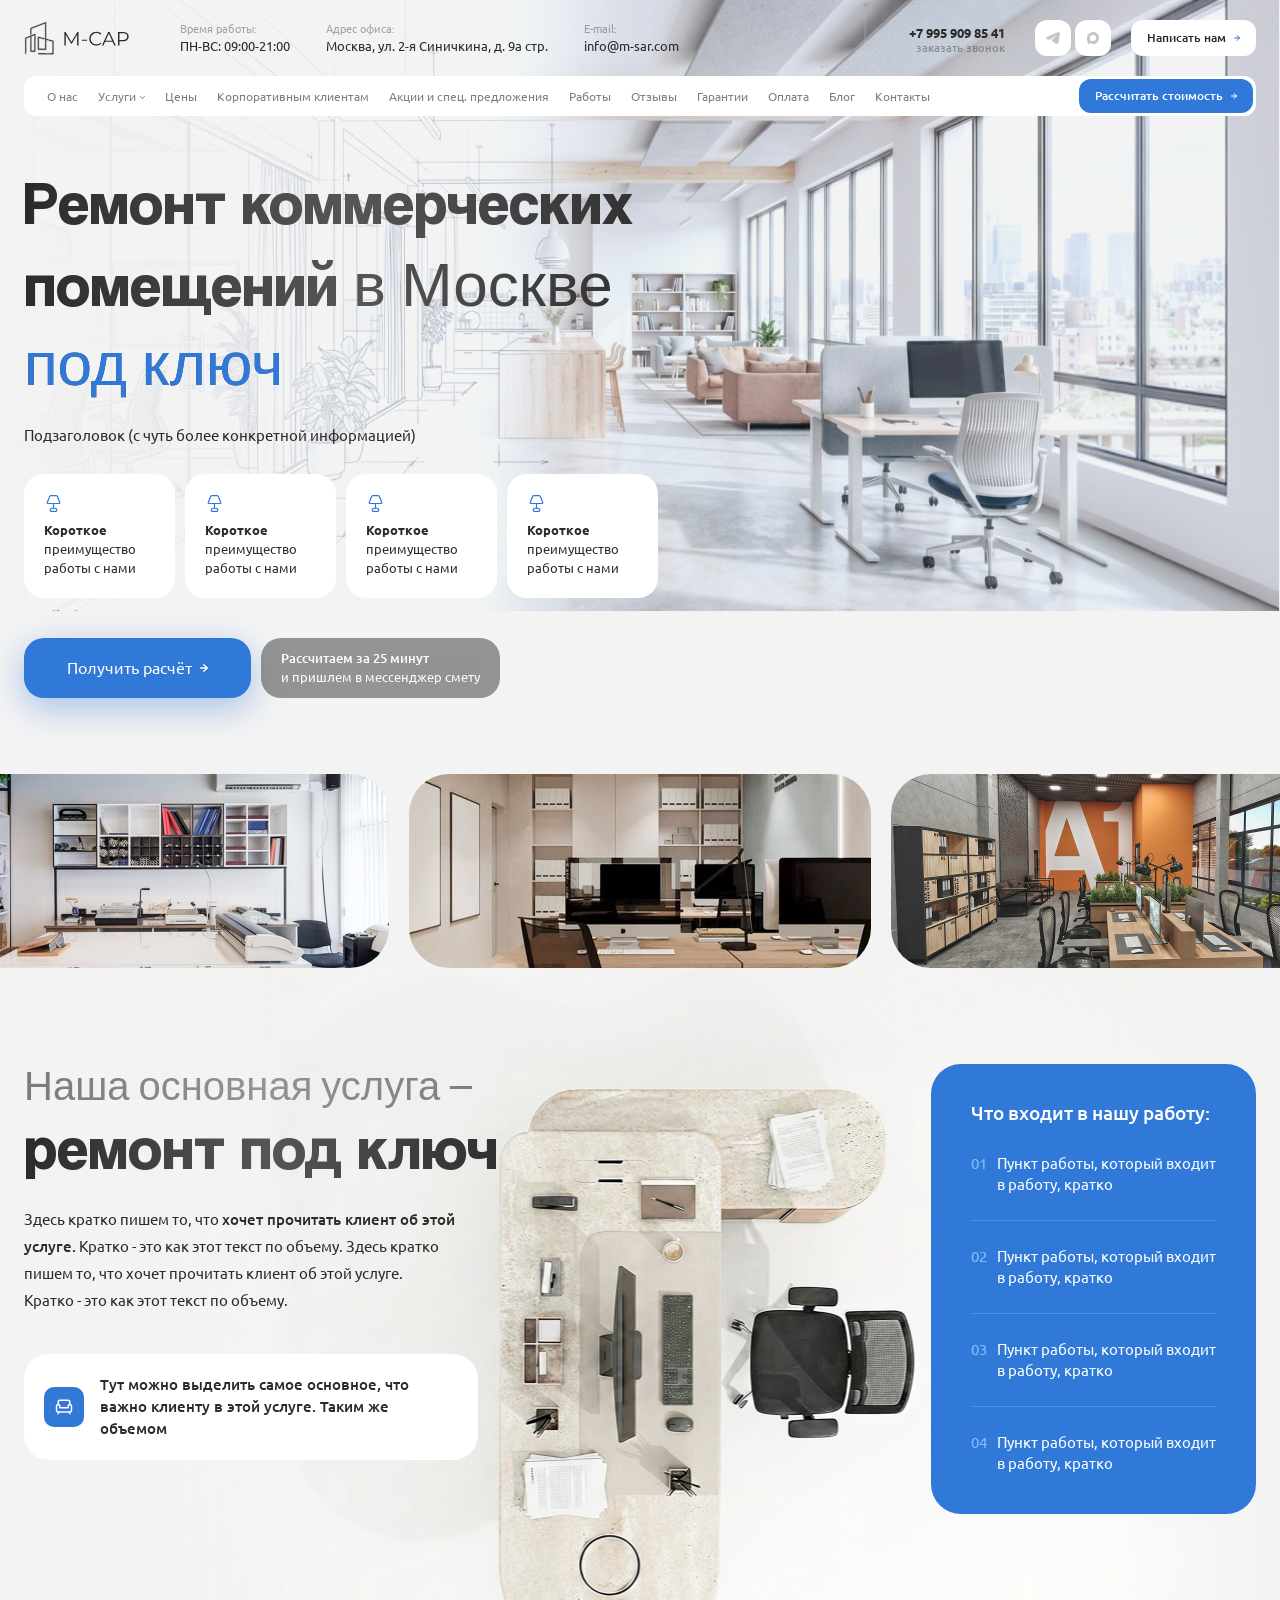
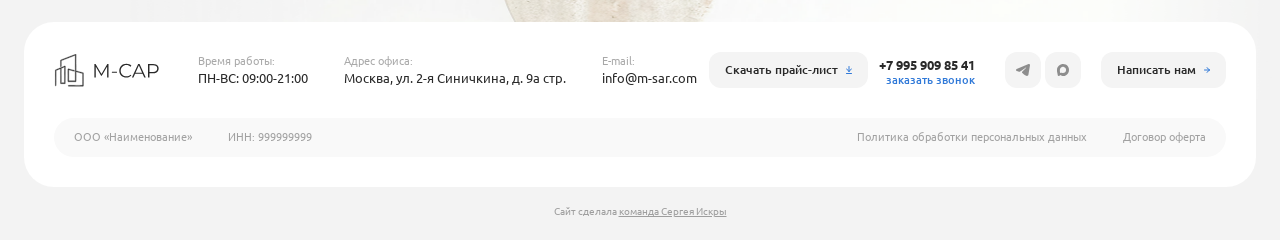
==== index.html @ 78281e17 "Initial commit" ====
<!DOCTYPE html>
<html lang="ru">
	<head>
		<meta http-equiv="Content-Type" content="text/html; charset=utf-8">

		<!-- Adapting the page for mobile devices -->
		<meta name="viewport" content="width=device-width, initial-scale=1, maximum-scale=1">

		<!-- Prohibition of phone number recognition -->
		<meta name="format-detection" content="telephone=no">
		<meta name="SKYPE_TOOLBAR" content ="SKYPE_TOOLBAR_PARSER_COMPATIBLE">

		<!-- Page title -->
		<title>Заголовок страницы</title>

		<!-- Meta description -->
		<meta name="description" content="">

		<!-- Meta Keywords -->
		<meta name="keywords" content="">

		<!-- Changing the color of the mobile browser panel -->
		<meta name="msapplication-TileColor" content="#3079D8">
		<meta name="theme-color" content="#3079D8">

		<!-- Connecting style files -->
		<link rel="stylesheet" href="css/reset.css">
		<link rel="stylesheet" href="css/swiper-bundle.min.css">
		<link rel="stylesheet" href="css/swiper.css">
		<link rel="stylesheet" href="css/fancybox.css">
		<link rel="stylesheet" href="css/styles.css">
		<link rel="stylesheet" href="css/fonts.css">

		<link rel="stylesheet" href="css/response_1279.css" media="print, (max-width: 1279px)">
		<link rel="stylesheet" href="css/response_1023.css" media="print, (max-width: 1023px)">
		<link rel="stylesheet" href="css/response_767.css" media="print, (max-width: 767px)">
		<link rel="stylesheet" href="css/response_479.css" media="(max-width: 479px)">
	</head>

	<body>
		<div class="wrap">
			<div class="main">
				<header>
					<div class="cont">
						<div class="data">
							<div class="logo">
								<img src="images/logo.svg" alt="">
							</div>

							<div class="work_time">
								<div class="label">Время работы:</div>

								<div class="val">ПН-ВС: 09:00-21:00</div>
							</div>

							<div class="location">
								<div class="label">Адрес офиса:</div>

								<div class="val">Москва, ул. 2-я Синичкина, д. 9а стр.</div>
							</div>

							<div class="email">
								<div class="label">E-mail:</div>

								<div class="val">
									<a href="mailto:info@m-sar.com">info@m-sar.com</a>
								</div>
							</div>

							<div class="phone">
								<div><a href="tel:+7 995 909 85 41">+7 995 909 85 41</a></div>

								<button class="callback_btn">заказать звонок</button>
							</div>

							<div class="messengers">
								<a href="/" target="_blank" rel="noopener nofollow" class="tg_link">
									<svg class="icon"><use xlink:href="images/sprite.svg#ic_tg"></use></svg>
								</a>

								<a href="/" target="_blank" rel="noopener nofollow" class="max_link">
									<svg class="icon"><use xlink:href="images/sprite.svg#ic_max"></use></svg>
								</a>
							</div>

							<button class="feedback_btn">
								<span>Написать нам</span>

								<svg class="icon"><use xlink:href="images/sprite.svg#ic_arrow_hor"></use></svg>
							</button>
						</div>

						<div class="bottom">
							<nav class="menu">
								<div class="item">
									<a href="/">
										<span>О нас</span>
									</a>
								</div>

								<div class="item">
									<a href="/" class="sub_link">
										<span>Услуги</span>

										<svg class="arr"><use xlink:href="images/sprite.svg#ic_arr_ver"></use></svg>
									</a>

									<div class="sub_menu">
										<div><a href="/"></a></div>
									</div>
								</div>

								<div class="item">
									<a href="/">
										<span>Цены</span>
									</a>
								</div>

								<div class="item">
									<a href="/">
										<span>Корпоративным клиентам</span>
									</a>
								</div>

								<div class="item">
									<a href="/">
										<span>Акции и спец. предложения</span>
									</a>
								</div>

								<div class="item">
									<a href="/">
										<span>Работы</span>
									</a>
								</div>

								<div class="item">
									<a href="/">
										<span>Отзывы</span>
									</a>
								</div>

								<div class="item">
									<a href="/">
										<span>Гарантии</span>
									</a>
								</div>

								<div class="item">
									<a href="/">
										<span>Оплата</span>
									</a>
								</div>

								<div class="item">
									<a href="/">
										<span>Блог</span>
									</a>
								</div>

								<div class="item">
									<a href="/">
										<span>Контакты</span>
									</a>
								</div>
							</nav>

							<a href="/" class="calc_link">
								<span>Рассчитать стоимость</span>

								<svg class="icon"><use xlink:href="images/sprite.svg#ic_arrow_hor"></use></svg>
							</a>
						</div>
					</div>
				</header>


				<section class="mob_header">
					<div class="cont">
						<div class="logo">
							<img src="images/logo.svg" alt="">
						</div>

						<button class="mob_menu_btn">
							<span></span>
						</button>
					</div>
				</section>


				<section class="first_section">
					<div class="cont">
						<h1 class="title text_gradient"><b>Ремонт коммерческих помещений</b> в Москве <span>под ключ</span></h1>

						<div class="sub_title">Подзаголовок (с чуть более конкретной информацией)</div>

						<div class="short_advantages">
							<div class="grid_row">
								<div class="item">
									<picture class="icon">
										<img src="images/ic_short_advantages.svg" alt="" loading="lazy">
									</picture>

									<div class="desc"><b>Короткое</b> преимущество работы с нами</div>
								</div>

								<div class="item">
									<picture class="icon">
										<img src="images/ic_short_advantages.svg" alt="" loading="lazy">
									</picture>

									<div class="desc"><b>Короткое</b> преимущество работы с нами</div>
								</div>

								<div class="item">
									<picture class="icon">
										<img src="images/ic_short_advantages.svg" alt="" loading="lazy">
									</picture>

									<div class="desc"><b>Короткое</b> преимущество работы с нами</div>
								</div>

								<div class="item">
									<picture class="icon">
										<img src="images/ic_short_advantages.svg" alt="" loading="lazy">
									</picture>

									<div class="desc"><b>Короткое</b> преимущество работы с нами</div>
								</div>
							</div>
						</div>

						<div class="action">
							<a href="/" class="btn">
								<span>Получить расчёт</span>

								<svg class="icon"><use xlink:href="images/sprite.svg#ic_arrow_hor"></use></svg>
							</a>

							<div class="exp">
								<span><b>Рассчитаем за 25 минут</b><br> и пришлем в мессенджер смету</span>
							</div>
						</div>
					</div>

					<picture class="bg">
						<img src="images/tmp/bg_first_section.jpg" alt="" loading="lazy">
					</picture>
				</section>


				<section class="gallery_carousel">
					<div class="cont">
						<div class="swiper">
							<div class="swiper-wrapper">
								<div class="swiper-slide">
									<picture class="thumb">
										<img src="images/tmp/gallery_carousel_thumb1.jpg" alt="" loading="lazy" class="cover">
									</picture>
								</div>

								<div class="swiper-slide">
									<picture class="thumb">
										<img src="images/tmp/gallery_carousel_thumb2.jpg" alt="" loading="lazy" class="cover">
									</picture>
								</div>

								<div class="swiper-slide">
									<picture class="thumb">
										<img src="images/tmp/gallery_carousel_thumb3.jpg" alt="" loading="lazy" class="cover">
									</picture>
								</div>

								<div class="swiper-slide">
									<picture class="thumb">
										<img src="images/tmp/gallery_carousel_thumb1.jpg" alt="" loading="lazy" class="cover">
									</picture>
								</div>

								<div class="swiper-slide">
									<picture class="thumb">
										<img src="images/tmp/gallery_carousel_thumb2.jpg" alt="" loading="lazy" class="cover">
									</picture>
								</div>

								<div class="swiper-slide">
									<picture class="thumb">
										<img src="images/tmp/gallery_carousel_thumb3.jpg" alt="" loading="lazy" class="cover">
									</picture>
								</div>

								<div class="swiper-slide">
									<picture class="thumb">
										<img src="images/tmp/gallery_carousel_thumb1.jpg" alt="" loading="lazy" class="cover">
									</picture>
								</div>

								<div class="swiper-slide">
									<picture class="thumb">
										<img src="images/tmp/gallery_carousel_thumb2.jpg" alt="" loading="lazy" class="cover">
									</picture>
								</div>

								<div class="swiper-slide">
									<picture class="thumb">
										<img src="images/tmp/gallery_carousel_thumb3.jpg" alt="" loading="lazy" class="cover">
									</picture>
								</div>

								<div class="swiper-slide">
									<picture class="thumb">
										<img src="images/tmp/gallery_carousel_thumb1.jpg" alt="" loading="lazy" class="cover">
									</picture>
								</div>

								<div class="swiper-slide">
									<picture class="thumb">
										<img src="images/tmp/gallery_carousel_thumb2.jpg" alt="" loading="lazy" class="cover">
									</picture>
								</div>

								<div class="swiper-slide">
									<picture class="thumb">
										<img src="images/tmp/gallery_carousel_thumb3.jpg" alt="" loading="lazy" class="cover">
									</picture>
								</div>
							</div>
						</div>
					</div>
				</section>


				<section class="main_service block">
					<div class="cont">
						<div class="data">
							<div class="title">
								<span class="text_gradient">Наша основная услуга —</span>
								<b class="text_gradient">ремонт под ключ</b>
							</div>

							<div class="desc text_block">
								<p>Здесь кратко пишем то, что <b>хочет прочитать клиент об этой услуге.</b> Кратко - это как этот текст по объему. Здесь кратко пишем то, что хочет прочитать клиент об этой услуге. Кратко - это как этот текст по объему.</p>
							</div>

							<div class="exp">
								<picture class="icon">
									<img src="images/ic_main_service_exp.svg" alt="" loading="lazy">
								</picture>

								<span>Тут можно выделить самое основное, что важно клиенту в этой услуге. Таким же объемом</span>
							</div>
						</div>

						<div class="included">
							<div class="title">Что входит в нашу работу:</div>

							<ol>
								<li>Пункт работы, который входит в работу, кратко</li>

								<li>Пункт работы, который входит в работу, кратко</li>

								<li>Пункт работы, который входит в работу, кратко</li>

								<li>Пункт работы, который входит в работу, кратко</li>
							</ol>
						</div>
					</div>

					<picture class="image">
						<img src="images/tmp/main_service_img.png" alt="" loading="lazy">
					</picture>
				</section>
			</div>


			<footer>
				<div class="cont">
					<div class="data">
						<div class="logo">
							<img src="images/logo.svg" alt="">
						</div>

						<div class="work_time">
							<div class="label">Время работы:</div>

							<div class="val">ПН-ВС: 09:00-21:00</div>
						</div>

						<div class="location">
							<div class="label">Адрес офиса:</div>

							<div class="val">Москва, ул. 2-я Синичкина, д. 9а стр.</div>
						</div>

						<div class="email">
							<div class="label">E-mail:</div>

							<div class="val">
								<a href="mailto:info@m-sar.com">info@m-sar.com</a>
							</div>
						</div>

						<a href="/" class="download_btn" download>
							<span>Скачать прайс-лист</span>

							<svg class="icon"><use xlink:href="images/sprite.svg#ic_download"></use></svg>
						</a>

						<div class="phone">
							<div><a href="tel:+7 995 909 85 41">+7 995 909 85 41</a></div>

							<button class="callback_btn">заказать звонок</button>
						</div>

						<div class="messengers">
							<a href="/" target="_blank" rel="noopener nofollow" class="tg_link">
								<svg class="icon"><use xlink:href="images/sprite.svg#ic_tg"></use></svg>
							</a>

							<a href="/" target="_blank" rel="noopener nofollow" class="max_link">
								<svg class="icon"><use xlink:href="images/sprite.svg#ic_max"></use></svg>
							</a>
						</div>

						<button class="feedback_btn">
							<span>Написать нам</span>

							<svg class="icon"><use xlink:href="images/sprite.svg#ic_arrow_hor"></use></svg>
						</button>

						<div class="bottom">
							<div class="requisites">
								<div>ООО «Наименование»</div>
								<div>ИНН: 999999999</div>
							</div>

							<div class="links">
								<div><a href="/">Политика обработки персональных данных</a></div>

								<div><a href="/">Договор оферта</a></div>
							</div>
						</div>
					</div>

					<div class="creator">
						Сайт сделала <a href="/" target="_blank" rel="noopener nofollow">команда Сергея Искры</a>
					</div>
				</div>
			</footer>


			<div class="overlay"></div>
		</div>


		<!-- Connecting javascript files -->
		<script src="js/jquery-3.7.1.min.js"></script>
		<script src="js/functions.js"></script>
		<script src="js/swiper-bundle.min.js"></script>
		<script src="js/fancybox.js"></script>
		<script src="js/imask.js"></script>
		<script src="js/scripts.js"></script>
	</body>
</html>
---- css/styles.css ----
/*-------------------
    Global styles
-------------------*/
:root
{
    --bg: #f3f3f3;
    --bg_grey: #f7f7f7;
    --cont_padding: 24px;
    --cont_padding_double: calc(var(--cont_padding) * 2);
    --cont_padding_half: calc(var(--cont_padding) * .5);
    --content_width_l: 1380px;
    --content_width: 1290px;
    --content_width_m: 1130px;
    --content_width_s: 1070px;
    --scroll_width: 17px;
    --custom_scroll_width: 10px;
    --custom_scroll_height: 10px;
    --custom_scroll_border_radius: 0;
    --primary_color: #3079d8;
    --dark_color: #2b2b2b;
    --light_color: #fff;
    --grey_color: #828282;
    --font_size_l: 18px;
    --font_size: 16px;
    --font_size_s: 14px;
    --font_size_xs: 12px;
    --font_size_title: 62px;
    --font_size_title_s: 50px;
    --font_family: 'Ubuntu', 'Arial', sans-serif;
    --font_family2: 'Coolvetica', 'Arial', sans-serif;
    --block_head_offset: 30px;
    --block_padding_l: 50px;
    --block_padding: 40px;
    --outside_gap: 108px;
    --inner_gap_xl: 36px;
    --inner_gap_l: 30px;
    --inner_gap: 20px;
    --inner_gap_s: 16px;
    --inner_gap_xs: 12px;
    --inner_gap_xxs: 8px;
    --inner_gap_xxxs: 4px;
    --border_radius_max: 100px;
    --border_radius_xl: 40px;
    --border_radius_l: 30px;
    --border_radius: 20px;
    --border_radius_s: 12px;
    --zero_px: calc(0 * 1px);
}


::selection
{
    color: var(--light_color);
    background: var(--primary_color);
}

::-moz-selection
{
    color: var(--light_color);
    background: var(--primary_color);
}



html
{
    height: 100%;
    min-height: -moz-available;
    min-height: -webkit-fill-available;
    min-height:         fill-available;
}


html.custom_scroll ::-webkit-scrollbar
{
    width: var(--custom_scroll_width);
    height: var(--custom_scroll_height);

    border-radius: var(--custom_scroll_border_radius);
    background-color: var(--bg);
}


html.custom_scroll ::-webkit-scrollbar-thumb
{
    border-radius: var(--custom_scroll_border_radius);
    background-color: var(--primary_color);
}


body
{
    height: 100%;
    min-height: -moz-available;
    min-height: -webkit-fill-available;
    min-height:         fill-available;

    font-family: var(--font_family);
    font-size: var(--font_size);
    font-weight: 400;
    line-height: normal;

    color: var(--dark_color);
}


body.lock
{
    overflow: clip;
}


button
{
    display: inline-block;

    font-family: inherit;
    font-size: inherit;
    font-weight: inherit;
    line-height: inherit;

    cursor: pointer;
    vertical-align: top;
    letter-spacing: inherit;

    color: inherit;
    border: none;
    background: none;
}


.wrap
{
    position: relative;

    display: flex;
    overflow: clip;
    flex-direction: column;

    min-height: 100%;

    z-index: 5;

    background: var(--bg);


    & > .main
    {
        position: relative;

        display: flex;
        flex: 1 0 auto;
        flex-direction: column;

        z-index: 3;
    }
}


.cont
{
    width: 100%;
    max-width: calc(var(--content_width) + var(--cont_padding_double));
    margin-inline: auto;
    padding-inline: var(--cont_padding);


    &.l_w
    {
        max-width: calc(var(--content_width_l) + var(--cont_padding_double));
    }


    &.m_w
    {
        max-width: calc(var(--content_width_m) + var(--cont_padding_double));
    }


    &.s_w
    {
        max-width: calc(var(--content_width_s) + var(--cont_padding_double));
    }
}



.content_flex.row,
.content_flex > .cont.row
{
    display: flex;
    align-content: stretch;
    align-items: stretch;
    flex-wrap: wrap;
    justify-content: space-between;
}


.content_flex .content
{
    position: relative;

    display: flex;
    flex-direction: column;

    width: calc(100% - var(--sidebar_width) - var(--cont_padding));

    gap: var(--outside_gap_s);
}



.block
{
    margin-bottom: var(--outside_gap);
}

.block.small_m
{
    margin-bottom: var(--outside_gap_s);
}

.block.no_m
{
    margin-bottom: 0;
}

.block.bg
{
    padding-block: var(--outside_gap);

    background: var(--bg_grey);
}



.modal_btn > *
{
    pointer-events: none;
}



img.cover,
video.cover
{
    display: block;

    width: 100%;
    height: 100%;

    border-radius: inherit;

    object-fit: cover;
}



.overlay
{
    position: fixed;
    top: 0;
    left: 0;

    display: none;

    width: 100%;
    height: 100%;

    z-index: 100;

    opacity: .6;
    background: var(--dark_color);
}



/*--------------
    Fancybox
--------------*/
.fancybox__container
{
    --fancybox-backdrop-bg: var(--dark_color);
    --f-close-button-width: 40px;
    --f-close-button-height: 40px;
    --f-close-border-radius: 0;
    --f-close-button-color: var(--dark_color);
    --f-close-button-hover-color: var(--dark_color);
    --f-close-button-svg-width: 24px;
    --f-close-button-svg-height: 24px;
    --f-close-button-svg-stroke-width: 1;
    --f-close-button-bg: transparent;
    --f-close-button-hover-bg: transparent;
    --f-close-button-active-bg: transparent;
}


.fancybox__slide,
.fancybox__slide.has-html,
.fancybox__slide.has-close-btn
{
    padding: var(--inner_gap);
}


.f-button.is-close-button
{
    top: 0;
    right: 0;
}



/*---------------
    Global bg
---------------*/
.global_bg
{
    position: absolute;
    top: 0;
    right: 0;

    display: block;

    height: 100%;

    z-index: 1;
    pointer-events: none;


    img
    {
        display: block;

        height: 100%;

        object-fit: cover;
    }
}



/*--------------
    Grid row
--------------*/
.grid_row
{
    display: flex;
    align-content: stretch;
    align-items: stretch;
    flex-wrap: wrap;
    justify-content: flex-start;

    margin-bottom: calc(var(--gap_y) * -1);
    margin-left: calc(var(--gap_x) * -1);

    --items_per_line: 3;
    --gap_x: var(--inner_gap);
    --gap_y: var(--inner_gap);


    &.centered
    {
        justify-content: center;
    }


    & > *
    {
        width: calc(100% / var(--items_per_line) * var(--width_multiplier, 1) - var(--gap_x));
        margin-bottom: var(--gap_y);
        margin-left: var(--gap_x);
    }
}



/*-------------------
    Text gradient
-------------------*/
.text_gradient
{
    background: linear-gradient(90deg, #2b2b2b 0%, #565656 49.04%, #2b2b2b 100%);
    -webkit-background-clip: text;
            background-clip: text;

    -webkit-text-fill-color: transparent;
}



/*----------------
    Pagination
----------------*/
.pagination
{
    display: flex;
    align-content: center;
    align-items: center;
    flex-wrap: wrap;
    justify-content: center;

    margin-top: var(--block_padding_l);

    gap: 10px;


    a,
    .sep
    {
        display: flex;
        align-content: center;
        align-items: center;
        flex-wrap: wrap;
        justify-content: center;

        width: 65px;
        height: 65px;

        font-size: calc(var(--font_size));
        font-weight: 500;

        transition: .2s linear;
        text-decoration: none;

        color: rgba(92, 92, 92, .6);
        border-radius: var(--border_radius);
        background: var(--light_color);


        span
        {
            margin-bottom: 2px;
        }


        .icon
        {
            display: block;

            width: 9px;

            aspect-ratio: 1 / 1;
        }


        &:hover
        {
            color: #5c5c5c;
        }


        &.active
        {
            color: #5c5c5c;
            background: none;
        }


        &.prev,
        &.next
        {
            width: auto;
            padding-inline: 25px;

            font-weight: 700;

            color: var(--light_color);
            background: var(--primary_color);
            box-shadow: 0 10px 35px 0 rgba(48, 121, 216, .40);

            gap: var(--inner_gap_xxs);
        }


        &.prev
        {
            margin-right: var(--inner_gap);


            .icon
            {
                transform: scale(-1, 1);
            }
        }


        &.next
        {
            margin-left: var(--inner_gap);
        }
    }


    .sep
    {
        background: none;
    }
}



/*------------
    Header
------------*/
header
{
    position: relative;

    z-index: 9;


    .data
    {
        display: flex;
        align-content: center;
        align-items: center;
        flex-wrap: wrap;
        justify-content: space-between;

        padding-block: var(--inner_gap);
    }


    .bottom
    {
        display: flex;
        align-content: center;
        align-items: center;
        flex-wrap: wrap;
        justify-content: space-between;

        padding: 3px;

        border-radius: var(--border_radius_s);
        background: var(--light_color);
    }


    .logo
    {
        display: block;

        margin-right: var(--cont_padding_double);

        text-decoration: none;

        color: currentColor;


        img
        {
            display: block;

            width: 108px;
            height: 33px;
        }
    }


    .work_time
    {
        display: flex;
        flex-direction: column;

        color: #292929;

        gap: var(--inner_gap_xxxs);


        .label
        {
            font-size: calc(var(--font_size_xs) - 1px);

            opacity: .4;
        }


        .val
        {
            font-size: calc(var(--font_size_s) - 1px);
        }
    }


    .location
    {
        display: flex;
        flex-direction: column;

        margin-left: var(--inner_gap_xl);

        color: #292929;

        gap: var(--inner_gap_xxxs);


        .label
        {
            font-size: calc(var(--font_size_xs) - 1px);

            opacity: .4;
        }


        .val
        {
            font-size: calc(var(--font_size_s) - 1px);
        }
    }


    .email
    {
        display: flex;
        flex-direction: column;

        margin-left: var(--inner_gap_xl);

        color: #292929;

        gap: var(--inner_gap_xxxs);


        .label
        {
            font-size: calc(var(--font_size_xs) - 1px);

            opacity: .4;
        }


        .val
        {
            font-size: calc(var(--font_size_s) - 1px);


            a
            {
                white-space: nowrap;
                text-decoration: none;

                color: currentColor;
            }
        }
    }


    .phone
    {
        display: flex;
        align-content: flex-end;
        align-items: flex-end;
        flex-direction: column;

        margin-left: auto;

        text-align: right;

        gap: 1px;


        a
        {
            font-size: calc(var(--font_size_s) - 1px);
            font-weight: 700;

            white-space: nowrap;
            text-decoration: none;

            color: currentColor;
        }


        .callback_btn
        {
            width: fit-content;

            font-size: calc(var(--font_size_xs) - 1px);
            font-weight: 500;

            opacity: .3;
            color: #000;
        }
    }


    .messengers
    {
        display: flex;
        align-content: center;
        align-items: center;
        flex-wrap: wrap;
        justify-content: flex-start;

        margin-left: var(--inner_gap_l);

        gap: var(--inner_gap_xxxs);


        a
        {
            display: flex;
            align-content: center;
            align-items: center;
            flex-wrap: wrap;
            justify-content: center;

            width: 36px;

            color: #c5c5c5;
            border-radius: var(--border_radius_s);
            background: var(--light_color);

            aspect-ratio: 1 / 1;


            .icon
            {
                display: block;
            }


            &.tg_link
            {
                .icon
                {
                    width: 14px;
                    height: 12px;
                }
            }


            &.max_link
            {
                .icon
                {
                    width: 12px;
                    height: 12px;
                }
            }
        }
    }


    .feedback_btn
    {
        display: flex;
        align-content: center;
        align-items: center;
        flex-wrap: wrap;
        justify-content: center;

        height: 36px;
        margin-left: var(--inner_gap);
        padding-inline: var(--inner_gap_s);

        font-size: var(--font_size_xs);
        font-weight: 500;

        color: #292929;
        border-radius: var(--border_radius_s);
        background: var(--light_color);

        gap: var(--inner_gap_xxs);


        span
        {
            margin-bottom: 2px;
        }


        .icon
        {
            display: block;

            width: 6px;

            color: var(--primary_color);

            aspect-ratio: 1 / 1;
        }
    }


    .calc_link
    {
        display: flex;
        align-content: center;
        align-items: center;
        flex-wrap: wrap;
        justify-content: center;

        height: 34px;
        padding-inline: var(--inner_gap_s);

        font-size: var(--font_size_xs);
        font-weight: 500;

        text-decoration: none;

        color: var(--light_color);
        border-radius: var(--border_radius_s);
        background: var(--primary_color);

        gap: var(--inner_gap_xxs);


        span
        {
            margin-bottom: 2px;
        }


        .icon
        {
            display: block;

            width: 6px;

            aspect-ratio: 1 / 1;
        }
    }
}



.menu
{
    display: flex;
    align-content: flex-start;
    align-items: flex-start;
    flex-wrap: wrap;
    justify-content: flex-start;

    padding-inline: var(--inner_gap);

    gap: var(--inner_gap);


    .item
    {
        position: relative;


        & > a
        {
            display: flex;
            align-content: center;
            align-items: center;
            flex-wrap: wrap;
            justify-content: center;

            font-size: var(--font_size_xs);

            transition: .2s linear;
            text-decoration: none;

            opacity: .6;
            color: #292929;

            gap: var(--inner_gap_xxxs);


            .arr
            {
                display: block;

                width: 5px;
                height: 3px;
                margin-top: 2px;
            }


            &.active
            {
                opacity: 1;
                color: var(--primary_color);
            }
        }


        &:hover > a
        {
            opacity: 1;
            color: var(--primary_color);
        }
    }
}



/*-----------------
    Mob. header
-----------------*/
.mob_header
{
    position: sticky;
    top: 0;

    display: none;

    width: 100%;
    padding-block: var(--inner_gap);

    z-index: 9;

    background: var(--bg);
}


.mob_header .cont
{
    display: flex;
    align-content: center;
    align-items: center;
    flex-wrap: wrap;
    justify-content: space-between;
}



.mob_header .logo
{
    display: block;

    margin-right: auto;

    text-decoration: none;

    color: currentColor;
}


.mob_header .logo img
{
    display: block;

    width: 100px;
    height: 60px;
}



.mob_header .mob_menu_btn
{
    display: flex;
    align-content: center;
    align-items: center;
    flex-wrap: wrap;
    justify-content: center;

    width: 40px;
    margin-left: var(--inner_gap);

    aspect-ratio: 1 / 1;
}


.mob_header .mob_menu_btn span
{
    position: relative;

    display: block;

    width: 24px;
    height: 2px;

    transition: background .2s linear;

    background: currentColor;
}


.mob_header .mob_menu_btn span:before,
.mob_header .mob_menu_btn span:after
{
    position: absolute;
    top: -8px;
    left: 0;

    display: block;

    width: 100%;
    height: 100%;

    content: '';
    transition: background .2s linear;

    background: currentColor;
}


.mob_header .mob_menu_btn span:after
{
    top: 8px;
}


.mob_header .mob_menu_btn.active span
{
    background: transparent;
}


.mob_header .mob_menu_btn.active span:before
{
    top: 0;

    transform: rotate(-45deg);
}


.mob_header .mob_menu_btn.active span:after
{
    top: 0;

    transform: rotate(45deg);
}



/*-------------
    Sidebar
-------------*/
aside
{
    position: relative;

    display: flex;
    flex-direction: column;

    width: var(--sidebar_width);
    max-width: 100%;

    z-index: 3;

    gap: var(--block_padding);
}



/*---------------
    Page head
---------------*/
.page_head
{
    margin-bottom: var(--block_padding_l);
    padding-top: var(--block_padding_l);


    &.s_m
    {
        margin-bottom: var(--inner_gap);
    }


    &.l_m
    {
        margin-bottom: 60px;
    }


    .cont
    {
        display: flex;
        flex-direction: column;

        gap: var(--inner_gap);
    }


    .row
    {
        display: flex;
        align-content: center;
        align-items: center;
        flex-wrap: wrap;
        justify-content: space-between;

        gap: var(--inner_gap);
    }


    .page_title
    {
        width: fit-content;

        font-family: var(--font_family2);
        font-size: var(--font_size_title);
        font-weight: 700;
        line-height: 1;
    }


    .page_desc
    {
        width: 560px;
        max-width: 100%;
    }


    .add_review_btn
    {
        display: flex;
        align-content: center;
        align-items: center;
        flex-wrap: wrap;
        justify-content: center;

        height: 55px;
        padding-inline: 25px;

        font-size: calc(var(-font_size) - 1px);
        font-weight: 700;

        transition: color .2s linear;

        color: #a3a3a3;
        border-radius: var(--border_radius);
        background: var(--light_color);
        box-shadow: 0 10px 30px 0 rgba(0, 0, 0, .02);

        gap: var(--inner_gap_xxs);


        .icon
        {
            display: block;

            width: 10px;

            aspect-ratio: 1 / 1;
        }


        &:hover
        {
            color: var(--primary_color);
        }
    }


    .get_link
    {
        display: flex;
        align-content: center;
        align-items: center;
        flex-wrap: wrap;
        justify-content: center;

        min-width: 227px;
        max-width: 100%;
        height: 60px;
        padding-inline: var(--inner_gap_s);

        font-size: calc(var(--font_size_s) - 1px);
        font-weight: 700;

        text-decoration: none;

        color: var(--light_color);
        border-radius: var(--border_radius);
        background: var(--primary_color);
        box-shadow: 0 10px 35px 0 rgba(48, 121, 216, .40);

        gap: var(--inner_gap_xxs);


        span
        {
            margin-bottom: 2px;
        }


        .icon
        {
            display: block;

            width: 8px;

            aspect-ratio: 1 / 1;
        }
    }
}


.breadcrumbs
{
    font-size: var(--font_size_xs);

    color: rgba(43, 43, 43, .5);


    a
    {
        transition: color .2s linear;
        text-decoration: none;

        color: var(--dark_color);


        &:hover
        {
            color: var(--primary_color);
        }
    }


    .sep
    {
        display: inline-block;

        margin-inline: var(--inner_gap_xxs);

        vertical-align: top;
    }
}



/*----------------
    Block head
----------------*/
.block_head
{
    display: flex;
    flex-direction: column;

    margin-bottom: var(--block_head_offset);

    gap: var(--inner_gap);
}


.block_head .title
{
    width: fit-content;

    font-family: var(--font_family2);
    font-size: var(--font_size_title);
    font-weight: 700;
    line-height: calc(100% + 4px);


    &.small
    {
        font-size: var(--font_size_title_s);
    }
}



/*------------------
    Form elements
------------------*/
.form
{
    --form_border_color: #000;
    --form_border_color_focus: #000;
    --form_border_radius: 3px;
    --form_error_color: red;
    --form_bg_color: #fff;
    --form_placeholder_color: #ccc;
    --form_label_width: 200px;
    --form_columns_gap: 20px;
    --form_line_gap: 20px;
    --form_label_gap: 8px;
    --form_input_height: 40px;
    --form_input_padding_inline: 15px;
    --form_textarea_height: 120px;
    --form_textarea_padding_block: 15px;
    --form_textarea_padding_inline: 15px;
}


.form ::-webkit-input-placeholder
{
    color: var(--form_placeholder_color);
}

.form :-moz-placeholder
{
    color: var(--form_placeholder_color);
}

.form ::-moz-placeholder
{
    opacity: 1;
    color: var(--form_placeholder_color);
}

.form :-ms-input-placeholder
{
    color: var(--form_placeholder_color);
}


.form .columns
{
    display: flex;
    align-content: flex-start;
    align-items: flex-start;
    flex-wrap: wrap;
    justify-content: flex-start;

    margin-left: calc(var(--form_columns_gap) * -1);
}


.form .columns > *
{
    width: calc(50% - var(--form_columns_gap));
    margin-left: var(--form_columns_gap);
}


.form .columns > *.width1of3
{
    width: calc(33.333% - var(--form_columns_gap));
}

.form .columns > *.width2of3
{
    width: calc(66.666% - var(--form_columns_gap));
}


.form .line
{
    margin-bottom: var(--form_line_gap);
}


.form .line.row .label
{
    display: flex;
    flex-direction: column;
    justify-content: center;

    width: var(--form_label_width);
    max-width: 100%;
    min-height: var(--form_input_height);
    margin: 0;
    padding-right: var(--inner_gap_s);
}


.form .line.row .field
{
    width: calc(100% - var(--form_label_width));
    margin-left: auto;
}


.form .label
{
    margin-bottom: var(--form_label_gap);
}


.form .field
{
    position: relative;
}


.form .input
{
    display: block;

    width: 100%;
    height: var(--form_input_height);
    padding-inline: var(--form_input_padding_inline);

    font-family: var(--font_family);
    font-size: var(--font_size);

    transition: border-color .2s linear;

    color: var(--dark_color);
    border: 1px solid var(--form_border_color);
    border-radius: var(--form_border_radius);
    background: var(--form_bg_color);
}

.form .input:-webkit-autofill
{
    -webkit-box-shadow: inset 0 0 0 50px var(--form_bg_color) !important;
}


.form textarea
{
    display: block;

    width: 100%;
    height: var(--form_textarea_height);
    padding-block: var(--form_textarea_padding_block);
    padding-inline: var(--form_textarea_padding_inline);

    font-family: var(--font_family);
    font-size: var(--font_size);

    resize: none;
    transition: border-color .2s linear;

    color: var(--dark_color);
    border: 1px solid var(--form_border_color);
    border-radius: var(--form_border_radius);
    background: var(--form_bg_color);

    --custom_scroll_width: 4px;
    --custom_scroll_height: 4px;
}


.form .input:focus,
.form textarea:focus
{
    border-color: var(--form_border_color_focus);
}


.form .error
{
    border-color: var(--form_error_color);
}


.form .error_text
{
    margin-top: 4px;

    color: var(--form_error_color);

    size: var(--font_size_s);
}


.form .checkbox
{
    position: relative;

    display: block;

    min-height: 20px;
    padding-left: 30px;

    cursor: pointer;
}


.form .checkbox input
{
    display: none;
}


.form .checkbox .check
{
    position: absolute;
    top: 0;
    left: 0;

    display: flex;
    align-content: center;
    align-items: center;
    flex-wrap: wrap;
    justify-content: center;

    width: 20px;
    height: 20px;

    transition: .2s linear;

    border: 1px solid var(--form_border_color);
    border-radius: var(--form_border_radius);
    background: var(--form_bg_color);
}


.form .checkbox .check .icon
{
    display: block;

    width: 14px;
    height: 7px;

    transition: opacity .2s linear;

    opacity: 0;
}


.form .checkbox input:checked ~ .check .icon
{
    opacity: 1;
}


.form .submit
{
    display: flex;
    align-content: center;
    align-items: center;
    flex-wrap: wrap;
    justify-content: flex-start;

    padding-top: 10px;
}


.form .submit_btn
{
    max-width: 100%;
    height: var(--form_textarea_height);
    padding-inline: var(--inner_gap);

    transition: background .2s linear;

    border-radius: var(--form_border_radius);
    background: var(--primary_color);
}


.form .submit_btn:hover
{
    background: var(--secondary_color);
}



/*----------------
    Typography
----------------*/
.text_block
{
    font-size: calc(var(--font_size) - 1px);
    font-weight: 300;
    line-height: calc(100% + 8px);


    & > *
    {
        margin-bottom: var(--inner_gap);
    }


    & > :last-child
    {
        margin-bottom: 0 !important;
    }

    & > :first-child
    {
        margin-top: 0 !important;
    }


    .grid_row
    {
        --items_per_line: 2;
        --gap_x: var(--inner_gap_l);
        --gap_y: var(--inner_gap_l);

        .col
        {
            & > *
            {
                margin-bottom: var(--inner_gap);
            }


            & > :last-child
            {
                margin-bottom: 0 !important;
            }

            & > :first-child
            {
                margin-top: 0 !important;
            }
        }
    }


    h2
    {
        font-size: 25px;
        font-weight: 400;
        line-height: calc(100% + 8px);
    }


    * + h2
    {
        margin-top: var(--outside_gap);
    }


    h2 + *
    {
        margin-top: 0 !important;
    }


    img
    {
        display: block;

        max-width: 100%;
    }


    a
    {
        color: var(--primary_color);

        text-decoration-thickness: 1px;


        &:hover
        {
            text-decoration: none;
        }
    }


    b,
    strong
    {
        font-weight: 500;
    }
}



/*-----------------
    Main slider
-----------------*/
.first_section
{
    position: relative;

    margin-bottom: 76px;
    padding-top: var(--cont_padding_double);


    .cont
    {
        position: relative;

        z-index: 3;
    }


    .title
    {
        width: 668px;
        max-width: 100%;

        font-family: var(--font_family2);
        font-size: var(--font_size_title);
        font-weight: 300;
        line-height: calc(100%  +3px);


        b,
        strong
        {
            font-weight: 700;
        }


        span
        {
            color: var(--primary_color);

            -webkit-text-fill-color: var(--primary_color);
        }
    }


    .sub_title
    {
        width: 668px;
        max-width: 100%;
        margin-top: var(--inner_gap);

        font-size: calc(var(--font_size) - 1px);
    }


    .short_advantages
    {
        width: 634px;
        max-width: 100%;
        margin-top: var(--inner_gap_l);


        .grid_row
        {
            --items_per_line: 4;
            --gap_x: 10px;
            --gap_y: 10px;
        }


        .item
        {
            display: flex;
            flex-direction: column;

            padding: var(--inner_gap);

            border-radius: var(--border_radius);
            background: var(--light_color);

            gap: var(--inner_gap_xxs);


            .icon
            {
                display: flex;
                align-content: center;
                align-items: center;
                flex-wrap: wrap;
                justify-content: center;

                width: 19px;

                aspect-ratio: 1 / 1;


                img
                {
                    display: block;

                    width: 100%;

                    aspect-ratio: 1 / 1;
                }
            }


            .desc
            {
                font-size: calc(var(--font_size_s) - 1px);
                font-weight: 300;
                line-height: calc(100% + 6px);


                b
                {
                    font-weight: 700;
                }
            }
        }
    }


    .action
    {
        display: flex;
        align-content: center;
        align-items: center;
        flex-wrap: wrap;
        justify-content: flex-start;

        margin-top: var(--block_padding);

        gap: 10px;


        .btn
        {
            display: flex;
            align-content: center;
            align-items: center;
            flex-wrap: wrap;
            justify-content: center;

            width: 227px;
            max-width: 100%;
            height: 60px;

            text-decoration: none;

            color: var(--light_color);
            border-radius: var(--border_radius);
            background: var(--primary_color);
            box-shadow: 0 10px 35px 0 rgba(48, 121, 216, .40);

            gap: var(--inner_gap_xxs);


            .icon
            {
                display: block;

                width: 8px;

                aspect-ratio: 1 / 1;
            }
        }


        .exp
        {
            display: flex;
            align-content: center;
            align-items: center;
            flex-wrap: wrap;
            justify-content: flex-start;

            min-height: 60px;
            padding-block: 10px;
            padding-inline: var(--inner_gap);

            font-size: 13px;
            font-size: calc(var(--font_size_s) - 1px);
            font-weight: 300;
            line-height: calc(100% + 6px);

            color: var(--light_color);
            border-radius: var(--border_radius);
            background: rgba(31, 31, 31, .45);

                    backdrop-filter: blur(8.45px);
            -webkit-backdrop-filter: blur(8.45px);


            b
            {
                font-weight: 500;
            }
        }
    }


    .bg
    {
        position: absolute;
        top: -116px;
        right: 0;

        display: block;

        width: 1679px;
        max-width: 100%;

        z-index: 1;
        pointer-events: none;

        background: var(--bg);


        img
        {
            display: block;

            width: 100%;

            mix-blend-mode: darken;
        }
    }
}



/*----------------------
    Gallery carousel
----------------------*/
.gallery_carousel
{
    margin-bottom: 96px;


    .swiper
    {
        overflow: visible;

        --spaceBetween: var(--inner_gap);
        --slidesPerView: auto;


        &:not(.swiper-initialized)
        {
            .swiper-wrapper
            {
                gap: var(--spaceBetween);
            }
        }


        .swiper-wrapper
        {
            --swiper-wrapper-transition-timing-function: linear;
        }


        .swiper-slide
        {
            width: 462px;
        }
    }


    .thumb
    {
        display: block;

        border-radius: var(--border_radius_xl);
        background: var(--bg_grey);

        aspect-ratio: 1 / .42;
    }
}



/*------------------
    Main service
------------------*/
.main_service
{
    position: relative;


    .cont
    {
        position: relative;

        display: flex;
        align-content: flex-start;
        align-items: flex-start;
        flex-wrap: wrap;
        justify-content: space-between;

        z-index: 3;
    }


    .data
    {
        display: flex;
        flex-direction: column;

        width: 500px;
        max-width: 100%;


        .title
        {
            font-family: var(--font_family2);


            span
            {
                display: block;

                font-size: 40px;
                font-weight: 300;

                opacity: .6;
            }


            b
            {
                display: block;

                font-size: var(--font_size_title);
                font-weight: 700;
                font-weight: 700;
                line-height: calc(100% + 3px);
            }
        }


        .desc
        {
            width: 431px;
            max-width: 100%;
            margin-top: 27px;

            line-height: calc(100% + 12px);
        }


        .exp
        {
            display: flex;
            align-content: center;
            align-items: center;
            flex-wrap: wrap;
            justify-content: space-between;

            width: 454px;
            max-width: 100%;
            margin-top: var(--block_padding);
            padding: var(--inner_gap);

            font-size: calc(var(--font_size) - 1px);
            font-weight: 500;
            line-height: calc(100% + 7px);

            border-radius: 25px;
            background: var(--light_color);

            gap: var(--inner_gap_s);


            .icon
            {
                display: flex;
                align-content: center;
                align-items: center;
                flex-wrap: wrap;
                justify-content: center;

                width: 40px;

                border-radius: 10px;
                background: var(--primary_color);

                aspect-ratio: 1 / 1;


                img
                {
                    display: block;

                    width: 20px;

                    aspect-ratio: 1 / 1;
                }
            }


            span
            {
                width: calc(100% - 40px - var(--inner_gap_s));
            }
        }
    }


    .included
    {
        display: flex;
        flex-direction: column;

        width: 325px;
        max-width: 100%;
        padding-block: var(--inner_gap_xl) var(--block_padding);
        padding-inline: var(--block_padding);

        color: var(--light_color);
        border-radius: var(--border_radius_l);
        background: var(--primary_color);

        gap: 26px;


        .title
        {
            font-size: calc(var(--font_size_l) + 1px);
            font-weight: 500;
            line-height: calc(100% + 8px);
        }


        ol
        {
            font-size: calc(var(--font_size) - 1px);
            line-height: calc(100% + 6px);

            counter-reset: li;


            li
            {
                position: relative;

                display: block;
                overflow: hidden;

                padding-left: 26px;

                list-style-type: none;


                &:before
                {
                    position: absolute;
                    top: 0;
                    left: 0;

                    content: counter(li, decimal-leading-zero);
                    counter-increment: li;

                    color: #8abdff;
                }
            }


            li + li
            {
                margin-top: 25px;
                padding-top: 25px;

                border-top: 1px solid #498fea;


                &:before
                {
                    top: 25px;
                }
            }
        }
    }


    .image
    {
        position: absolute;
        bottom: -185px;
        left: 50%;

        display: block;

        width: 1148px;

        z-index: 1;
        transform: translateX(-45%);
        pointer-events: none;


        img
        {
            display: block;

            width: 100%;
        }
    }
}



/*------------
    Stocks
------------*/
.stocks
{
    .list
    {
        display: flex;
        flex-direction: column;

        gap: var(--inner_gap_l);
    }


    .stock
    {
        display: flex;
        align-content: center;
        align-items: center;
        flex-wrap: wrap;
        justify-content: space-between;

        padding: var(--inner_gap);

        border-radius: var(--border_radius_xl);
        background: var(--light_color);

        gap: var(--block_padding);


        .thumb
        {
            display: block;

            width: 390px;
            max-width: 100%;
            min-height: 360px;

            border-radius: var(--border_radius_l);
            background: var(--bg_grey);
        }


        .info
        {
            display: flex;
            flex-direction: column;
            justify-content: center;

            width: calc(100% - 390px - var(--block_padding));

            gap: var(--inner_gap);


            .name
            {
                width: 529px;
                max-width: 100%;

                font-family: var(--font_family2);
                font-size: 35px;
                font-weight: 700;
                line-height: calc(100% + 3px);


                a
                {
                    display: inline-block;

                    vertical-align: top;
                    text-decoration: none;
                }
            }


            .desc
            {
                width: 485px;
                max-width: 100%;

                font-size: calc(var(--font_size) - 1px);
                font-weight: 300;
                line-height: calc(100% + 12px);
            }


            .link
            {
                margin-top: 10px;


                a
                {
                    display: flex;
                    align-content: center;
                    align-items: center;
                    flex-wrap: wrap;
                    justify-content: flex-start;

                    width: fit-content;
                    height: 65px;
                    padding-inline: var(--block_padding);

                    font-size: calc(var(--font_size) - 1px);
                    font-weight: 500;

                    text-decoration: none;

                    color: #a0aec3;
                    border-radius: var(--border_radius);
                    background: rgba(48, 121, 216, .05);

                    gap: var(--inner_gap_xxs);


                    .icon
                    {
                        display: block;

                        width: 8px;
                        height: 8px;
                    }
                }
            }
        }
    }
}



/*---------------
    Info page
---------------*/
.info_page
{
    padding-bottom: var(--inner_gap);


    .cont
    {
        position: relative;

        z-index: 3;
    }


    .text_block
    {
        width: 560px;
        max-width: 100%;
    }
}



/*--------------
    Articles
--------------*/
.articles
{
    .grid_row
    {
        --gap_x: 25px;
        --gap_y: 25px;
    }


    .article
    {
        display: flex;
        flex-direction: column;

        padding: 10px;

        border-radius: var(--border_radius_xl);
        background: var(--light_color);


        .image
        {
            display: block;

            text-decoration: none;

            color: currentColor;
        }


        .thumb
        {
            display: block;

            border-radius: var(--border_radius_l);
            background: var(--bg_grey);

            aspect-ratio: 1 / .9375;
        }


        .info
        {
            display: flex;
            flex: 1 0 auto;
            flex-direction: column;

            padding-block: 25px var(--inner_gap);
            padding-inline: var(--inner_gap);

            gap: var(--inner_gap_s);
        }


        .name
        {
            font-family: var(--font_family2);
            font-size: 25px;
            font-weight: 700;
            line-height: calc(100% + 3px);


            a
            {
                display: inline-block;

                vertical-align: top;
                text-decoration: none;

                color: currentColor;
            }
        }


        .desc
        {
            font-size: var(--font_size_s);
            font-weight: 300;
            line-height: calc(100% + 9px);
        }


        .date
        {
            font-size: var(--font_size_xs);

            opacity: .4;
        }


        .link
        {
            margin-top: auto;
            padding-top: var(--inner_gap_xs);


            a
            {
                display: flex;
                align-content: center;
                align-items: center;
                flex-wrap: wrap;
                justify-content: center;

                height: 65px;
                padding-inline: var(--block_padding);

                font-size: calc(var(--font_size) - 1px);
                font-weight: 500;

                text-decoration: none;

                color: #a0aec3;
                border-radius: var(--border_radius);
                background: rgba(48, 121, 216, .05);

                gap: var(--inner_gap_xxs);


                .icon
                {
                    display: block;

                    width: 8px;
                    height: 8px;
                }
            }
        }
    }
}



/*------------------
    Article page
------------------*/
.article_page
{
    .head
    {
        display: flex;
        align-content: flex-start;
        align-items: flex-start;
        flex-wrap: wrap;
        justify-content: space-between;

        margin-bottom: 68px;

        gap: var(--inner_gap);


        .info
        {
            display: flex;
            flex-direction: column;

            width: calc(100% - 410px - var(--inner_gap));
            padding-top: 10px;

            gap: var(--inner_gap);


            .title
            {
                display: block;

                width: fit-content;

                font-family: var(--font_family2);
                font-size: var(--font_size_title);
                font-weight: 700;
                line-height: calc(100% + 3px);
            }


            .desc
            {
                width: 430px;
                max-width: 100%;

                font-size: calc(var(--font_size) - 1px);
                font-weight: 300;
                line-height: calc(100% + 8px);
            }


            .date
            {
                margin-top: 54px;

                font-size: var(--font_size_xs);

                opacity: .4;
            }
        }


        .image
        {
            width: 410px;
            max-width: 100%;

            border-radius: var(--border_radius_l);
            background: var(--bg_grey);

            aspect-ratio: 1 / 1;
        }
    }


    .data
    {
        width: 800px;
        max-width: 100%;
        margin-inline: auto;


        .text_block
        {
            font-size: calc(var(--font_size_l));
            font-weight: 300;
            line-height: calc(100% + 16px);
        }
    }
}



/*--------------------
    Contacts block
--------------------*/
.contacts_block
{
    position: relative;

    padding-bottom: 92px;


    &.no_pad
    {
        padding-bottom: 0;
    }


    .cont
    {
        position: relative;

        z-index: 3;
    }


    .block_head
    {
        width: 460px;
        max-width: 100%;
    }


    .data
    {
        width: 585px;
        max-width: 100%;
        padding: var(--inner_gap_l);

        border-radius: var(--border_radius);
        background: var(--light_color);


        .grid_row
        {
            position: relative;

            --items_per_line: 3;
            --gap_x: calc(var(--inner_gap_l) * 2);
            --gap_y: calc(var(--inner_gap_l) * 2);


            & > *:nth-child(2n)
            {
                --width_multiplier: 2;
            }


            &:before
            {
                position: absolute;
                top: 0;
                left: calc(33.333% + var(--inner_gap_l));

                width: 1px;
                height: calc(100% - var(--inner_gap_l) * 2);

                content: '';
                pointer-events: none;

                background: #f5f5f5;
            }
        }


        .item
        {
            position: relative;

            display: flex;
            flex-direction: column;

            gap: 10px;


            &:after
            {
                position: absolute;
                bottom: calc(var(--inner_gap_l) * -1);
                left: 0;

                width: 218px;
                max-width: 100%;
                height: 1px;

                content: '';
                pointer-events: none;

                background: #f5f5f5;
            }
        }


        .label
        {
            font-size: var(--font_size_xs);
            font-weight: 300;

            opacity: .4;
        }


        .val
        {
            font-size: var(--font_size_l);
            font-weight: 500;


            a
            {
                white-space: nowrap;
                text-decoration: none;

                color: currentColor;
            }
        }


        .messengers
        {
            .val
            {
                display: flex;
                align-content: flex-start;
                align-items: flex-start;
                flex-wrap: wrap;
                justify-content: flex-start;

                gap: var(--inner_gap_s);


                a
                {
                    text-decoration: underline;

                    text-decoration-thickness: 1px;


                    &.tg_link
                    {
                        color: #4281e7;
                    }


                    &.max_link
                    {
                        color: #a54ae5;
                    }
                }
            }
        }
    }


    .requisites
    {
        margin-top: var(--inner_gap_l);

        font-size: calc(var(--font_size_s) - 1px);
        font-weight: 300;
        line-height: calc(100% + 12px);

        opacity: .5;
    }


    .image
    {
        position: absolute;
        top: -37px;
        right: 50%;

        display: block;

        width: 742px;
        max-width: 100%;
        margin-right: calc(var(--content_width) / -2 - 38px);

        z-index: 1;
        pointer-events: none;


        img
        {
            display: block;

            width: 100%;

            mix-blend-mode: darken;
        }
    }


    .bg
    {
        position: absolute;
        top: -196px;
        left: 50%;

        display: block;

        width: 1920px;
        min-width: 100%;

        z-index: -1;
        transform: translateX(-50%);
        pointer-events: none;


        img
        {
            display: block;

            width: 100%;
        }


        &.global
        {
            position: fixed;
            top: auto;
            bottom: 0;
        }
    }
}



/*-----------
    Cases
-----------*/
.cases
{
    padding-top: var(--inner_gap_s);


    .categories
    {
        display: flex;
        align-content: center;
        align-items: center;
        flex-wrap: wrap;
        justify-content: flex-start;

        margin-bottom: var(--block_padding);

        gap: var(--inner_gap_l);


        a
        {
            display: flex;
            align-content: center;
            align-items: center;
            flex-wrap: wrap;
            justify-content: center;

            min-height: 40px;
            padding-block: var(--inner_gap_xxs) calc(var(--inner_gap_xxs) + 2px);
            padding-inline: var(--inner_gap);

            font-size: var(--font_size_xs);
            font-weight: 500;

            transition: .2s linear;
            text-align: center;
            text-decoration: none;

            color: rgba(84, 84, 84, .7);
            border-radius: var(--border_radius_s);
            background: var(--light_color);


            &:hover
            {
                color: var(--primary_color);
            }


            &.active
            {
                color: var(--light_color);
                background: var(--primary_color);
            }
        }
    }


    .list
    {
        display: flex;
        flex-direction: column;

        gap: var(--inner_gap_l);
    }


    .case
    {
        display: flex;
        align-content: stretch;
        align-items: stretch;
        flex-wrap: wrap;
        justify-content: space-between;

        padding-block: var(--inner_gap_l);
        padding-inline: var(--inner_gap_l) var(--block_padding_l);

        border-radius: var(--border_radius_xl);
        background: var(--light_color);


        .images
        {
            display: flex;
            flex-direction: column;

            width: 495px;
            max-width: 100%;

            gap: var(--inner_gap_s);


            .big
            {
                position: relative;

                overflow: hidden;

                border-radius: var(--border_radius);
            }


            .thumbs
            {
                padding-inline: 52px;


                .thumb
                {
                    cursor: pointer;
                    transition: .2s linear;

                    opacity: .4;
                    border-radius: 15px;

                    filter: grayscale(1);
                }


                .swiper-slide-thumb-active
                {
                    .thumb
                    {
                        opacity: 1;

                        filter: grayscale(0);
                    }
                }
            }


            .image
            {
                display: block;

                text-decoration: none;

                color: currentColor;
            }


            .thumb
            {
                display: block;

                background: var(--bg_grey);

                aspect-ratio: 1 / .696;
            }
        }


        .info
        {
            display: flex;
            flex-direction: column;

            width: calc(100% - 495px - var(--block_padding));
            padding-block: var(--inner_gap_xl) 25px;

            gap: var(--inner_gap_xxs);
        }


        .category
        {
            font-size: var(--inner_gap_xs);
            font-weight: 500;

            color: var(--primary_color);


            a
            {
                color: currentColor;

                text-decoration-thickness: 1px;
            }
        }


        .name
        {
            width: fit-content;

            font-family: var(--font_family2);
            font-size: 35px;
            font-weight: 700;
        }


        .desc
        {
            margin-top: var(--inner_gap_xs);
        }


        .date
        {
            margin-top: auto;
            padding-top: var(--inner_gap_xs);

            font-size: var(--font_size_xs);
            font-weight: 500;

            text-align: right;

            opacity: .4;
        }
    }
}



/*-------------
    Reviews
-------------*/
.reviews
{
    .swiper
    {
        overflow: visible;

        --spaceBetween-0: var(--inner_gap_xs);
        --spaceBetween-768: var(--cont_padding);
        --spaceBetween-1280: var(--inner_gap_l);
        --slidesPerView-0: 'auto';
        --slidesPerView-768: 2;
        --slidesPerView-1280: 2;


        &:not(.swiper-initialized)
        {
            .swiper-wrapper
            {
                gap: var(--spaceBetween-1280);
            }


            .swiper-slide
            {
                width: calc(100% / var(--slidesPerView-1280) - var(--spaceBetween-1280));
            }
        }


        .swiper-slide
        {
            transition: opacity .2s linear;

            opacity: .5;


            &.visible
            {
                opacity: 1;
            }
        }


        .swiper-button-next,
        .swiper-button-prev
        {
            border-radius: 15px;
            background: var(--primary_color);

            --swiper-navigation-color: var(--light_color);
            --swiper-navigation-size: 60px;
            --swiper-navigation-sides-offset: -120px;


            .icon
            {
                width: 16px;
            }
        }
    }


    .review
    {
        display: flex;
        flex-direction: column;

        padding: var(--inner_gap_l);

        border-radius: 35px;
        background: var(--light_color);

        gap: var(--inner_gap_l);


        .image
        {
            display: block;

            padding: 20px 34px;

            border-radius: var(--border_radius);


            img
            {
                display: block;

                width: 100%;

                border-radius: inherit;
            }
        }


        .text
        {
            padding: var(--inner_gap);

            border-radius: var(--border_radius);
            background: #f7f9fb;
        }


        .info
        {
            display: flex;
            align-content: center;
            align-items: center;
            flex-wrap: wrap;
            justify-content: space-between;

            margin-top: auto;
            padding-inline: var(--inner_gap);


            .author
            {
                font-size: calc(var(--font_size_s) - 1px);
                font-weight: 500;
            }


            .date
            {
                display: flex;
                align-content: center;
                align-items: center;
                flex-wrap: wrap;
                justify-content: flex-start;

                font-size: calc(var(--font_size_s) - 1px);

                color: #b5c9e2;

                gap: 6px;


                .icon
                {
                    display: block;

                    width: 11px;
                    height: 12px;
                }
            }
        }
    }
}



/*----------------
    About info
----------------*/
.about_info
{
    margin-bottom: 53px;
    padding-top: var(--block_padding_l);


    .row
    {
        display: flex;
        align-content: flex-start;
        align-items: flex-start;
        flex-wrap: wrap;
        justify-content: space-between;
    }


    .data
    {
        position: relative;

        display: flex;
        flex-direction: column;

        width: 560px;
        max-width: 100%;

        z-index: 3;

        gap: var(--inner_gap_s);


        .title
        {
            width: fit-content;

            font-family: var(--font_family2);
            font-size: var(--font_size_title);
            font-weight: 700;
            line-height: 1;
        }


        .desc
        {
            margin-top: var(--inner_gap_xxxs);
        }
    }


    .slider
    {
        position: relative;

        width: 410px;
        max-width: 100%;
        margin-right: 110px;
        margin-left: auto;


        .swiper
        {
            overflow: visible;

            --spaceBetween: var(--inner_gap);


            &:before,
            &:after
            {
                position: absolute;
                top: 0;
                right: 100%;

                display: block;

                width: 100vw;
                height: 100%;

                content: '';
                z-index: 2;
                pointer-events: none;

                background: linear-gradient(to right, var(--bg), var(--bg) calc(100% - 300px), rgba(243, 243, 243, 0));
            }


            &:after
            {
                right: auto;
                left: 100%;

                background: linear-gradient(to left, var(--bg), var(--bg) calc(100% - 300px), rgba(243, 243, 243, 0));
            }


            &:not(.swiper-initialized)
            {
                .swiper-wrapper
                {
                    gap: var(--spaceBetween);
                }
            }


            .swiper-slide
            {
                transition: opacity .2s linear;

                opacity: .3;


                &.visible
                {
                    opacity: 1;
                }
            }


            .swiper-button-next,
            .swiper-button-prev
            {
                border-radius: 15px;
                background: var(--primary_color);

                --swiper-navigation-color: var(--light_color);
                --swiper-navigation-size: 60px;
                --swiper-navigation-sides-offset: -100px;


                .icon
                {
                    width: 16px;
                }
            }
        }


        .image
        {
            display: block;

            border-radius: var(--border_radius_xl);
            background: var(--light_color);

            aspect-ratio: 1 / 1.207;
        }
    }
}



/*----------------
    Advantages
----------------*/
.advantages
{
    .grid_row
    {
        --items_per_line: 4;
        --gap_x: var(--inner_gap_l);
        --gap_y: var(--inner_gap_l);
    }


    .item
    {
        display: flex;
        align-content: center;
        align-items: center;
        flex-direction: column;

        padding: var(--block_padding);

        text-align: center;

        border-radius: var(--border_radius);
        background: var(--light_color);

        gap: var(--inner_gap_xs);


        .icon
        {
            display: flex;
            align-content: center;
            align-items: center;
            flex-wrap: wrap;
            justify-content: center;

            width: 18px;

            aspect-ratio: 1 / 1;


            img
            {
                display: block;

                width: 100%;

                aspect-ratio: 1 / 1;
            }
        }


        .name
        {
            font-size: calc(var(--font_size_l) - 1px);
            font-weight: 500;
        }


        .desc
        {
            font-size: calc(var(--font_size_s) - 1px);
            font-weight: 300;
        }
    }
}



/*----------
    Team
----------*/
.team
{
    padding-bottom: 56px;


    .data
    {
        overflow: hidden;

        padding-block: 60px var(--block_padding);

        border-radius: 60px;
        background: var(--light_color);
    }


    .swiper
    {
        overflow: visible;

        --spaceBetween-0: var(--inner_gap_xs);
        --spaceBetween-768: var(--cont_padding);
        --spaceBetween-1280: var(--inner_gap_l);
        --slidesPerView: auto;


        &:not(.swiper-initialized)
        {
            .swiper-wrapper
            {
                gap: var(--spaceBetween-1280);
            }
        }


        .swiper-slide
        {
            width: 630px;
        }


        .swiper-button-next,
        .swiper-button-prev
        {
            border-radius: 15px;
            background: var(--primary_color);

            --swiper-navigation-color: var(--light_color);
            --swiper-navigation-size: 60px;
            --swiper-navigation-sides-offset: -120px;


            .icon
            {
                width: 16px;
            }
        }
    }


    .head
    {
        display: flex;
        align-content: center;
        align-items: center;
        flex-wrap: wrap;
        justify-content: space-between;

        margin-bottom: var(--inner_gap_xl);
    }


    .block_head
    {
        align-content: center;
        align-items: center;
        flex-direction: row;
        flex-wrap: wrap;
        justify-content: flex-start;

        margin-bottom: 0;

        gap: 53px;


        .desc
        {
            position: relative;

            width: 340px;
            max-width: 100%;
            padding: var(--inner_gap);

            font-size: var(--font_size_s);
            font-weight: 300;
            line-height: calc(100% + 10px);

            border-radius: 25px;
            background: #f7f7f7;


            &:before
            {
                position: absolute;
                bottom: 12px;
                left: -22px;

                display: block;

                width: 37px;
                height: 47px;

                content: '';
                pointer-events: none;

                background: url(../images/bg_team_block_desc.svg) 0 0 no-repeat;
            }
        }
    }


    .person
    {
        display: flex;
        align-content: flex-start;
        align-items: flex-start;
        flex-wrap: wrap;
        justify-content: space-between;

        padding: var(--block_padding);

        border-radius: var(--border_radius_xl);
        background: #f7f7f7;

        gap: var(--inner_gap_xl);


        .photo
        {
            display: block;

            width: 300px;
            max-width: 100%;

            border-radius: var(--border_radius);

            aspect-ratio: 1 / 1.233;
        }


        .info
        {
            display: flex;
            flex-direction: column;

            width: calc(100% - 300px - var(--inner_gap_xl));
            padding-top: 23px;

            gap: var(--inner_gap_xs);


            .name
            {
                width: fit-content;

                font-family: var(--font_family2);
                font-size: 25px;
                font-weight: 700;
                line-height: calc(100% + 5px);
            }


            .post
            {
                font-size: var(--font_size_s);
                font-weight: 500;

                color: var(--primary_color);
            }


            .desc
            {
                margin-top: var(--inner_gap_xxxs);

                font-size: calc(var(--font_size_s) - 1px);
                font-weight: 300;
                line-height: calc(100% + 11px);
            }
        }
    }
}



/*--------------
    Services
--------------*/
.services
{
    .list
    {
        display: flex;
        flex-direction: column;

        gap: var(--block_padding);
    }


    .service
    {
        position: relative;

        overflow: hidden;

        padding-bottom: var(--inner_gap_xxs);

        border-radius: 35px;
        background: var(--dark_color);


        & > *
        {
            position: relative;

            z-index: 3;
        }


        .head
        {
            display: flex;
            align-content: center;
            align-items: center;
            flex-wrap: wrap;
            justify-content: space-between;

            padding-block: 32px;
            padding-inline: var(--block_padding) 74px;

            color: var(--light_color);

            gap: var(--inner_gap_l);


            .info
            {
                display: flex;
                flex-direction: column;

                width: calc(100% - 223px - var(--inner_gap_l));

                gap: var(--inner_gap_xxs);


                .name
                {
                    font-family: var(--font_family2);
                    font-size: 40px;
                    font-weight: 700;
                }


                .desc
                {
                    width: 480px;
                    max-width: 100%;

                    line-height: calc(100% + 10px);
                }
            }


            .spoler_btn
            {
                display: flex;
                align-content: center;
                align-items: center;
                flex-wrap: wrap;
                justify-content: center;

                width: 223px;
                height: 60px;

                font-size: calc(var(--font_size_s) - 1px);
                font-weight: 700;

                color: #303030;
                border-radius: var(--border_radius);
                background: var(--light_color);
                box-shadow: 0 10px 35px 0 rgba(0, 0, 0, .20);

                gap: var(--inner_gap_xxs);


                span
                {
                    margin-bottom: 1px;
                }


                span + span
                {
                    display: none;
                }


                .icon
                {
                    display: block;

                    width: 10px;

                    transition: transform .2s linear;

                    color: var(--primary_color);

                    aspect-ratio: 1 / 1;
                }


                &.active
                {
                    span
                    {
                        display: none;
                    }


                    span + span
                    {
                        display: block;
                    }


                    .icon
                    {
                        transform: rotate(180deg);
                    }
                }
            }
        }


        .data
        {
            display: none;
            align-content: center;
            align-items: center;
            flex-wrap: wrap;
            justify-content: flex-start;

            margin-inline: var(--block_padding);
            margin-bottom: var(--inner_gap_xl);
            padding-block: var(--inner_gap_xl);
            padding-inline: var(--block_padding);

            color: var(--light_color);
            border-radius: var(--border_radius);
            background: rgba(0, 0, 0, .7);

            gap: 28px;


            &.show
            {
                display: flex;
            }


            .desc
            {
                align-self: center;

                width: calc(100% - 390px - 28px);

                line-height: calc(100% + 10px);
            }


            .images
            {
                overflow: hidden;

                width: 390px;
                max-width: 100%;

                border-radius: 15px;


                .swiper
                {
                    --spaceBetween: 0;
                    --slidesPerView: 1;
                }


                .image
                {
                    display: block;

                    background: var(--dark_color);

                    aspect-ratio: 1 / .548;
                }
            }
        }


        .bg
        {
            position: absolute;
            inset: 0;

            display: block;

            z-index: 1;
            pointer-events: none;


            &:before
            {
                position: absolute;
                inset: 0;

                display: block;

                content: '';
                z-index: 1;

                background: rgba(0, 0, 0, .20);
            }


            &:after
            {
                position: absolute;
                inset: 0;

                display: block;

                content: '';
                z-index: 2;

                opacity: .4;
                background: linear-gradient(90deg, #000 36.99%, rgba(0, 0, 0, .00) 100%);
            }
        }
    }
}



/*---------------
    Seo block
---------------*/
.seo_block
{
    padding-bottom: 44px;
}



/*------------
    Footer
------------*/
footer
{
    position: relative;

    padding-bottom: var(--inner_gap);

    z-index: 5;


    .data
    {
        display: flex;
        align-content: center;
        align-items: center;
        flex-wrap: wrap;
        justify-content: space-between;

        padding: var(--inner_gap_l);

        border-radius: var(--border_radius_l);
        background: var(--light_color);
    }


    .logo
    {
        display: block;

        text-decoration: none;

        color: currentColor;


        img
        {
            display: block;

            width: 108px;
            height: 33px;
        }
    }


    .work_time
    {
        display: flex;
        flex-direction: column;

        margin-left: var(--inner_gap_xl);

        color: #292929;

        gap: var(--inner_gap_xxxs);


        .label
        {
            font-size: calc(var(--font_size_xs) - 1px);

            opacity: .4;
        }


        .val
        {
            font-size: calc(var(--font_size_s) - 1px);
        }
    }


    .location
    {
        display: flex;
        flex-direction: column;

        margin-left: var(--inner_gap_xl);

        color: #292929;

        gap: var(--inner_gap_xxxs);


        .label
        {
            font-size: calc(var(--font_size_xs) - 1px);

            opacity: .4;
        }


        .val
        {
            font-size: calc(var(--font_size_s) - 1px);
        }
    }


    .email
    {
        display: flex;
        flex-direction: column;

        margin-left: var(--inner_gap_xl);

        color: #292929;

        gap: var(--inner_gap_xxxs);


        .label
        {
            font-size: calc(var(--font_size_xs) - 1px);

            opacity: .4;
        }


        .val
        {
            font-size: calc(var(--font_size_s) - 1px);


            a
            {
                white-space: nowrap;
                text-decoration: none;

                color: currentColor;
            }
        }
    }


    .download_btn
    {
        display: flex;
        align-content: center;
        align-items: center;
        flex-wrap: wrap;
        justify-content: center;

        height: 36px;
        margin-left: auto;
        padding-inline: var(--inner_gap_s);

        font-size: var(--font_size_xs);
        font-weight: 500;

        text-decoration: none;

        color: #292929;
        border-radius: var(--border_radius_s);
        background: #f4f4f4;

        gap: var(--inner_gap_xxs);


        span
        {
            margin-bottom: 2px;
        }


        .icon
        {
            display: block;

            width: 6px;
            height: 8px;

            color: var(--primary_color);
        }
    }


    .phone
    {
        display: flex;
        align-content: flex-end;
        align-items: flex-end;
        flex-direction: column;

        margin-left: auto;

        text-align: right;

        gap: 1px;


        a
        {
            font-size: calc(var(--font_size_s) - 1px);
            font-weight: 700;

            white-space: nowrap;
            text-decoration: none;

            color: currentColor;
        }


        .callback_btn
        {
            width: fit-content;

            font-size: calc(var(--font_size_xs) - 1px);
            font-weight: 500;

            color: var(--primary_color);
        }
    }


    .messengers
    {
        display: flex;
        align-content: center;
        align-items: center;
        flex-wrap: wrap;
        justify-content: flex-start;

        margin-left: var(--inner_gap_l);

        gap: var(--inner_gap_xxxs);


        a
        {
            display: flex;
            align-content: center;
            align-items: center;
            flex-wrap: wrap;
            justify-content: center;

            width: 36px;

            color: #8d8d8d;
            border-radius: var(--border_radius_s);
            background: #f4f4f4;

            aspect-ratio: 1 / 1;


            .icon
            {
                display: block;
            }


            &.tg_link
            {
                .icon
                {
                    width: 14px;
                    height: 12px;
                }
            }


            &.max_link
            {
                .icon
                {
                    width: 12px;
                    height: 12px;
                }
            }
        }
    }


    .feedback_btn
    {
        display: flex;
        align-content: center;
        align-items: center;
        flex-wrap: wrap;
        justify-content: center;

        height: 36px;
        margin-left: var(--inner_gap);
        padding-inline: var(--inner_gap_s);

        font-size: var(--font_size_xs);
        font-weight: 500;

        color: #292929;
        border-radius: var(--border_radius_s);
        background: #f4f4f4;

        gap: var(--inner_gap_xxs);


        span
        {
            margin-bottom: 2px;
        }


        .icon
        {
            display: block;

            width: 6px;

            color: var(--primary_color);

            aspect-ratio: 1 / 1;
        }
    }


    .bottom
    {
        display: flex;
        align-content: center;
        align-items: center;
        flex-wrap: wrap;
        justify-content: space-between;

        width: 100%;
        margin-top: var(--inner_gap_l);
        padding-block: var(--inner_gap_xs);
        padding-inline: var(--inner_gap);

        border-radius: var(--border_radius_l);
        background: #f9f9f9;
    }


    .requisites
    {
        display: flex;
        align-content: center;
        align-items: center;
        flex-wrap: wrap;
        justify-content: flex-start;

        font-size: calc(var(--font_size_xs) - 1px);
        line-height: calc(100% + 4px);

        opacity: .4;
        color: #202020;

        gap: var(--inner_gap_xl);
    }


    .links
    {
        display: flex;
        align-content: flex-start;
        align-items: flex-start;
        flex-wrap: wrap;
        justify-content: flex-start;

        margin-left: var(--block_padding);

        font-size: calc(var(--font_size_xs) - 1px);
        line-height: calc(100% + 4px);

        color: #202020;

        gap: var(--inner_gap_xl);


        a
        {
            display: inline-block;

            vertical-align: top;
            text-decoration: none;

            opacity: .4;
            color: currentColor;
        }
    }


    .creator
    {
        margin-top: var(--inner_gap_s);

        font-size: 10px;
        line-height: calc(100% + 7px);

        text-align: center;

        opacity: .4;
        color: #202020;


        a
        {
            color: currentColor;

            text-decoration-thickness: 1px;
        }
    }
}



/*-----------
    PopUp
-----------*/
.modal
{
    display: none;
    visibility: visible !important;
    flex-direction: column;

    width: var(--modal_width);
    max-width: 100%;
    padding-block: var(--block_padding);
    padding-inline: var(--block_padding);

    color: var(--dark_color);
    background: var(--bg);

    --modal_width: 480px;
}


.modal_title
{
    font-size: var(--font_size_title);
    font-weight: 700;
    line-height: normal;
}


.modal_desc
{
    margin-top: var(--inner_gap);
}


.modal .form
{
    margin-top: var(--inner_gap);
}
---- css/fonts.css ----
/*-----------
    Fonts
-----------*/
@font-face
{
    font-family: 'Ubuntu';
    font-weight: normal;
    font-style: normal;

    font-display: swap;
    src: url('../fonts/Ubuntu-Regular.woff2') format('woff2'),
    url('../fonts/Ubuntu-Regular.woff') format('woff'),
    url('../fonts/Ubuntu-Regular.ttf') format('truetype');
}


@font-face
{
    font-family: 'Ubuntu';
    font-weight: 500;
    font-style: normal;

    font-display: swap;
    src: url('../fonts/Ubuntu-Medium.woff2') format('woff2'),
    url('../fonts/Ubuntu-Medium.woff') format('woff'),
    url('../fonts/Ubuntu-Medium.ttf') format('truetype');
}


@font-face
{
    font-family: 'Ubuntu';
    font-weight: 700;
    font-style: normal;

    font-display: swap;
    src: url('../fonts/Ubuntu-Bold.woff2') format('woff2'),
    url('../fonts/Ubuntu-Bold.woff') format('woff'),
    url('../fonts/Ubuntu-Bold.ttf') format('truetype');
}


@font-face
{
    font-family: 'Coolvetica';
    font-weight: 300;
    font-style: normal;

    font-display: swap;
    src: url('../fonts/coolvetica-light.woff2') format('woff2'),
    url('../fonts/coolvetica-light.woff') format('woff'),
    url('../fonts/coolvetica-light.ttf') format('truetype');
}


@font-face
{
    font-family: 'Coolvetica';
    font-weight: 700;
    font-style: normal;

    font-display: swap;
    src: url('../fonts/CoolveticaRg-Bold.woff2') format('woff2'),
    url('../fonts/CoolveticaRg-Bold.woff') format('woff'),
    url('../fonts/CoolveticaRg-Bold.ttf') format('truetype');
}
---- css/response_1279.css ----
@media print,
(max-width: 1279px)
{
    /*-------------------
        Global styles
    -------------------*/
    :root
    {
        --custom_scroll_width: 5px;
        --custom_scroll_height: 5px;
    }
}
---- css/response_1023.css ----
@media print,
(max-width: 1023px)
{
    /*-------------------
        Global styles
    -------------------*/



    /*------------
        Header
    ------------*/
    header
    {
        position: fixed;
        z-index: 101;
        top: 0;
        right: 100%;
        left: auto;

        width: 325px;
        height: 100%;
        min-height: -moz-available;
        min-height: -webkit-fill-available;
        min-height:         fill-available;
        margin: 0;
        padding: 0;

        transition: transform .3s linear;

        background: var(--bg);
    }


    header.show
    {
        transform: translateX(100%);
    }


    header .scroll
    {
        display: flex;
        overflow: auto;
        flex-direction: column;

        height: 100%;
        min-height: -moz-available;
        min-height: -webkit-fill-available;
        min-height:         fill-available;
        padding-block: var(--cont_padding);

        overscroll-behavior-y: contain;
    }



    /*-----------------
        Mob. header
    -----------------*/
    .mob_header
    {
        display: block;
    }
}
---- css/response_767.css ----
@media (max-width: 767px)
{
    /*-------------------
        Global styles
    -------------------*/
    :root
    {
        --cont_padding: 20px;
    }
}
---- css/response_479.css ----
@media (max-width: 479px)
{
    /*-------------------
        Global styles
    -------------------*/
}
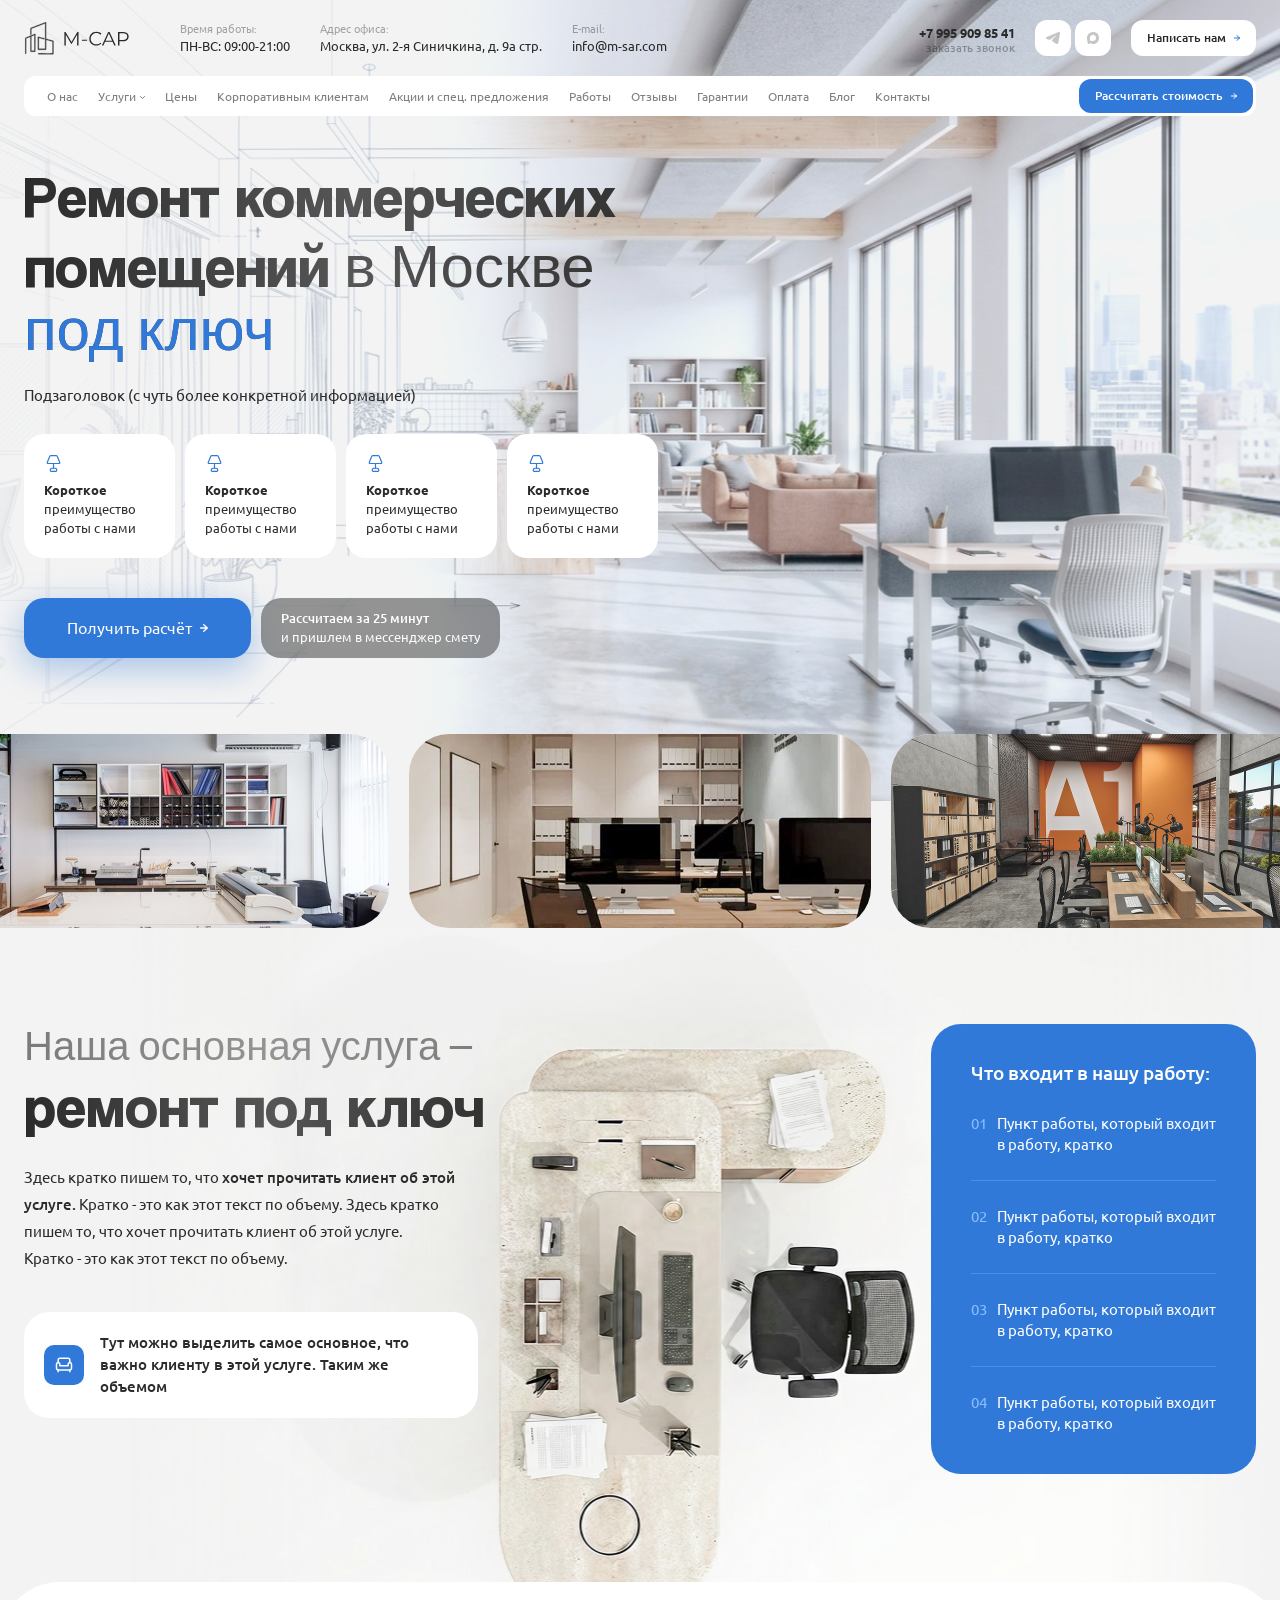
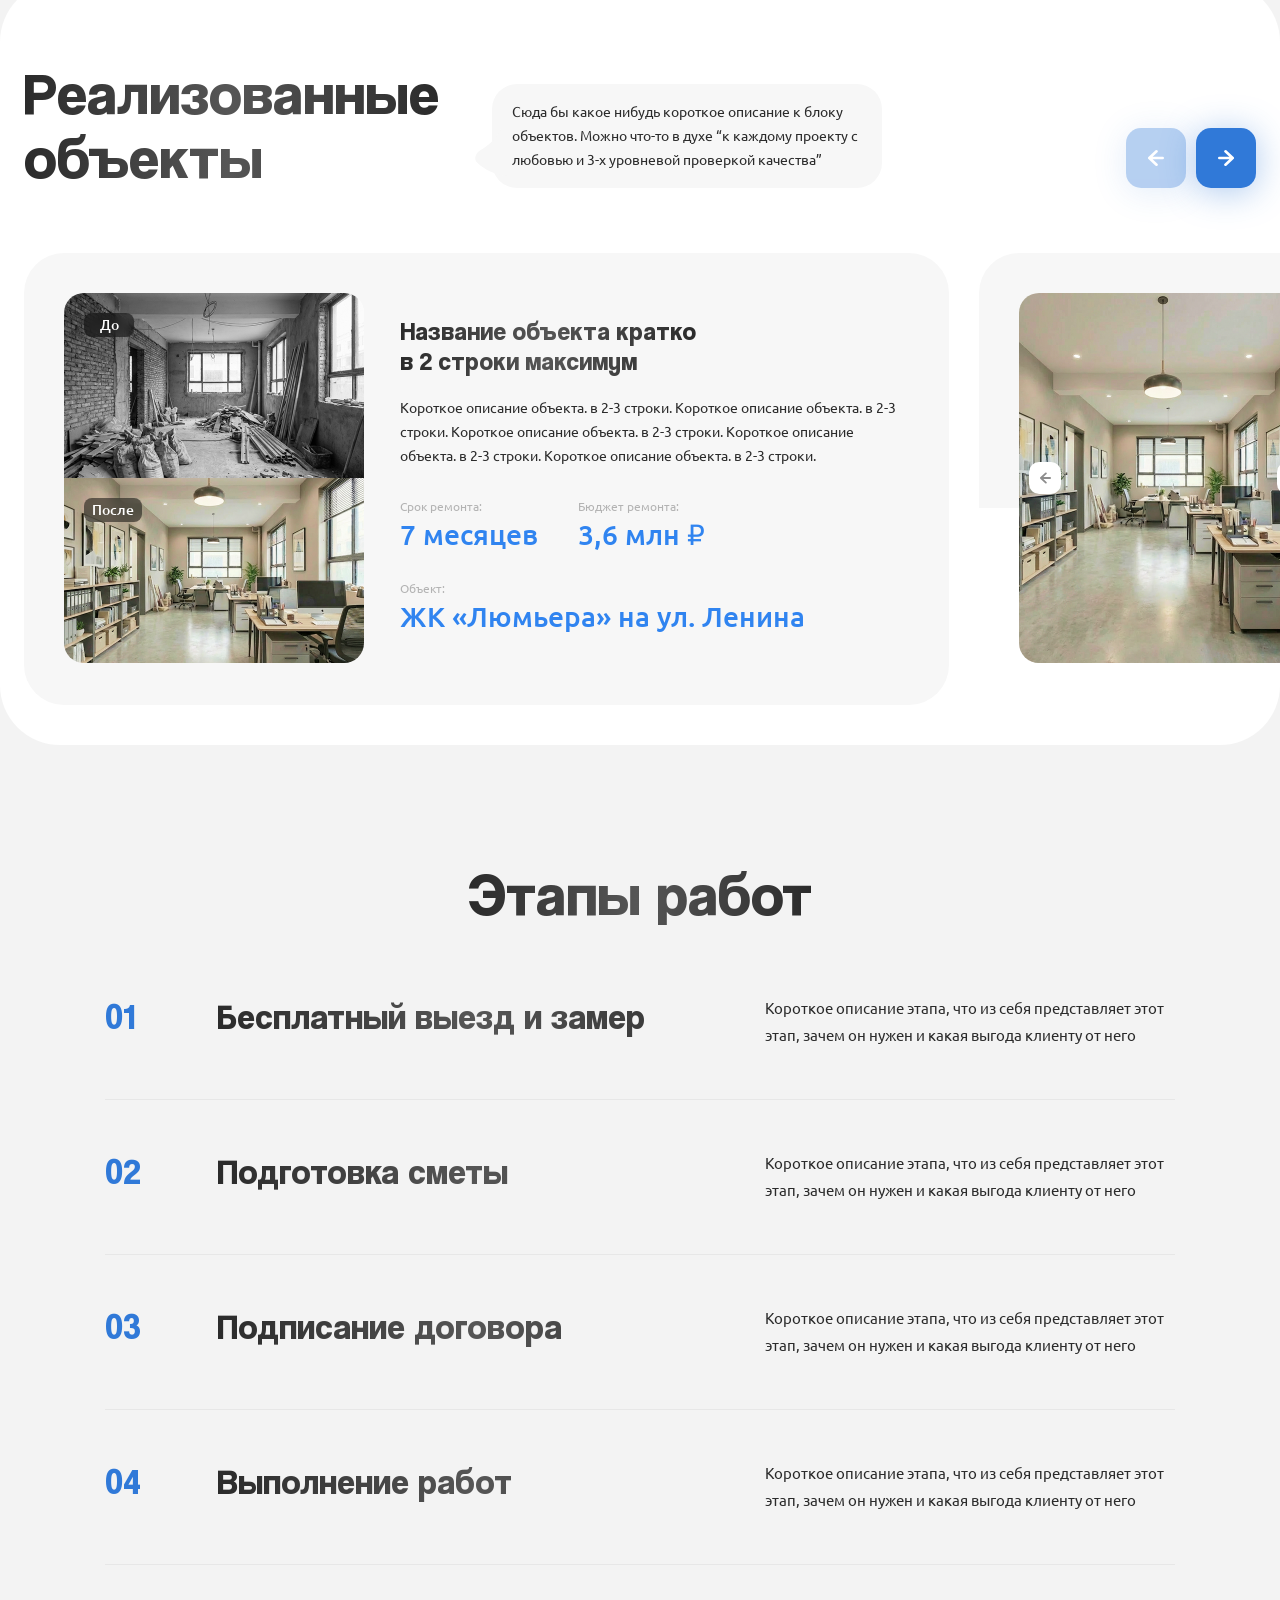
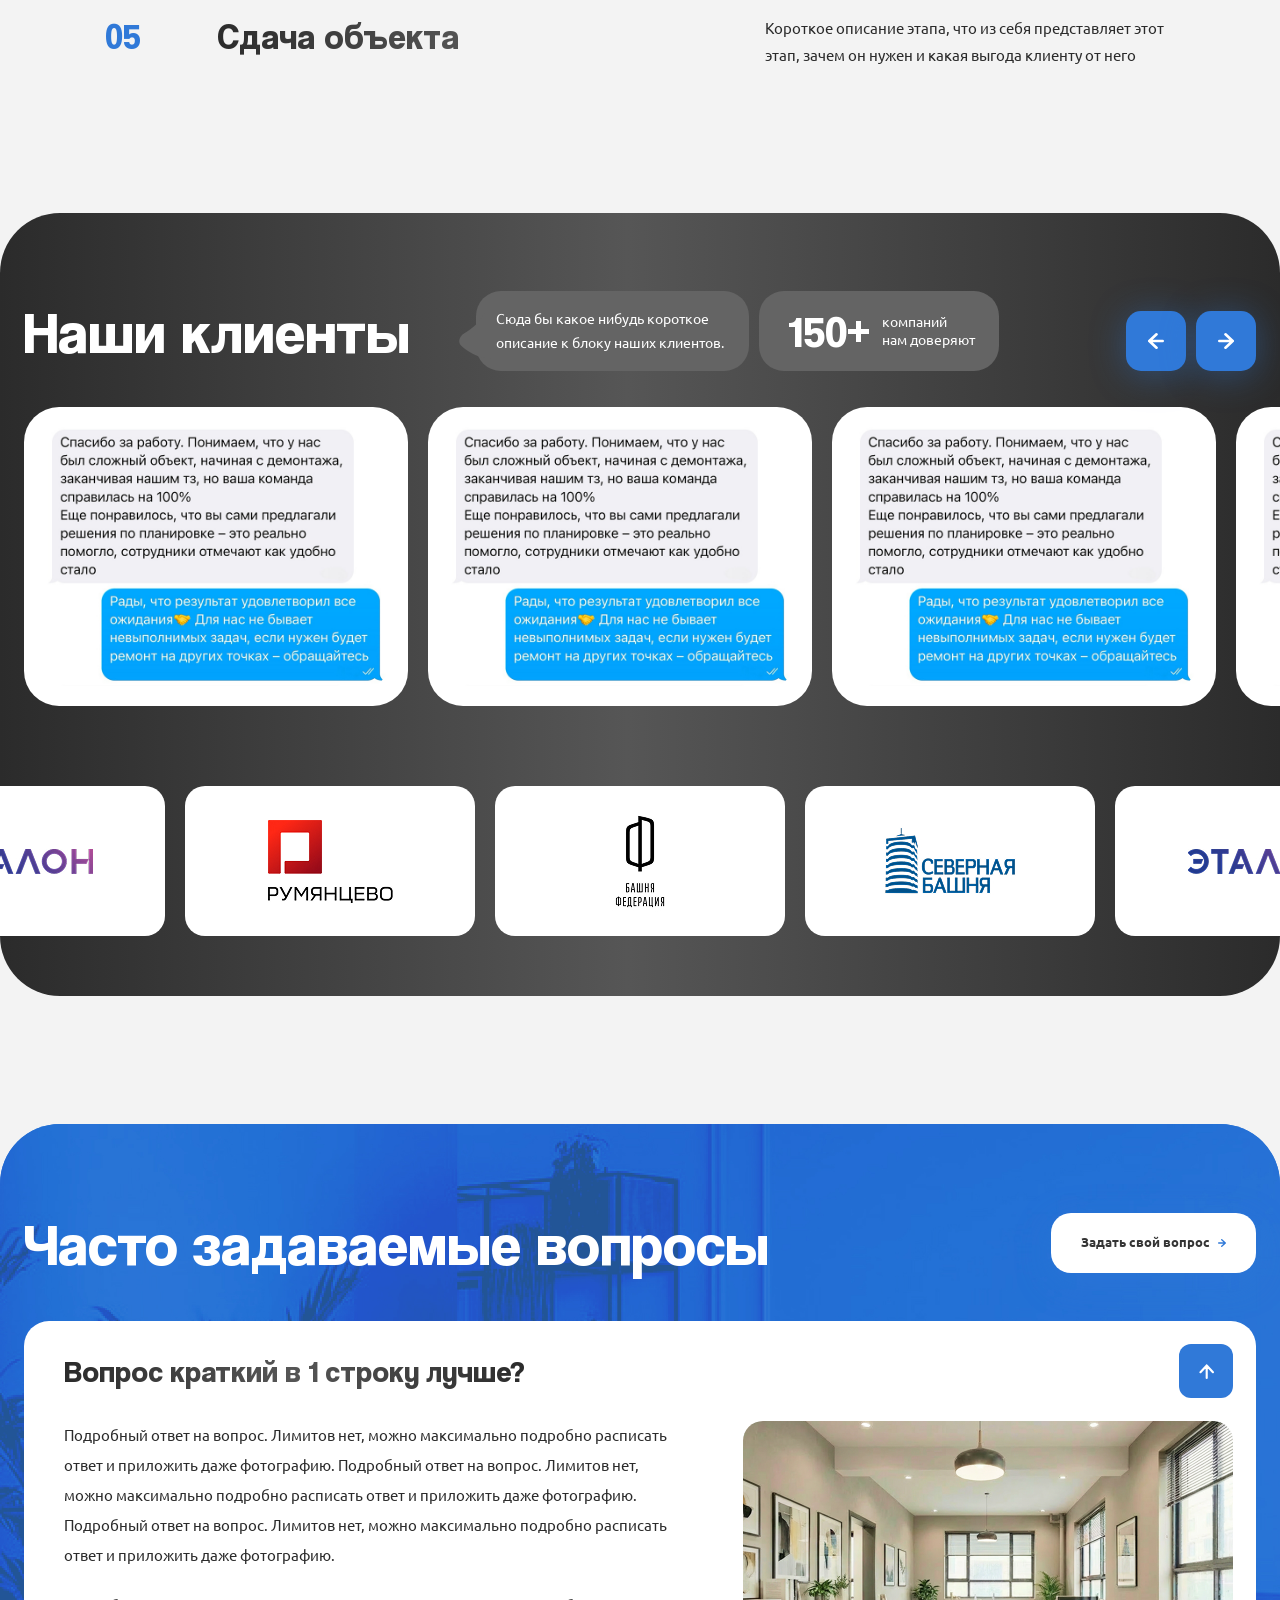
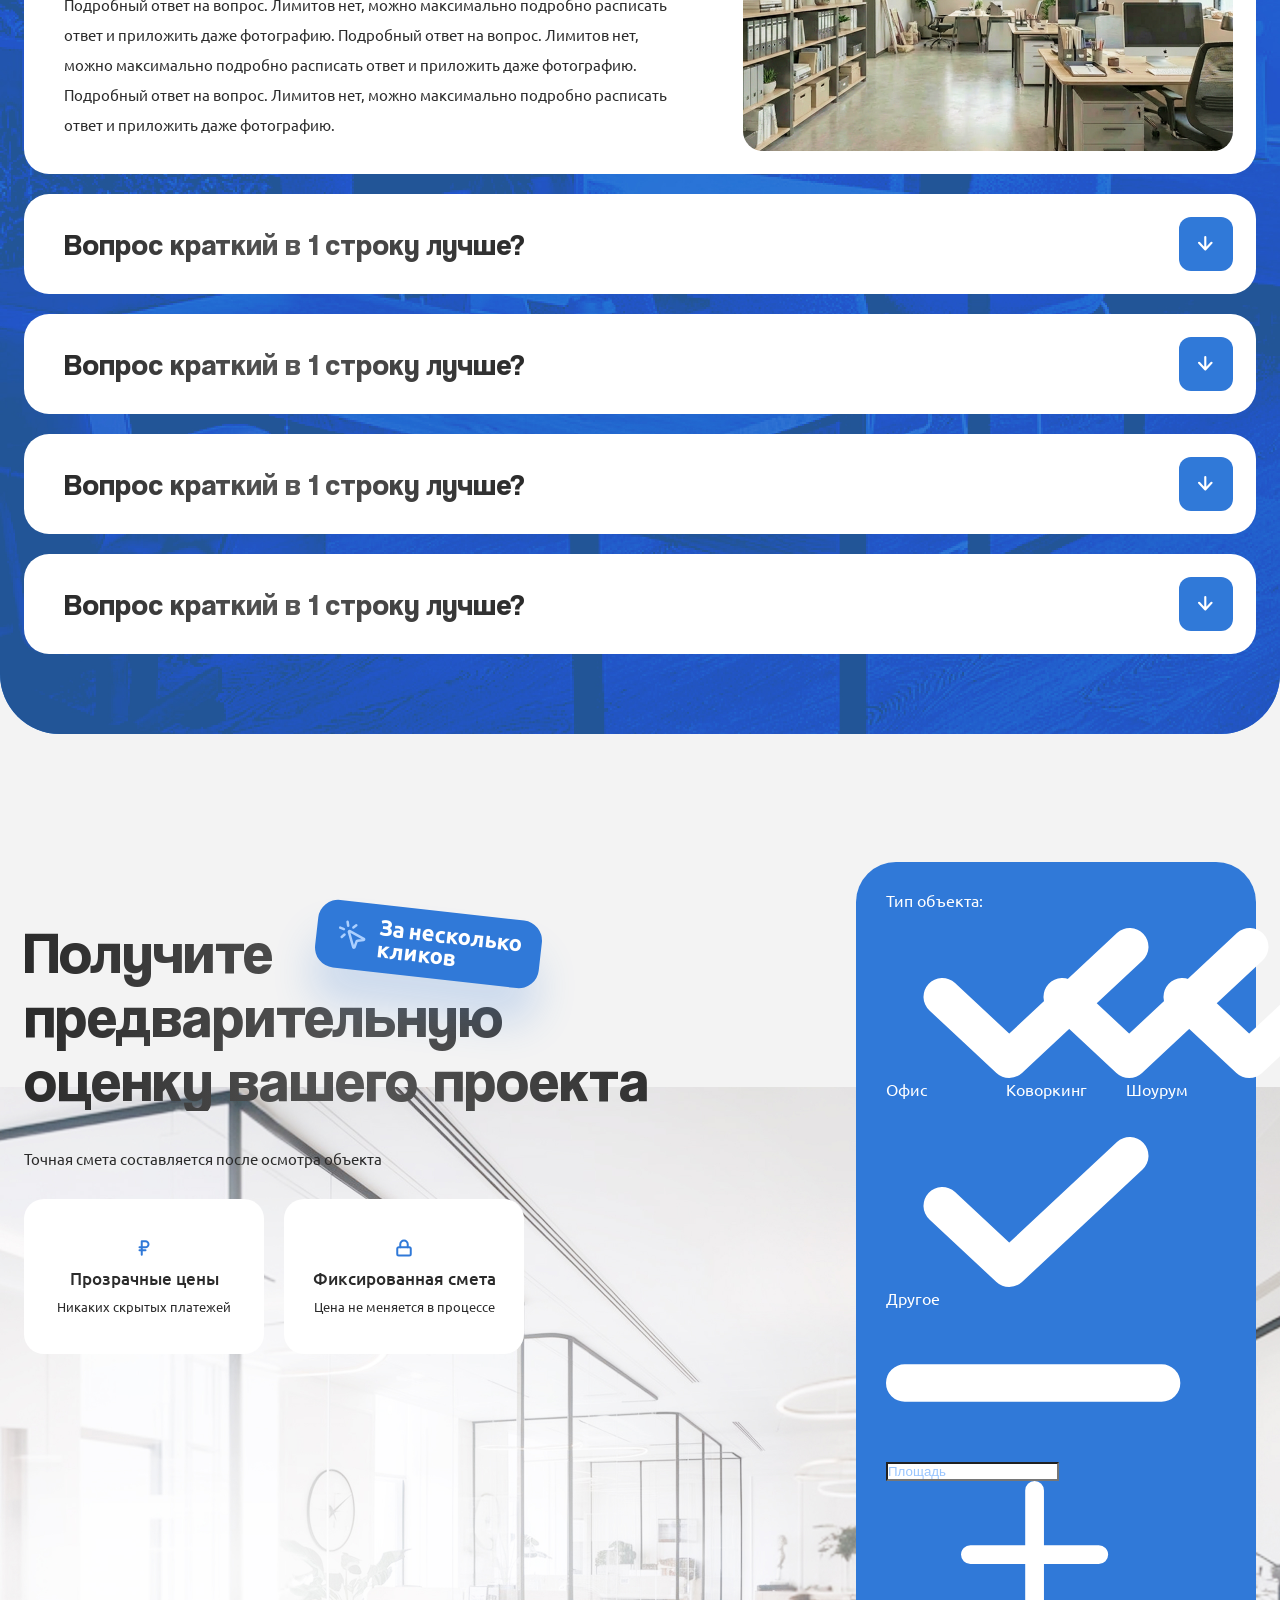
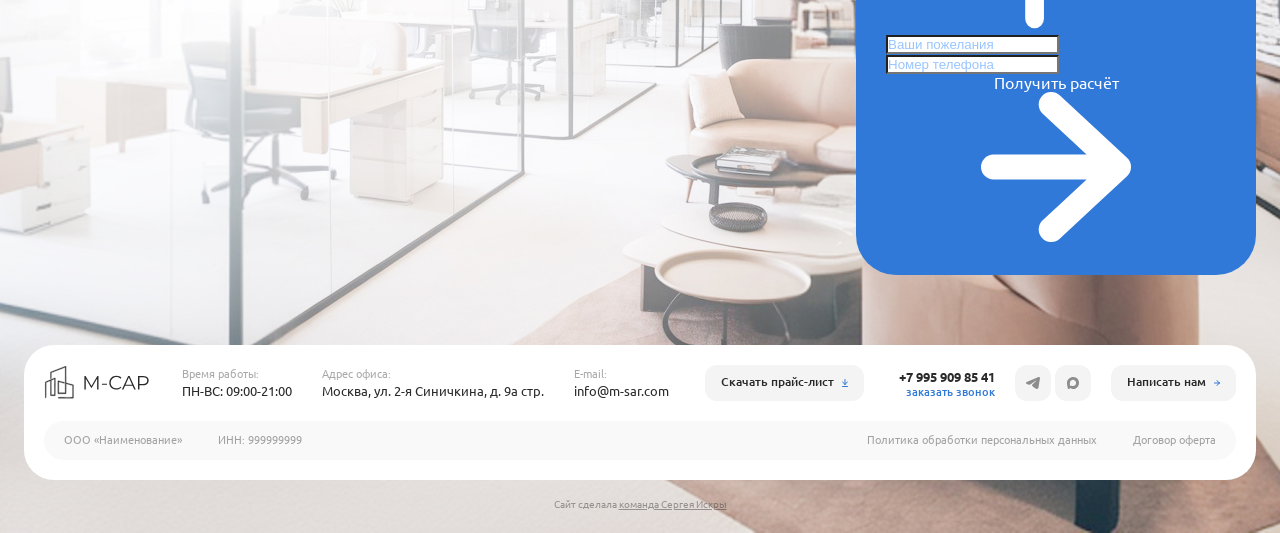
==== commit e53e584c: "Update" ====
--- a/index.html
+++ b/index.html
@@ -31,10 +31,10 @@
 		<link rel="stylesheet" href="css/styles.css">
 		<link rel="stylesheet" href="css/fonts.css">
 
+		<link rel="stylesheet" href="css/response_1439.css" media="print, (max-width: 1439px)">
 		<link rel="stylesheet" href="css/response_1279.css" media="print, (max-width: 1279px)">
 		<link rel="stylesheet" href="css/response_1023.css" media="print, (max-width: 1023px)">
 		<link rel="stylesheet" href="css/response_767.css" media="print, (max-width: 767px)">
-		<link rel="stylesheet" href="css/response_479.css" media="(max-width: 479px)">
 	</head>
 
 	<body>
@@ -83,7 +83,7 @@
 								</a>
 							</div>
 
-							<button class="feedback_btn">
+							<button class="feedback_btn modal_btn" data-modal="feedback_modal">
 								<span>Написать нам</span>
 
 								<svg class="icon"><use xlink:href="images/sprite.svg#ic_arrow_hor"></use></svg>
@@ -105,8 +105,26 @@
 										<svg class="arr"><use xlink:href="images/sprite.svg#ic_arr_ver"></use></svg>
 									</a>
 
-									<div class="sub_menu">
-										<div><a href="/"></a></div>
+									<div class="sub">
+										<div><a href="/">Ремонт офисов</a></div>
+
+										<div><a href="/">Ремонт кафе и ресторанов</a></div>
+
+										<div><a href="/">Ремонт магазинов</a></div>
+
+										<div><a href="/">Ремонт аптек</a></div>
+
+										<div><a href="/">Ремонт торговых центров</a></div>
+
+										<div><a href="/">Ремонт банков</a></div>
+
+										<div><a href="/">Ремонт производственных помещений</a></div>
+
+										<div><a href="/">Ремонт гостиниц</a></div>
+
+										<div><a href="/">Ремонт медицинских учреждений</a></div>
+
+										<div><a href="/">Ремонт салонов красоты</a></div>
 									</div>
 								</div>
 
@@ -181,9 +199,176 @@
 							<img src="images/logo.svg" alt="">
 						</div>
 
+						<div class="messengers">
+							<a href="/" target="_blank" rel="noopener nofollow" class="tg_link">
+								<svg class="icon"><use xlink:href="images/sprite.svg#ic_tg"></use></svg>
+							</a>
+
+							<a href="/" target="_blank" rel="noopener nofollow" class="max_link">
+								<svg class="icon"><use xlink:href="images/sprite.svg#ic_max"></use></svg>
+							</a>
+						</div>
+
 						<button class="mob_menu_btn">
-							<span></span>
+							<svg class="icon"><use xlink:href="images/sprite.svg#ic_menu"></use></svg>
 						</button>
+					</div>
+				</section>
+
+
+				<section class="mob_menu">
+					<div class="data">
+						<button class="close_btn">
+							<svg class="icon"><use xlink:href="images/sprite.svg#ic_close"></use></svg>
+						</button>
+
+						<div class="scroll">
+							<div class="work_time">
+								<div class="label">Время работы:</div>
+
+								<div class="val">ПН-ВС: 09:00-21:00</div>
+							</div>
+
+							<div class="location">
+								<div class="label">Адрес офиса:</div>
+
+								<div class="val">Москва, ул. 2-я Синичкина, д. 9а стр.</div>
+							</div>
+
+							<div class="email">
+								<div class="label">E-mail:</div>
+
+								<div class="val">
+									<a href="mailto:info@m-sar.com">info@m-sar.com</a>
+								</div>
+							</div>
+
+							<div class="contacts">
+								<div class="phone">
+									<div><a href="tel:+7 995 909 85 41">+7 995 909 85 41</a></div>
+
+									<button class="callback_btn">заказать звонок</button>
+								</div>
+
+								<div class="messengers">
+									<a href="/" target="_blank" rel="noopener nofollow" class="tg_link">
+										<svg class="icon"><use xlink:href="images/sprite.svg#ic_tg"></use></svg>
+									</a>
+
+									<a href="/" target="_blank" rel="noopener nofollow" class="max_link">
+										<svg class="icon"><use xlink:href="images/sprite.svg#ic_max"></use></svg>
+									</a>
+								</div>
+							</div>
+
+							<div class="btns">
+								<button class="feedback_btn">
+									<span>Написать нам</span>
+
+									<svg class="icon"><use xlink:href="images/sprite.svg#ic_arrow_hor"></use></svg>
+								</button>
+
+								<a href="/" class="download_btn" download>
+									<span>Прайс-лист</span>
+
+									<svg class="icon"><use xlink:href="images/sprite.svg#ic_download"></use></svg>
+								</a>
+							</div>
+
+							<div class="menu">
+								<div class="item">
+									<a href="/">
+										<span>О нас</span>
+									</a>
+								</div>
+
+								<div class="item">
+									<a href="/" class="sub_link">
+										<span>Услуги</span>
+
+										<svg class="arr"><use xlink:href="images/sprite.svg#ic_arr_ver"></use></svg>
+									</a>
+
+									<div class="sub">
+										<div class="list">
+											<div><a href="/">Ремонт офисов</a></div>
+
+											<div><a href="/">Ремонт кафе и ресторанов</a></div>
+
+											<div><a href="/">Ремонт магазинов</a></div>
+
+											<div><a href="/">Ремонт аптек</a></div>
+
+											<div><a href="/">Ремонт торговых центров</a></div>
+
+											<div><a href="/">Ремонт банков</a></div>
+
+											<div><a href="/">Ремонт производственных помещений</a></div>
+
+											<div><a href="/">Ремонт гостиниц</a></div>
+
+											<div><a href="/">Ремонт медицинских учреждений</a></div>
+
+											<div><a href="/">Ремонт салонов красоты</a></div>
+										</div>
+									</div>
+								</div>
+
+								<div class="item">
+									<a href="/">
+										<span>Цены</span>
+									</a>
+								</div>
+
+								<div class="item">
+									<a href="/">
+										<span>Корпоративным клиентам</span>
+									</a>
+								</div>
+
+								<div class="item">
+									<a href="/">
+										<span>Акции и спец. предложения</span>
+									</a>
+								</div>
+
+								<div class="item">
+									<a href="/">
+										<span>Работы</span>
+									</a>
+								</div>
+
+								<div class="item">
+									<a href="/">
+										<span>Отзывы</span>
+									</a>
+								</div>
+
+								<div class="item">
+									<a href="/">
+										<span>Гарантии</span>
+									</a>
+								</div>
+
+								<div class="item">
+									<a href="/">
+										<span>Оплата</span>
+									</a>
+								</div>
+
+								<div class="item">
+									<a href="/">
+										<span>Блог</span>
+									</a>
+								</div>
+
+								<div class="item">
+									<a href="/">
+										<span>Контакты</span>
+									</a>
+								</div>
+							</div>
+						</div>
 					</div>
 				</section>
 
@@ -244,7 +429,7 @@
 					</div>
 
 					<picture class="bg">
-						<img src="images/tmp/bg_first_section.jpg" alt="" loading="lazy">
+						<img src="images/tmp/bg_first_section.jpg" alt="" fetchpriority="high">
 					</picture>
 				</section>
 
@@ -351,6 +536,10 @@
 							</div>
 						</div>
 
+						<picture class="image">
+							<img src="images/tmp/main_service_img.png" alt="" loading="lazy">
+						</picture>
+
 						<div class="included">
 							<div class="title">Что входит в нашу работу:</div>
 
@@ -365,10 +554,639 @@
 							</ol>
 						</div>
 					</div>
-
-					<picture class="image">
-						<img src="images/tmp/main_service_img.png" alt="" loading="lazy">
-					</picture>
+				</section>
+
+
+				<section class="objects block">
+					<div class="cont l_w">
+						<div class="data">
+							<div class="cont">
+								<div class="swiper main">
+									<div class="head">
+										<div class="block_head">
+											<div class="title text_gradient">Реализованные<br> объекты</div>
+
+											<div class="desc">Сюда бы какое нибудь короткое описание к блоку объектов. Можно что-то в духе “к каждому проекту с любовью и 3-х уровневой проверкой качества”</div>
+										</div>
+
+										<div class="swiper-controls">
+											<button class="swiper-button-prev">
+												<svg class="icon"><use xlink:href="images/sprite.svg#ic_arrow_hor"></use></svg>
+											</button>
+
+											<button class="swiper-button-next">
+												<svg class="icon"><use xlink:href="images/sprite.svg#ic_arrow_hor"></use></svg>
+											</button>
+										</div>
+									</div>
+
+									<div class="swiper-wrapper">
+										<div class="swiper-slide">
+											<div class="object">
+												<div class="images">
+													<div class="before_after">
+														<div class="before">
+															<div class="label">До</div>
+
+															<picture class="image">
+																<img src="images/tmp/object_before_img.jpg" alt="" loading="lazy" class="cover">
+															</picture>
+														</div>
+
+														<div class="after">
+															<div class="label">После</div>
+
+															<picture class="image">
+																<img src="images/tmp/object_after_img.jpg" alt="" loading="lazy" class="cover">
+															</picture>
+														</div>
+													</div>
+												</div>
+
+												<div class="info">
+													<div class="name text_gradient">Название объекта кратко в 2 строки максимум</div>
+
+													<div class="desc">
+														<p>Короткое описание объекта. в 2-3 строки. Короткое описание объекта. в 2-3 строки. Короткое описание объекта. в 2-3 строки. Короткое описание объекта. в 2-3 строки. Короткое описание объекта. в 2-3 строки.</p>
+													</div>
+
+													<div class="features">
+														<div>
+															<div class="label">Срок ремонта:</div>
+
+															<div class="val">7 месяцев</div>
+														</div>
+
+														<div>
+															<div class="label">Бюджет ремонта:</div>
+
+															<div class="val">3,6 млн ₽</div>
+														</div>
+
+														<div>
+															<div class="label">Объект:</div>
+
+															<div class="val">ЖК «Люмьера» на ул. Ленина</div>
+														</div>
+													</div>
+												</div>
+											</div>
+										</div>
+
+										<div class="swiper-slide">
+											<div class="object">
+												<div class="images">
+													<div class="swiper">
+														<div class="swiper-wrapper">
+															<div class="swiper-slide">
+																<picture class="image">
+																	<img src="images/tmp/object_img.jpg" alt="" loading="lazy" class="cover">
+																</picture>
+															</div>
+
+															<div class="swiper-slide">
+																<picture class="image">
+																	<img src="images/tmp/object_img.jpg" alt="" loading="lazy" class="cover">
+																</picture>
+															</div>
+
+															<div class="swiper-slide">
+																<picture class="image">
+																	<img src="images/tmp/object_img.jpg" alt="" loading="lazy" class="cover">
+																</picture>
+															</div>
+														</div>
+
+														<button class="swiper-button-prev">
+															<svg class="icon"><use xlink:href="images/sprite.svg#ic_arrow_hor"></use></svg>
+														</button>
+
+														<button class="swiper-button-next">
+															<svg class="icon"><use xlink:href="images/sprite.svg#ic_arrow_hor"></use></svg>
+														</button>
+													</div>
+												</div>
+
+												<div class="info">
+													<div class="name text_gradient">Название объекта кратко в 2 строки максимум</div>
+
+													<div class="desc">
+														<p>Короткое описание объекта. в 2-3 строки. Короткое описание объекта. в 2-3 строки. Короткое описание объекта. в 2-3 строки. Короткое описание объекта. в 2-3 строки. Короткое описание объекта. в 2-3 строки.</p>
+													</div>
+
+													<div class="features">
+														<div>
+															<div class="label">Срок ремонта:</div>
+
+															<div class="val">7 месяцев</div>
+														</div>
+
+														<div>
+															<div class="label">Бюджет ремонта:</div>
+
+															<div class="val">3,6 млн ₽</div>
+														</div>
+
+														<div>
+															<div class="label">Объект:</div>
+
+															<div class="val">ЖК «Люмьера» на ул. Ленина</div>
+														</div>
+													</div>
+												</div>
+											</div>
+										</div>
+									</div>
+								</div>
+							</div>
+						</div>
+					</div>
+				</section>
+
+
+				<section class="steps block">
+					<div class="cont s_w">
+						<div class="block_head center">
+							<div class="title text_gradient">Этапы работ</div>
+						</div>
+
+						<div class="list">
+							<div class="step">
+								<div class="number"></div>
+
+								<div class="name text_gradient">Бесплатный выезд и замер</div>
+
+								<div class="desc">Короткое описание этапа, что из себя представляет этот этап, зачем он нужен и какая выгода клиенту от него</div>
+							</div>
+
+							<div class="step">
+								<div class="number"></div>
+
+								<div class="name text_gradient">Подготовка сметы</div>
+
+								<div class="desc">Короткое описание этапа, что из себя представляет этот этап, зачем он нужен и какая выгода клиенту от него</div>
+							</div>
+
+							<div class="step">
+								<div class="number"></div>
+
+								<div class="name text_gradient">Подписание договора</div>
+
+								<div class="desc">Короткое описание этапа, что из себя представляет этот этап, зачем он нужен и какая выгода клиенту от него</div>
+							</div>
+
+							<div class="step">
+								<div class="number"></div>
+
+								<div class="name text_gradient">Выполнение работ</div>
+
+								<div class="desc">Короткое описание этапа, что из себя представляет этот этап, зачем он нужен и какая выгода клиенту от него</div>
+							</div>
+
+							<div class="step">
+								<div class="number"></div>
+
+								<div class="name text_gradient">Сдача объекта</div>
+
+								<div class="desc">Короткое описание этапа, что из себя представляет этот этап, зачем он нужен и какая выгода клиенту от него</div>
+							</div>
+						</div>
+					</div>
+				</section>
+
+
+				<section class="clients block">
+					<div class="cont l_w">
+						<div class="data">
+							<div class="cont">
+								<div class="reviews">
+									<div class="swiper">
+										<div class="head">
+											<div class="block_head">
+												<div class="title">Наши клиенты</div>
+
+												<div class="desc">Сюда бы какое нибудь короткое описание к блоку наших клиентов.</div>
+											</div>
+
+											<div class="count">
+												<div class="val">150+</div>
+
+												<div class="desc">компаний<br> нам доверяют</div>
+											</div>
+
+											<div class="swiper-controls">
+												<button class="swiper-button-prev">
+													<svg class="icon"><use xlink:href="images/sprite.svg#ic_arrow_hor"></use></svg>
+												</button>
+
+												<button class="swiper-button-next">
+													<svg class="icon"><use xlink:href="images/sprite.svg#ic_arrow_hor"></use></svg>
+												</button>
+											</div>
+										</div>
+
+										<div class="swiper-wrapper">
+											<div class="swiper-slide">
+												<div class="review no_pad">
+													<picture class="image">
+														<img src="images/tmp/review_image.jpg" alt="" loading="lazy">
+													</picture>
+												</div>
+											</div>
+
+											<div class="swiper-slide">
+												<div class="review no_pad">
+													<picture class="image">
+														<img src="images/tmp/review_image.jpg" alt="" loading="lazy">
+													</picture>
+												</div>
+											</div>
+
+											<div class="swiper-slide">
+												<div class="review no_pad">
+													<picture class="image">
+														<img src="images/tmp/review_image.jpg" alt="" loading="lazy">
+													</picture>
+												</div>
+											</div>
+
+											<div class="swiper-slide">
+												<div class="review no_pad">
+													<picture class="image">
+														<img src="images/tmp/review_image.jpg" alt="" loading="lazy">
+													</picture>
+												</div>
+											</div>
+
+											<div class="swiper-slide">
+												<div class="review no_pad">
+													<picture class="image">
+														<img src="images/tmp/review_image.jpg" alt="" loading="lazy">
+													</picture>
+												</div>
+											</div>
+
+											<div class="swiper-slide">
+												<div class="review no_pad">
+													<picture class="image">
+														<img src="images/tmp/review_image.jpg" alt="" loading="lazy">
+													</picture>
+												</div>
+											</div>
+										</div>
+									</div>
+								</div>
+
+								<div class="logos">
+									<div class="swiper">
+										<div class="swiper-wrapper">
+											<div class="swiper-slide">
+												<picture class="logo">
+													<img src="images/tmp/client_logo1.jpg" alt="" loading="lazy">
+												</picture>
+											</div>
+
+											<div class="swiper-slide">
+												<picture class="logo">
+													<img src="images/tmp/client_logo2.jpg" alt="" loading="lazy">
+												</picture>
+											</div>
+
+											<div class="swiper-slide">
+												<picture class="logo">
+													<img src="images/tmp/client_logo3.jpg" alt="" loading="lazy">
+												</picture>
+											</div>
+
+											<div class="swiper-slide">
+												<picture class="logo">
+													<img src="images/tmp/client_logo4.jpg" alt="" loading="lazy">
+												</picture>
+											</div>
+
+											<div class="swiper-slide">
+												<picture class="logo">
+													<img src="images/tmp/client_logo1.jpg" alt="" loading="lazy">
+												</picture>
+											</div>
+
+											<div class="swiper-slide">
+												<picture class="logo">
+													<img src="images/tmp/client_logo2.jpg" alt="" loading="lazy">
+												</picture>
+											</div>
+
+											<div class="swiper-slide">
+												<picture class="logo">
+													<img src="images/tmp/client_logo3.jpg" alt="" loading="lazy">
+												</picture>
+											</div>
+
+											<div class="swiper-slide">
+												<picture class="logo">
+													<img src="images/tmp/client_logo4.jpg" alt="" loading="lazy">
+												</picture>
+											</div>
+
+											<div class="swiper-slide">
+												<picture class="logo">
+													<img src="images/tmp/client_logo1.jpg" alt="" loading="lazy">
+												</picture>
+											</div>
+
+											<div class="swiper-slide">
+												<picture class="logo">
+													<img src="images/tmp/client_logo2.jpg" alt="" loading="lazy">
+												</picture>
+											</div>
+
+											<div class="swiper-slide">
+												<picture class="logo">
+													<img src="images/tmp/client_logo3.jpg" alt="" loading="lazy">
+												</picture>
+											</div>
+
+											<div class="swiper-slide">
+												<picture class="logo">
+													<img src="images/tmp/client_logo4.jpg" alt="" loading="lazy">
+												</picture>
+											</div>
+										</div>
+									</div>
+								</div>
+							</div>
+						</div>
+					</div>
+				</section>
+
+
+				<section class="FAQ block">
+					<div class="cont l_w">
+						<div class="data main">
+							<div class="cont">
+								<div class="block_head">
+									<div class="title">Часто задаваемые вопросы</div>
+
+									<button class="add_btn">
+										<span>Задать свой вопрос</span>
+
+										<svg class="icon"><use xlink:href="images/sprite.svg#ic_arrow_hor"></use></svg>
+									</button>
+								</div>
+
+								<div class="accordion">
+									<div class="accordion_item active">
+										<div class="head">
+											<div class="title text_gradient">Вопрос краткий в 1 строку лучше?</div>
+
+											<div class="icon">
+												<svg><use xlink:href="images/sprite.svg#ic_arrow_ver"></use></svg>
+											</div>
+										</div>
+
+										<div class="data" style="display: block;">
+											<div class="row">
+												<div class="text_block">
+													<p>Подробный ответ на вопрос. Лимитов нет, можно максимально подробно расписать ответ и приложить даже фотографию. Подробный ответ на вопрос. Лимитов нет, можно максимально подробно расписать ответ и приложить даже фотографию. Подробный ответ на вопрос. Лимитов нет, можно максимально подробно расписать ответ и приложить даже фотографию.</p>
+
+													<p>Подробный ответ на вопрос. Лимитов нет, можно максимально подробно расписать ответ и приложить даже фотографию. Подробный ответ на вопрос. Лимитов нет, можно максимально подробно расписать ответ и приложить даже фотографию. Подробный ответ на вопрос. Лимитов нет, можно максимально подробно расписать ответ и приложить даже фотографию.</p>
+												</div>
+
+												<picture class="image">
+													<img src="images/tmp/FAQ_img.jpg" alt="" loading="lazy" class="cover">
+												</picture>
+											</div>
+										</div>
+									</div>
+
+									<div class="accordion_item">
+										<div class="head">
+											<div class="title text_gradient">Вопрос краткий в 1 строку лучше?</div>
+
+											<div class="icon">
+												<svg><use xlink:href="images/sprite.svg#ic_arrow_ver"></use></svg>
+											</div>
+										</div>
+
+										<div class="data">
+											<div class="row">
+												<div class="text_block">
+													<p>Подробный ответ на вопрос. Лимитов нет, можно максимально подробно расписать ответ и приложить даже фотографию. Подробный ответ на вопрос. Лимитов нет, можно максимально подробно расписать ответ и приложить даже фотографию. Подробный ответ на вопрос. Лимитов нет, можно максимально подробно расписать ответ и приложить даже фотографию.</p>
+
+													<p>Подробный ответ на вопрос. Лимитов нет, можно максимально подробно расписать ответ и приложить даже фотографию. Подробный ответ на вопрос. Лимитов нет, можно максимально подробно расписать ответ и приложить даже фотографию. Подробный ответ на вопрос. Лимитов нет, можно максимально подробно расписать ответ и приложить даже фотографию.</p>
+												</div>
+
+												<picture class="image">
+													<img src="images/tmp/FAQ_img.jpg" alt="" loading="lazy" class="cover">
+												</picture>
+											</div>
+										</div>
+									</div>
+
+									<div class="accordion_item">
+										<div class="head">
+											<div class="title text_gradient">Вопрос краткий в 1 строку лучше?</div>
+
+											<div class="icon">
+												<svg><use xlink:href="images/sprite.svg#ic_arrow_ver"></use></svg>
+											</div>
+										</div>
+
+										<div class="data">
+											<div class="row">
+												<div class="text_block">
+													<p>Подробный ответ на вопрос. Лимитов нет, можно максимально подробно расписать ответ и приложить даже фотографию. Подробный ответ на вопрос. Лимитов нет, можно максимально подробно расписать ответ и приложить даже фотографию. Подробный ответ на вопрос. Лимитов нет, можно максимально подробно расписать ответ и приложить даже фотографию.</p>
+
+													<p>Подробный ответ на вопрос. Лимитов нет, можно максимально подробно расписать ответ и приложить даже фотографию. Подробный ответ на вопрос. Лимитов нет, можно максимально подробно расписать ответ и приложить даже фотографию. Подробный ответ на вопрос. Лимитов нет, можно максимально подробно расписать ответ и приложить даже фотографию.</p>
+												</div>
+
+												<picture class="image">
+													<img src="images/tmp/FAQ_img.jpg" alt="" loading="lazy" class="cover">
+												</picture>
+											</div>
+										</div>
+									</div>
+
+									<div class="accordion_item">
+										<div class="head">
+											<div class="title text_gradient">Вопрос краткий в 1 строку лучше?</div>
+
+											<div class="icon">
+												<svg><use xlink:href="images/sprite.svg#ic_arrow_ver"></use></svg>
+											</div>
+										</div>
+
+										<div class="data">
+											<div class="row">
+												<div class="text_block">
+													<p>Подробный ответ на вопрос. Лимитов нет, можно максимально подробно расписать ответ и приложить даже фотографию. Подробный ответ на вопрос. Лимитов нет, можно максимально подробно расписать ответ и приложить даже фотографию. Подробный ответ на вопрос. Лимитов нет, можно максимально подробно расписать ответ и приложить даже фотографию.</p>
+
+													<p>Подробный ответ на вопрос. Лимитов нет, можно максимально подробно расписать ответ и приложить даже фотографию. Подробный ответ на вопрос. Лимитов нет, можно максимально подробно расписать ответ и приложить даже фотографию. Подробный ответ на вопрос. Лимитов нет, можно максимально подробно расписать ответ и приложить даже фотографию.</p>
+												</div>
+
+												<picture class="image">
+													<img src="images/tmp/FAQ_img.jpg" alt="" loading="lazy" class="cover">
+												</picture>
+											</div>
+										</div>
+									</div>
+
+									<div class="accordion_item">
+										<div class="head">
+											<div class="title text_gradient">Вопрос краткий в 1 строку лучше?</div>
+
+											<div class="icon">
+												<svg><use xlink:href="images/sprite.svg#ic_arrow_ver"></use></svg>
+											</div>
+										</div>
+
+										<div class="data">
+											<div class="row">
+												<div class="text_block">
+													<p>Подробный ответ на вопрос. Лимитов нет, можно максимально подробно расписать ответ и приложить даже фотографию. Подробный ответ на вопрос. Лимитов нет, можно максимально подробно расписать ответ и приложить даже фотографию. Подробный ответ на вопрос. Лимитов нет, можно максимально подробно расписать ответ и приложить даже фотографию.</p>
+
+													<p>Подробный ответ на вопрос. Лимитов нет, можно максимально подробно расписать ответ и приложить даже фотографию. Подробный ответ на вопрос. Лимитов нет, можно максимально подробно расписать ответ и приложить даже фотографию. Подробный ответ на вопрос. Лимитов нет, можно максимально подробно расписать ответ и приложить даже фотографию.</p>
+												</div>
+
+												<picture class="image">
+													<img src="images/tmp/FAQ_img.jpg" alt="" loading="lazy" class="cover">
+												</picture>
+											</div>
+										</div>
+									</div>
+								</div>
+							</div>
+
+							<picture class="bg">
+								<img src="images/bg_faq.jpg" alt="" loading="lazy" class="cover">
+							</picture>
+						</div>
+					</div>
+				</section>
+
+
+				<section class="calc">
+					<div class="cont">
+						<div class="data">
+							<div class="clicks">
+								<svg class="icon"><use xlink:href="images/sprite.svg#ic_click"></use></svg>
+
+								<span>За несколько<br> кликов</span>
+							</div>
+
+							<div class="title text_gradient">Получите<br> предварительную оценку вашего проекта</div>
+
+							<div class="text">Точная смета составляется после осмотра объекта</div>
+
+							<div class="advantages">
+								<div class="grid_row">
+									<div class="item">
+										<picture class="icon">
+											<img src="images/ic_advantage1.svg" alt="" loading="lazy">
+										</picture>
+
+										<div class="name">Прозрачные цены</div>
+
+										<div class="desc">Никаких скрытых платежей</div>
+									</div>
+
+									<div class="item">
+										<picture class="icon">
+											<img src="images/ic_advantage2.svg" alt="" loading="lazy">
+										</picture>
+
+										<div class="name">Фиксированная смета</div>
+
+										<div class="desc">Цена не меняется в процессе</div>
+									</div>
+								</div>
+							</div>
+						</div>
+
+						<form action="" class="form">
+							<div class="line type">
+								<div class="label">Тип объекта:</div>
+
+								<div class="field">
+									<div class="grid_row">
+										<label>
+											<input type="radio" name="type">
+
+											<div>
+												<svg class="icon"><use xlink:href="images/sprite.svg#ic_check"></use></svg>
+
+												<span>Офис</span>
+											</div>
+										</label>
+
+										<label>
+											<input type="radio" name="type">
+
+											<div>
+												<svg class="icon"><use xlink:href="images/sprite.svg#ic_check"></use></svg>
+
+												<span>Коворкинг</span>
+											</div>
+										</label>
+
+										<label>
+											<input type="radio" name="type">
+
+											<div>
+												<svg class="icon"><use xlink:href="images/sprite.svg#ic_check"></use></svg>
+
+												<span>Шоурум</span>
+											</div>
+										</label>
+
+										<label>
+											<input type="radio" name="type">
+
+											<div>
+												<svg class="icon"><use xlink:href="images/sprite.svg#ic_check"></use></svg>
+
+												<span>Другое</span>
+											</div>
+										</label>
+									</div>
+								</div>
+							</div>
+
+							<div class="line area">
+								<div class="field">
+									<button type="button" class="btn minus">
+										<svg class="icon"><use xlink:href="images/sprite.svg#ic_minus"></use></svg>
+									</button>
+
+									<input type="text" value="" class="input" data-minimum="1" data-maximum="9999" data-step="1" data-unit="" maxlength="4" placeholder="Площадь">
+
+									<button type="button" class="btn plus">
+										<svg class="icon"><use xlink:href="images/sprite.svg#ic_plus"></use></svg>
+									</button>
+								</div>
+							</div>
+
+							<div class="line">
+								<div class="field">
+									<input type="text" name="" value="" class="input" placeholder="Ваши пожелания">
+								</div>
+							</div>
+
+							<div class="line">
+								<div class="field">
+									<input type="tel" name="" value="" class="input" placeholder="Номер телефона">
+								</div>
+							</div>
+
+							<div class="submit">
+								<button type="submit" class="submit_btn">
+									<span>Получить расчёт</span>
+
+									<svg class="icon"><use xlink:href="images/sprite.svg#ic_arrow_hor"></use></svg>
+								</button>
+							</div>
+						</form>
+					</div>
 				</section>
 			</div>
 
@@ -380,23 +1198,25 @@
 							<img src="images/logo.svg" alt="">
 						</div>
 
-						<div class="work_time">
-							<div class="label">Время работы:</div>
-
-							<div class="val">ПН-ВС: 09:00-21:00</div>
-						</div>
-
-						<div class="location">
-							<div class="label">Адрес офиса:</div>
-
-							<div class="val">Москва, ул. 2-я Синичкина, д. 9а стр.</div>
-						</div>
-
-						<div class="email">
-							<div class="label">E-mail:</div>
-
-							<div class="val">
-								<a href="mailto:info@m-sar.com">info@m-sar.com</a>
+						<div class="info">
+							<div class="work_time">
+								<div class="label">Время работы:</div>
+
+								<div class="val">ПН-ВС: 09:00-21:00</div>
+							</div>
+
+							<div class="location">
+								<div class="label">Адрес офиса:</div>
+
+								<div class="val">Москва, ул. 2-я Синичкина, д. 9а стр.</div>
+							</div>
+
+							<div class="email">
+								<div class="label">E-mail:</div>
+
+								<div class="val">
+									<a href="mailto:info@m-sar.com">info@m-sar.com</a>
+								</div>
 							</div>
 						</div>
 
@@ -450,7 +1270,66 @@
 
 
 			<div class="overlay"></div>
+
+
+			<picture class="global_bg bottom">
+				<img src="images/tmp/bg_global_bottom.jpg" alt="" loading="lazy">
+			</picture>
 		</div>
+
+
+		<section class="modal" id="feedback_modal">
+			<div class="title text_gradient">Написать нам</div>
+
+			<div class="desc">Оставьте свое сообщение нам, и мы свяжемся<br> с вами в самое ближайшее время</div>
+
+			<form action="" class="form">
+				<div class="line">
+					<div class="field">
+						<textarea name="" placeholder="Ваш вопрос"></textarea>
+					</div>
+				</div>
+
+				<div class="line">
+					<div class="field">
+						<input type="tel" name="" value="" class="input" placeholder="Номер телефона">
+					</div>
+				</div>
+
+				<div class="line agree">
+					<div class="field">
+						<label class="checkbox">
+							<input type="checkbox" name="agree">
+
+							<div class="check">
+								<svg class="icon"><use xlink:href="images/sprite.svg#ic_check"></use></svg>
+							</div>
+
+							<div>Я согласен на <a href="/" target="_blank">обработку персональных данных</a></div>
+						</label>
+					</div>
+				</div>
+
+				<div class="submit">
+					<button type="submit" class="submit_btn">
+						<span>Отправить заявку</span>
+
+						<svg class="icon"><use xlink:href="images/sprite.svg#ic_arrow_hor"></use></svg>
+					</button>
+				</div>
+			</form>
+		</section>
+
+
+		<section class="modal success" id="success_modal">
+			<div class="icon">
+				<svg><use xlink:href="images/sprite.svg#ic_check"></use></svg>
+			</div>
+
+			<div class="title text_gradient">Заявка отправлена</div>
+
+			<div class="desc">Мы свяжемся с вами в течение дня</div>
+		</section>
 
 
 		<!-- Connecting javascript files -->
--- a/css/styles.css
+++ b/css/styles.css
@@ -26,6 +26,7 @@
     --font_size_xs: 12px;
     --font_size_title: 62px;
     --font_size_title_s: 50px;
+    --font_size_title_xs: 40px;
     --font_family: 'Ubuntu', 'Arial', sans-serif;
     --font_family2: 'Coolvetica', 'Arial', sans-serif;
     --block_head_offset: 30px;
@@ -44,6 +45,7 @@
     --border_radius_l: 30px;
     --border_radius: 20px;
     --border_radius_s: 12px;
+    --border_radius_xs: 8px;
     --zero_px: calc(0 * 1px);
 }
 
@@ -146,13 +148,9 @@
 
     & > .main
     {
-        position: relative;
-
         display: flex;
         flex: 1 0 auto;
         flex-direction: column;
-
-        z-index: 3;
     }
 }
 
@@ -185,64 +183,24 @@
 
 
 
-.content_flex.row,
-.content_flex > .cont.row
-{
-    display: flex;
-    align-content: stretch;
-    align-items: stretch;
-    flex-wrap: wrap;
-    justify-content: space-between;
-}
-
-
-.content_flex .content
-{
-    position: relative;
-
-    display: flex;
-    flex-direction: column;
-
-    width: calc(100% - var(--sidebar_width) - var(--cont_padding));
-
-    gap: var(--outside_gap_s);
-}
-
-
-
 .block
 {
     margin-bottom: var(--outside_gap);
 }
 
-.block.small_m
+
+
+.modal_btn
 {
-    margin-bottom: var(--outside_gap_s);
+    & > *
+    {
+        pointer-events: none;
+    }
 }
 
-.block.no_m
-{
-    margin-bottom: 0;
-}
-
-.block.bg
-{
-    padding-block: var(--outside_gap);
-
-    background: var(--bg_grey);
-}
-
-
-
-.modal_btn > *
-{
-    pointer-events: none;
-}
-
-
-
-img.cover,
-video.cover
+
+
+img.cover
 {
     display: block;
 
@@ -253,7 +211,6 @@
 
     object-fit: cover;
 }
-
 
 
 .overlay
@@ -267,7 +224,7 @@
     width: 100%;
     height: 100%;
 
-    z-index: 100;
+    z-index: 99;
 
     opacity: .6;
     background: var(--dark_color);
@@ -280,14 +237,14 @@
 --------------*/
 .fancybox__container
 {
-    --fancybox-backdrop-bg: var(--dark_color);
+    --fancybox-backdrop-bg: rgba(43, 43, 43, .6);
     --f-close-button-width: 40px;
     --f-close-button-height: 40px;
     --f-close-border-radius: 0;
-    --f-close-button-color: var(--dark_color);
-    --f-close-button-hover-color: var(--dark_color);
-    --f-close-button-svg-width: 24px;
-    --f-close-button-svg-height: 24px;
+    --f-close-button-color: var(--primary_color);
+    --f-close-button-hover-color: var(--primary_color);
+    --f-close-button-svg-width: 20px;
+    --f-close-button-svg-height: 20px;
     --f-close-button-svg-stroke-width: 1;
     --f-close-button-bg: transparent;
     --f-close-button-hover-bg: transparent;
@@ -305,8 +262,18 @@
 
 .f-button.is-close-button
 {
-    top: 0;
-    right: 0;
+    top: var(--inner_gap);
+    right: var(--inner_gap);
+
+    transition: .2s linear;
+
+    opacity: .2;
+
+
+    &:hover
+    {
+        opacity: 1;
+    }
 }
 
 
@@ -318,14 +285,54 @@
 {
     position: absolute;
     top: 0;
-    right: 0;
+    right: 50%;
 
     display: block;
 
     height: 100%;
+    margin-right: -1024px;
 
     z-index: 1;
     pointer-events: none;
+
+
+    &.top
+    {
+        width: 100%;
+        min-width: 1920px;
+        height: auto;
+        margin: 0;
+
+        transform: translateX(50%);
+
+
+        img
+        {
+            width: 100%;
+            height: auto;
+        }
+    }
+
+
+    &.bottom
+    {
+        top: auto;
+        bottom: 0;
+
+        width: 100%;
+        min-width: 1920px;
+        height: auto;
+        margin: 0;
+
+        transform: translateX(50%);
+
+
+        img
+        {
+            width: 100%;
+            height: auto;
+        }
+    }
 
 
     img
@@ -500,6 +507,103 @@
 
 
 
+/*---------------
+    Accordion
+---------------*/
+.accordion_item
+{
+    border-radius: 25px;
+    background: var(--light_color);
+
+
+    .head
+    {
+        display: flex;
+        align-content: center;
+        align-items: center;
+        flex-wrap: nowrap;
+        justify-content: space-between;
+
+        padding-block: 23px;
+        padding-inline: var(--block_padding) 23px;
+
+        cursor: pointer;
+
+        gap: var(--inner_gap);
+
+
+        .title
+        {
+            font-family: var(--font_family2);
+            font-size: 30px;
+            font-weight: 700;
+        }
+
+
+        .icon
+        {
+            display: flex;
+            align-content: center;
+            align-items: center;
+            flex-wrap: wrap;
+            justify-content: center;
+
+            width: 54px;
+            min-width: 54px;
+
+            color: var(--light_color);
+            border-radius: var(--border_radius_s);
+            background: var(--primary_color);
+
+            aspect-ratio: 1 / 1;
+
+
+            svg
+            {
+                display: block;
+
+                width: 16px;
+
+                transition: .2s linear;
+
+                aspect-ratio: 1 / 1;
+            }
+        }
+    }
+
+
+    .data
+    {
+        display: none;
+
+        padding-block: 0 23px;
+        padding-inline: var(--block_padding) 23px;
+    }
+
+
+    &.active
+    {
+        .head
+        {
+            .icon
+            {
+                svg
+                {
+                    transform: rotate(180deg);
+                }
+            }
+        }
+    }
+}
+
+
+.accordion_item + .accordion_item
+{
+    margin-top: 20px;
+}
+
+
+
 /*------------
     Header
 ------------*/
@@ -708,6 +812,8 @@
 
             width: 36px;
 
+            transition: .2s linear;
+
             color: #c5c5c5;
             border-radius: var(--border_radius_s);
             background: var(--light_color);
@@ -739,6 +845,13 @@
                     height: 12px;
                 }
             }
+
+
+            &:hover
+            {
+                color: var(--light_color);
+                background: var(--primary_color);
+            }
         }
     }
 
@@ -758,6 +871,8 @@
         font-size: var(--font_size_xs);
         font-weight: 500;
 
+        transition: .2s linear;
+
         color: #292929;
         border-radius: var(--border_radius_s);
         background: var(--light_color);
@@ -777,9 +892,180 @@
 
             width: 6px;
 
+            transition: color .2s linear;
+
             color: var(--primary_color);
 
             aspect-ratio: 1 / 1;
+        }
+
+
+        &:hover
+        {
+            color: var(--light_color);
+            background: var(--primary_color);
+
+
+            .icon
+            {
+                color: var(--light_color);
+            }
+        }
+    }
+
+
+    .menu
+    {
+        display: flex;
+        align-content: flex-start;
+        align-items: flex-start;
+        flex-wrap: wrap;
+        justify-content: flex-start;
+
+        padding-inline: var(--inner_gap);
+
+        gap: var(--inner_gap);
+
+
+        .item
+        {
+            position: relative;
+
+
+            & > a
+            {
+                display: flex;
+                align-content: center;
+                align-items: center;
+                flex-wrap: wrap;
+                justify-content: center;
+
+                min-height: 34px;
+
+                font-size: var(--font_size_xs);
+
+                transition: .2s linear;
+                text-decoration: none;
+
+                opacity: .6;
+                color: #292929;
+
+                gap: var(--inner_gap_xxxs);
+
+
+                .arr
+                {
+                    display: block;
+
+                    width: 5px;
+                    height: 3px;
+                    margin-top: 2px;
+                }
+
+
+                &.active
+                {
+                    opacity: 1;
+                    color: var(--primary_color);
+                }
+            }
+
+
+            &:hover > a
+            {
+                opacity: 1;
+                color: var(--primary_color);
+            }
+
+
+            @media (hover: hover) and (pointer: fine)
+            {
+                &:hover
+                {
+                    .sub
+                    {
+                        visibility: visible;
+
+                        pointer-events: auto;
+
+                        opacity: 1;
+                    }
+                }
+            }
+        }
+
+
+        .sub
+        {
+            position: absolute;
+            top: 100%;
+            left: -15px;
+
+            visibility: hidden;
+
+            min-width: 100%;
+            margin-top: var(--inner_gap_xxs);
+            padding: 5px;
+
+            z-index: 9;
+            transition: .2s linear;
+            pointer-events: none;
+
+            opacity: 0;
+            border-radius: 15px;
+            background: var(--light_color);
+            box-shadow: 0 10px 25px 0 rgba(0, 0, 0, .10);
+
+
+            &.show
+            {
+                visibility: visible;
+
+                pointer-events: auto;
+
+                opacity: 1;
+            }
+
+
+            &:before
+            {
+                position: absolute;
+                bottom: 100%;
+                left: 0;
+
+                display: block;
+
+                width: 100%;
+                height: var(--inner_gap_xxs);
+
+                content: '';
+            }
+
+
+            a
+            {
+                display: block;
+
+                padding-block: var(--inner_gap_xxs);
+                padding-inline: 10px;
+
+                font-size: var(--font_size_xs);
+
+                transition: .2s linear;
+                white-space: nowrap;
+                text-decoration: none;
+
+                color: rgba(41, 41, 41, .5);
+                border-radius: 10px;
+
+
+                &:hover,
+                &.active
+                {
+                    color: var(--primary_color);
+                    background: rgba(48, 121, 216, .05);
+                }
+            }
         }
     }
 
@@ -826,25 +1112,67 @@
 
 
 
-.menu
+/*-----------------
+    Mob. header
+-----------------*/
+.mob_header
 {
-    display: flex;
-    align-content: flex-start;
-    align-items: flex-start;
-    flex-wrap: wrap;
-    justify-content: flex-start;
-
-    padding-inline: var(--inner_gap);
-
-    gap: var(--inner_gap);
-
-
-    .item
-    {
-        position: relative;
-
-
-        & > a
+    position: relative;
+
+    display: none;
+
+    padding-block: var(--inner_gap) 0;
+
+    z-index: 3;
+
+
+    .cont
+    {
+        display: flex;
+        align-content: center;
+        align-items: center;
+        flex-wrap: wrap;
+        justify-content: space-between;
+
+        gap: 10px;
+    }
+
+
+    .logo
+    {
+        display: block;
+
+        margin-right: auto;
+
+        text-decoration: none;
+
+        color: currentColor;
+
+
+        img
+        {
+            display: block;
+
+            width: 132px;
+            height: 40px;
+        }
+    }
+
+
+    .messengers
+    {
+        display: flex;
+        align-content: center;
+        align-items: center;
+        flex-wrap: wrap;
+        justify-content: flex-start;
+
+        margin-left: var(--inner_gap_l);
+
+        gap: var(--inner_gap_xxxs);
+
+
+        a
         {
             display: flex;
             align-content: center;
@@ -852,28 +1180,569 @@
             flex-wrap: wrap;
             justify-content: center;
 
-            font-size: var(--font_size_xs);
+            width: 45px;
 
             transition: .2s linear;
+
+            color: #c5c5c5;
+            border-radius: 15px;
+            background: var(--light_color);
+
+            aspect-ratio: 1 / 1;
+
+
+            .icon
+            {
+                display: block;
+            }
+
+
+            &.tg_link
+            {
+                .icon
+                {
+                    width: 19px;
+                    height: 16px;
+                }
+            }
+
+
+            &.max_link
+            {
+                .icon
+                {
+                    width: 18px;
+                    height: 18px;
+                }
+            }
+
+
+            &:hover
+            {
+                color: var(--light_color);
+                background: var(--primary_color);
+            }
+        }
+    }
+
+
+    .mob_menu_btn
+    {
+        display: flex;
+        align-content: center;
+        align-items: center;
+        flex-wrap: wrap;
+        justify-content: center;
+
+        width: 45px;
+        margin-left: 5px;
+
+        color: var(--primary_color);
+        border-radius: 15px;
+        background: var(--light_color);
+
+        aspect-ratio: 1 / 1;
+
+
+        .icon
+        {
+            display: block;
+
+            width: 21px;
+            height: 16px;
+        }
+    }
+}
+
+
+
+/*---------------
+    Mob. menu
+---------------*/
+.mob_menu
+{
+    position: fixed;
+    top: 0;
+    left: 100%;
+
+    display: flex;
+    flex-direction: column;
+
+    width: 100%;
+    height: 100%;
+    min-height: -moz-available;
+    min-height: -webkit-fill-available;
+    min-height:         fill-available;
+    padding: 10px;
+
+    z-index: 100;
+    transition: transform .3s linear;
+
+
+    &.show
+    {
+        transform: translateX(-100%);
+    }
+
+
+    .data
+    {
+        position: relative;
+
+        display: flex;
+        flex-direction: column;
+
+        height: 100%;
+
+        border-radius: 25px;
+        background: var(--light_color);
+    }
+
+
+    .close_btn
+    {
+        position: absolute;
+        top: 15px;
+        right: 15px;
+
+        display: flex;
+        align-content: center;
+        align-items: center;
+        flex-wrap: wrap;
+        justify-content: center;
+
+        width: 45px;
+
+        z-index: 10;
+
+        color: var(--primary_color);
+        border-radius: 15px;
+        background: #f4f4f4;
+
+        aspect-ratio: 1 / 1;
+
+
+        .icon
+        {
+            display: block;
+
+            width: 15px;
+
+            aspect-ratio: 1 / 1;
+        }
+    }
+
+
+    .scroll
+    {
+        display: flex;
+        overflow: auto;
+        flex-direction: column;
+
+        height: 100%;
+        padding-block: 80px var(--block_padding_l);
+        padding-inline: var(--block_padding_l);
+
+        overscroll-behavior-y: contain;
+    }
+
+
+    .work_time
+    {
+        display: flex;
+        flex-direction: column;
+
+        color: #292929;
+
+        gap: var(--inner_gap_xxxs);
+
+
+        .label
+        {
+            font-size: calc(var(--font_size_xs) - 1px);
+
+            opacity: .4;
+        }
+
+
+        .val
+        {
+            font-size: calc(var(--font_size_s) - 1px);
+        }
+    }
+
+
+    .location
+    {
+        display: flex;
+        flex-direction: column;
+
+        margin-top: 25px;
+
+        color: #292929;
+
+        gap: var(--inner_gap_xxxs);
+
+
+        .label
+        {
+            font-size: calc(var(--font_size_xs) - 1px);
+
+            opacity: .4;
+        }
+
+
+        .val
+        {
+            font-size: calc(var(--font_size_s) - 1px);
+        }
+    }
+
+
+    .email
+    {
+        display: flex;
+        flex-direction: column;
+
+        margin-top: 25px;
+
+        color: #292929;
+
+        gap: var(--inner_gap_xxxs);
+
+
+        .label
+        {
+            font-size: calc(var(--font_size_xs) - 1px);
+
+            opacity: .4;
+        }
+
+
+        .val
+        {
+            font-size: calc(var(--font_size_s) - 1px);
+
+
+            a
+            {
+                white-space: nowrap;
+                text-decoration: none;
+
+                color: currentColor;
+            }
+        }
+    }
+
+
+    .contacts
+    {
+        display: flex;
+        align-content: center;
+        align-items: center;
+        flex-wrap: wrap;
+        justify-content: space-between;
+
+        margin-top: 25px;
+    }
+
+
+    .phone
+    {
+        display: flex;
+        align-content: flex-end;
+        align-items: flex-end;
+        flex-direction: column;
+
+        text-align: right;
+
+        gap: 1px;
+
+
+        a
+        {
+            font-weight: 700;
+
+            white-space: nowrap;
             text-decoration: none;
 
-            opacity: .6;
-            color: #292929;
-
-            gap: var(--inner_gap_xxxs);
-
-
-            .arr
+            color: currentColor;
+        }
+
+
+        .callback_btn
+        {
+            width: fit-content;
+
+            font-size: calc(var(--font_size_xs) - 1px);
+            font-weight: 500;
+
+            color: var(--primary_color);
+        }
+    }
+
+
+    .messengers
+    {
+        display: flex;
+        align-content: center;
+        align-items: center;
+        flex-wrap: wrap;
+        justify-content: flex-start;
+
+        gap: var(--inner_gap_xxxs);
+
+
+        a
+        {
+            display: flex;
+            align-content: center;
+            align-items: center;
+            flex-wrap: wrap;
+            justify-content: center;
+
+            width: 45px;
+
+            transition: .2s linear;
+
+            color: #8d8d8d;
+            border-radius: var(--border_radius_s);
+            background: #f4f4f4;
+
+            aspect-ratio: 1 / 1;
+
+
+            .icon
             {
                 display: block;
-
-                width: 5px;
-                height: 3px;
-                margin-top: 2px;
-            }
-
-
-            &.active
+            }
+
+
+            &.tg_link
+            {
+                .icon
+                {
+                    width: 16px;
+                    height: 14px;
+                }
+            }
+
+
+            &.max_link
+            {
+                .icon
+                {
+                    width: 14px;
+                    height: 14px;
+                }
+            }
+
+
+            &:hover
+            {
+                color: var(--light_color);
+                background: var(--primary_color);
+            }
+        }
+    }
+
+
+    .btns
+    {
+        display: flex;
+        align-content: center;
+        align-items: center;
+        flex-wrap: wrap;
+        justify-content: space-between;
+
+        margin-top: 25px;
+    }
+
+
+    .feedback_btn
+    {
+        display: flex;
+        align-content: center;
+        align-items: center;
+        flex-wrap: wrap;
+        justify-content: center;
+
+        width: calc(50% - 3px);
+        height: 45px;
+        padding-inline: var(--inner_gap_s);
+
+        font-size: var(--font_size_xs);
+        font-weight: 500;
+
+        transition: .2s linear;
+
+        color: #292929;
+        border-radius: var(--border_radius_s);
+        background: #f4f4f4;
+
+        gap: var(--inner_gap_xxs);
+
+
+        span
+        {
+            margin-bottom: 2px;
+        }
+
+
+        .icon
+        {
+            display: block;
+
+            width: 6px;
+
+            transition: color .2s linear;
+
+            color: var(--primary_color);
+
+            aspect-ratio: 1 / 1;
+        }
+
+
+        &:hover
+        {
+            color: var(--light_color);
+            background: var(--primary_color);
+
+
+            .icon
+            {
+                color: var(--light_color);
+            }
+        }
+    }
+
+
+    .download_btn
+    {
+        display: flex;
+        align-content: center;
+        align-items: center;
+        flex-wrap: wrap;
+        justify-content: center;
+
+        width: calc(50% - 3px);
+        height: 45px;
+        padding-inline: var(--inner_gap_s);
+
+        font-size: var(--font_size_xs);
+        font-weight: 500;
+
+        transition: .2s linear;
+        text-decoration: none;
+
+        color: #292929;
+        border-radius: var(--border_radius_s);
+        background: #f4f4f4;
+
+        gap: var(--inner_gap_xxs);
+
+
+        span
+        {
+            margin-bottom: 2px;
+        }
+
+
+        .icon
+        {
+            display: block;
+
+            width: 6px;
+            height: 8px;
+
+            transition: color .2s linear;
+
+            color: var(--primary_color);
+        }
+
+
+        &:hover
+        {
+            color: var(--light_color);
+            background: var(--primary_color);
+
+
+            .icon
+            {
+                color: var(--light_color);
+            }
+        }
+    }
+
+
+    .menu
+    {
+        display: flex;
+        flex-direction: column;
+
+        margin-top: var(--block_padding_l);
+        padding-top: var(--block_padding_l);
+
+        border-top: 1px solid #f0f0f0;
+
+        gap: 25px;
+
+
+        .item
+        {
+            position: relative;
+
+
+            & > a
+            {
+                display: flex;
+                align-content: center;
+                align-items: center;
+                flex-wrap: wrap;
+                justify-content: space-between;
+
+                font-size: calc(var(--font_size_l) - 1px);
+
+                transition: .2s linear;
+                text-decoration: none;
+
+                opacity: .6;
+                color: #292929;
+
+                gap: var(--inner_gap_xxxs);
+
+
+                .arr
+                {
+                    display: block;
+
+                    width: 8px;
+                    height: 5px;
+                    margin-top: 2px;
+
+                    transition: .2s linear;
+
+                    color: var(--primary_color);
+                }
+
+
+                &.active
+                {
+                    opacity: 1;
+                    color: var(--primary_color);
+
+
+                    .arr
+                    {
+                        margin-top: 0;
+
+                        transform: rotate(180deg);
+                    }
+                }
+            }
+
+
+            &:hover > a
             {
                 opacity: 1;
                 color: var(--primary_color);
@@ -881,162 +1750,52 @@
         }
 
 
-        &:hover > a
-        {
-            opacity: 1;
-            color: var(--primary_color);
-        }
-    }
-}
-
-
-
-/*-----------------
-    Mob. header
------------------*/
-.mob_header
-{
-    position: sticky;
-    top: 0;
-
-    display: none;
-
-    width: 100%;
-    padding-block: var(--inner_gap);
-
-    z-index: 9;
-
-    background: var(--bg);
-}
-
-
-.mob_header .cont
-{
-    display: flex;
-    align-content: center;
-    align-items: center;
-    flex-wrap: wrap;
-    justify-content: space-between;
-}
-
-
-
-.mob_header .logo
-{
-    display: block;
-
-    margin-right: auto;
-
-    text-decoration: none;
-
-    color: currentColor;
-}
-
-
-.mob_header .logo img
-{
-    display: block;
-
-    width: 100px;
-    height: 60px;
-}
-
-
-
-.mob_header .mob_menu_btn
-{
-    display: flex;
-    align-content: center;
-    align-items: center;
-    flex-wrap: wrap;
-    justify-content: center;
-
-    width: 40px;
-    margin-left: var(--inner_gap);
-
-    aspect-ratio: 1 / 1;
-}
-
-
-.mob_header .mob_menu_btn span
-{
-    position: relative;
-
-    display: block;
-
-    width: 24px;
-    height: 2px;
-
-    transition: background .2s linear;
-
-    background: currentColor;
-}
-
-
-.mob_header .mob_menu_btn span:before,
-.mob_header .mob_menu_btn span:after
-{
-    position: absolute;
-    top: -8px;
-    left: 0;
-
-    display: block;
-
-    width: 100%;
-    height: 100%;
-
-    content: '';
-    transition: background .2s linear;
-
-    background: currentColor;
-}
-
-
-.mob_header .mob_menu_btn span:after
-{
-    top: 8px;
-}
-
-
-.mob_header .mob_menu_btn.active span
-{
-    background: transparent;
-}
-
-
-.mob_header .mob_menu_btn.active span:before
-{
-    top: 0;
-
-    transform: rotate(-45deg);
-}
-
-
-.mob_header .mob_menu_btn.active span:after
-{
-    top: 0;
-
-    transform: rotate(45deg);
-}
-
-
-
-/*-------------
-    Sidebar
--------------*/
-aside
-{
-    position: relative;
-
-    display: flex;
-    flex-direction: column;
-
-    width: var(--sidebar_width);
-    max-width: 100%;
-
-    z-index: 3;
-
-    gap: var(--block_padding);
+        .sub
+        {
+            display: none;
+
+            padding: 25px 0 0 30px;
+
+
+            .list
+            {
+                display: flex;
+                flex-direction: column;
+
+                gap: 25px;
+            }
+
+
+            a
+            {
+                display: block;
+
+                font-size: calc(var(--font_size_l) - 1px);
+
+                transition: .2s linear;
+                text-decoration: none;
+
+                opacity: .6;
+                color: #292929;
+
+                gap: var(--inner_gap_xxxs);
+
+
+                &.active
+                {
+                    opacity: 1;
+                    color: var(--primary_color);
+                }
+            }
+
+
+            &:hover > a
+            {
+                opacity: 1;
+                color: var(--primary_color);
+            }
+        }
+    }
 }
 
 
@@ -1046,8 +1805,12 @@
 ---------------*/
 .page_head
 {
+    position: relative;
+
     margin-bottom: var(--block_padding_l);
     padding-top: var(--block_padding_l);
+
+    z-index: 3;
 
 
     &.s_m
@@ -1090,7 +1853,7 @@
         font-family: var(--font_family2);
         font-size: var(--font_size_title);
         font-weight: 700;
-        line-height: 1;
+        line-height: 1.2;
     }
 
 
@@ -1231,22 +1994,31 @@
     margin-bottom: var(--block_head_offset);
 
     gap: var(--inner_gap);
-}
-
-
-.block_head .title
-{
-    width: fit-content;
-
-    font-family: var(--font_family2);
-    font-size: var(--font_size_title);
-    font-weight: 700;
-    line-height: calc(100% + 4px);
-
-
-    &.small
-    {
-        font-size: var(--font_size_title_s);
+
+
+    &.center
+    {
+        align-content: center;
+        align-items: center;
+
+        text-align: center;
+    }
+
+
+    .title
+    {
+        width: fit-content;
+
+        font-family: var(--font_family2);
+        font-size: var(--font_size_title);
+        font-weight: 700;
+        line-height: calc(100% + 4px);
+
+
+        &.small
+        {
+            font-size: var(--font_size_title_s);
+        }
     }
 }
 
@@ -1257,277 +2029,408 @@
 ------------------*/
 .form
 {
-    --form_border_color: #000;
-    --form_border_color_focus: #000;
-    --form_border_radius: 3px;
+    --form_border_color: #2269c5;
+    --form_border_color_focus: var(--light_color);
+    --form_border_radius: var(--border_radius);
     --form_error_color: red;
-    --form_bg_color: #fff;
-    --form_placeholder_color: #ccc;
-    --form_label_width: 200px;
-    --form_columns_gap: 20px;
-    --form_line_gap: 20px;
-    --form_label_gap: 8px;
-    --form_input_height: 40px;
-    --form_input_padding_inline: 15px;
-    --form_textarea_height: 120px;
-    --form_textarea_padding_block: 15px;
-    --form_textarea_padding_inline: 15px;
-}
-
-
-.form ::-webkit-input-placeholder
-{
-    color: var(--form_placeholder_color);
-}
-
-.form :-moz-placeholder
-{
-    color: var(--form_placeholder_color);
-}
-
-.form ::-moz-placeholder
-{
-    opacity: 1;
-    color: var(--form_placeholder_color);
-}
-
-.form :-ms-input-placeholder
-{
-    color: var(--form_placeholder_color);
-}
-
-
-.form .columns
-{
-    display: flex;
-    align-content: flex-start;
-    align-items: flex-start;
-    flex-wrap: wrap;
-    justify-content: flex-start;
-
-    margin-left: calc(var(--form_columns_gap) * -1);
-}
-
-
-.form .columns > *
-{
-    width: calc(50% - var(--form_columns_gap));
-    margin-left: var(--form_columns_gap);
-}
-
-
-.form .columns > *.width1of3
-{
-    width: calc(33.333% - var(--form_columns_gap));
-}
-
-.form .columns > *.width2of3
-{
-    width: calc(66.666% - var(--form_columns_gap));
-}
-
-
-.form .line
-{
-    margin-bottom: var(--form_line_gap);
-}
-
-
-.form .line.row .label
-{
-    display: flex;
-    flex-direction: column;
-    justify-content: center;
-
-    width: var(--form_label_width);
-    max-width: 100%;
-    min-height: var(--form_input_height);
-    margin: 0;
-    padding-right: var(--inner_gap_s);
-}
-
-
-.form .line.row .field
-{
-    width: calc(100% - var(--form_label_width));
-    margin-left: auto;
-}
-
-
-.form .label
-{
-    margin-bottom: var(--form_label_gap);
-}
-
-
-.form .field
-{
-    position: relative;
-}
-
-
-.form .input
-{
-    display: block;
-
-    width: 100%;
-    height: var(--form_input_height);
-    padding-inline: var(--form_input_padding_inline);
-
-    font-family: var(--font_family);
-    font-size: var(--font_size);
-
-    transition: border-color .2s linear;
-
-    color: var(--dark_color);
-    border: 1px solid var(--form_border_color);
-    border-radius: var(--form_border_radius);
-    background: var(--form_bg_color);
-}
-
-.form .input:-webkit-autofill
-{
-    -webkit-box-shadow: inset 0 0 0 50px var(--form_bg_color) !important;
-}
-
-
-.form textarea
-{
-    display: block;
-
-    width: 100%;
-    height: var(--form_textarea_height);
-    padding-block: var(--form_textarea_padding_block);
-    padding-inline: var(--form_textarea_padding_inline);
-
-    font-family: var(--font_family);
-    font-size: var(--font_size);
-
-    resize: none;
-    transition: border-color .2s linear;
-
-    color: var(--dark_color);
-    border: 1px solid var(--form_border_color);
-    border-radius: var(--form_border_radius);
-    background: var(--form_bg_color);
-
-    --custom_scroll_width: 4px;
-    --custom_scroll_height: 4px;
-}
-
-
-.form .input:focus,
-.form textarea:focus
-{
-    border-color: var(--form_border_color_focus);
-}
-
-
-.form .error
-{
-    border-color: var(--form_error_color);
-}
-
-
-.form .error_text
-{
-    margin-top: 4px;
-
-    color: var(--form_error_color);
-
-    size: var(--font_size_s);
-}
-
-
-.form .checkbox
-{
-    position: relative;
-
-    display: block;
-
-    min-height: 20px;
-    padding-left: 30px;
-
-    cursor: pointer;
-}
-
-
-.form .checkbox input
-{
-    display: none;
-}
-
-
-.form .checkbox .check
-{
-    position: absolute;
-    top: 0;
-    left: 0;
-
-    display: flex;
-    align-content: center;
-    align-items: center;
-    flex-wrap: wrap;
-    justify-content: center;
-
-    width: 20px;
-    height: 20px;
-
-    transition: .2s linear;
-
-    border: 1px solid var(--form_border_color);
-    border-radius: var(--form_border_radius);
-    background: var(--form_bg_color);
-}
-
-
-.form .checkbox .check .icon
-{
-    display: block;
-
-    width: 14px;
-    height: 7px;
-
-    transition: opacity .2s linear;
-
-    opacity: 0;
-}
-
-
-.form .checkbox input:checked ~ .check .icon
-{
-    opacity: 1;
-}
-
-
-.form .submit
-{
-    display: flex;
-    align-content: center;
-    align-items: center;
-    flex-wrap: wrap;
-    justify-content: flex-start;
-
-    padding-top: 10px;
-}
-
-
-.form .submit_btn
-{
-    max-width: 100%;
-    height: var(--form_textarea_height);
-    padding-inline: var(--inner_gap);
-
-    transition: background .2s linear;
-
-    border-radius: var(--form_border_radius);
-    background: var(--primary_color);
-}
-
-
-.form .submit_btn:hover
-{
-    background: var(--secondary_color);
+    --form_bg_color: #2269c5;
+    --form_placeholder_color: #98c5ff;
+    --form_line_gap: 10px;
+    --form_label_gap: var(--inner_gap_s);
+    --form_input_height: 60px;
+    --form_input_padding_inline: var(--inner_gap);
+    --form_textarea_height: 90px;
+    --form_textarea_padding_block: var(--inner_gap);
+    --form_textarea_padding_inline: var(--inner_gap);
+
+
+    ::-webkit-input-placeholder
+    {
+        color: var(--form_placeholder_color);
+    }
+
+    :-moz-placeholder
+    {
+        color: var(--form_placeholder_color);
+    }
+
+    ::-moz-placeholder
+    {
+        opacity: 1;
+        color: var(--form_placeholder_color);
+    }
+
+    :-ms-input-placeholder
+    {
+        color: var(--form_placeholder_color);
+    }
+
+
+    .type
+    {
+        .grid_row
+        {
+            --items_per_line: 2;
+            --gap_x: var(--form_line_gap);
+            --gap_y: var(--form_line_gap);
+        }
+
+
+        label
+        {
+            display: block;
+
+            cursor: pointer;
+
+
+            input
+            {
+                display: none;
+            }
+
+
+            div
+            {
+                display: flex;
+                align-content: center;
+                align-items: center;
+                flex-wrap: wrap;
+                justify-content: center;
+
+                height: var(--form_input_height);
+                padding-inline: var(--form_input_padding_inline);
+
+                transition: .2s linear;
+                text-align: center;
+
+                color: #98c5ff;
+                border: 2px solid var(--form_border_color);
+                border-radius: var(--form_border_radius);
+                background: var(--form_bg_color);
+
+                gap: var(--inner_gap_xxs);
+            }
+
+
+            .icon
+            {
+                display: none;
+
+                width: 12px;
+                height: 8px;
+            }
+
+
+            span
+            {
+                max-width: calc(100% - 12px - var(--inner_gap_xxs));
+                margin-bottom: 2px;
+            }
+
+
+            input:checked + div
+            {
+                color: var(--light_color);
+                border-color: var(--form_border_color_focus);
+
+
+                .icon
+                {
+                    display: block;
+                }
+            }
+        }
+    }
+
+
+    .line
+    {
+        margin-bottom: var(--form_line_gap);
+    }
+
+
+    .label
+    {
+        margin-bottom: var(--form_label_gap);
+
+        font-weight: 500;
+
+        text-align: center;
+    }
+
+
+    .field
+    {
+        position: relative;
+    }
+
+
+    .input
+    {
+        display: block;
+
+        width: 100%;
+        height: var(--form_input_height);
+        padding-inline: var(--form_input_padding_inline);
+
+        font-family: var(--font_family);
+        font-size: var(--font_size);
+
+        transition: border-color .2s linear;
+        text-align: center;
+
+        color: var(--light_color);
+        border: 2px solid var(--form_border_color);
+        border-radius: var(--form_border_radius);
+        background: var(--form_bg_color);
+
+
+        &:-webkit-autofill
+        {
+            -webkit-box-shadow: inset 0 0 0 50px var(--form_bg_color) !important;
+        }
+
+
+        &:focus
+        {
+            border-color: var(--form_border_color_focus);
+        }
+
+
+        &.error
+        {
+            border-color: var(--form_error_color);
+        }
+    }
+
+
+    textarea
+    {
+        display: block;
+
+        width: 100%;
+        height: var(--form_textarea_height);
+        padding-block: var(--form_textarea_padding_block);
+        padding-inline: var(--form_textarea_padding_inline);
+
+        font-family: var(--font_family);
+        font-size: var(--font_size);
+
+        resize: none;
+        transition: border-color .2s linear;
+        text-align: center;
+
+        color: var(--light_color);
+        border: 2px solid var(--form_border_color);
+        border-radius: var(--form_border_radius);
+        background: var(--form_bg_color);
+
+        --custom_scroll_width: 4px;
+        --custom_scroll_height: 4px;
+
+
+        &:focus
+        {
+            border-color: var(--form_border_color_focus);
+        }
+
+
+        &.error
+        {
+            border-color: var(--form_error_color);
+        }
+    }
+
+
+    .error_text
+    {
+        margin-top: 4px;
+
+        color: var(--form_error_color);
+
+        size: var(--font_size_s);
+    }
+
+
+    .area
+    {
+        padding-block: var(--inner_gap);
+
+
+        .field
+        {
+            display: flex;
+            align-content: stretch;
+            align-items: stretch;
+            flex-wrap: wrap;
+            justify-content: space-between;
+        }
+
+
+        .btn
+        {
+            display: flex;
+            align-content: center;
+            align-items: center;
+            flex-wrap: wrap;
+            justify-content: center;
+
+            width: var(--form_input_height);
+
+            color: var(--primary_color);
+            border-radius: var(--border_radius_s);
+            background: var(--light_color);
+
+            aspect-ratio: 1 / 1;
+
+
+            .icon
+            {
+                display: block;
+
+                width: 20px;
+
+                aspect-ratio: 1 / 1;
+            }
+        }
+
+
+        .input
+        {
+            width: calc(100% - var(--form_input_height) * 2 - var(--form_line_gap) * 2);
+        }
+    }
+
+
+    .agree
+    {
+        padding-top: var(--form_line_gap);
+    }
+
+
+    .checkbox
+    {
+        position: relative;
+
+        display: block;
+
+        min-height: 15px;
+        padding-left: 30px;
+
+        font-size: calc(var(--font_size_s) - 1px);
+
+        cursor: pointer;
+
+        color: var(--form_placeholder_color);
+
+
+        input
+        {
+            display: none;
+
+
+            &:checked ~ .check
+            {
+                .icon
+                {
+                    opacity: 1;
+                }
+            }
+        }
+
+
+        .check
+        {
+            position: absolute;
+            top: .5lh;
+            left: 9px;
+
+            display: flex;
+            align-content: center;
+            align-items: center;
+            flex-wrap: wrap;
+            justify-content: center;
+
+            width: 15px;
+            height: 15px;
+
+            transform: translateY(-50%);
+
+            color: var(--primary_color);
+            border-radius: var(--border_radius);
+            background: var(--form_bg_color);
+
+
+            .icon
+            {
+                display: block;
+
+                width: 9px;
+                height: 6px;
+
+                transition: opacity .2s linear;
+
+                opacity: 0;
+            }
+        }
+
+
+        a
+        {
+            transition: color .2s linear;
+
+            color: currentColor;
+
+            text-decoration-thickness: 1px;
+
+
+            &:hover
+            {
+                color: var(--primary_color);
+            }
+        }
+    }
+
+
+    .submit
+    {
+        padding-top: var(--inner_gap);
+    }
+
+
+    .submit_btn
+    {
+        display: flex;
+        align-content: center;
+        align-items: center;
+        flex-wrap: wrap;
+        justify-content: center;
+
+        width: 100%;
+        height: 70px;
+        padding-inline: var(--inner_gap);
+
+        font-weight: 700;
+
+        color: var(--dark_color);
+        border-radius: var(--form_border_radius);
+        background: var(--light_color);
+        box-shadow: 0 10px 35px 0 rgba(0, 0, 0, .10);
+
+        gap: var(--inner_gap_xxs);
+
+
+        .icon
+        {
+            display: block;
+
+            width: 8px;
+
+            color: var(--primary_color);
+
+            aspect-ratio: 1 / 1;
+        }
+    }
 }
 
 
@@ -1637,9 +2540,9 @@
 
 
 
-/*-----------------
-    Main slider
------------------*/
+/*-------------------
+    First section
+-------------------*/
 .first_section
 {
     position: relative;
@@ -1664,7 +2567,7 @@
         font-family: var(--font_family2);
         font-size: var(--font_size_title);
         font-weight: 300;
-        line-height: calc(100%  +3px);
+        line-height: calc(100% + 3px);
 
 
         b,
@@ -1846,10 +2749,9 @@
         top: -116px;
         right: 0;
 
-        display: block;
+        display: flex;
 
         width: 1679px;
-        max-width: 100%;
 
         z-index: 1;
         pointer-events: none;
@@ -1862,6 +2764,7 @@
             display: block;
 
             width: 100%;
+            min-height: 100%;
 
             mix-blend-mode: darken;
         }
@@ -1875,7 +2778,11 @@
 ----------------------*/
 .gallery_carousel
 {
+    position: relative;
+
     margin-bottom: 96px;
+
+    z-index: 3;
 
 
     .swiper
@@ -1931,26 +2838,26 @@
 
     .cont
     {
-        position: relative;
-
         display: flex;
         align-content: flex-start;
         align-items: flex-start;
         flex-wrap: wrap;
         justify-content: space-between;
-
-        z-index: 3;
     }
 
 
     .data
     {
+        position: relative;
+
         display: flex;
         flex-direction: column;
 
         width: 500px;
         max-width: 100%;
 
+        z-index: 3;
+
 
         .title
         {
@@ -1961,7 +2868,7 @@
             {
                 display: block;
 
-                font-size: 40px;
+                font-size: var(--font_size_title_xs);
                 font-weight: 300;
 
                 opacity: .6;
@@ -2050,6 +2957,8 @@
 
     .included
     {
+        position: relative;
+
         display: flex;
         flex-direction: column;
 
@@ -2057,6 +2966,8 @@
         max-width: 100%;
         padding-block: var(--inner_gap_xl) var(--block_padding);
         padding-inline: var(--block_padding);
+
+        z-index: 3;
 
         color: var(--light_color);
         border-radius: var(--border_radius_l);
@@ -2167,8 +3078,8 @@
     .stock
     {
         display: flex;
-        align-content: center;
-        align-items: center;
+        align-content: flex-start;
+        align-items: flex-start;
         flex-wrap: wrap;
         justify-content: space-between;
 
@@ -2186,7 +3097,6 @@
 
             width: 390px;
             max-width: 100%;
-            min-height: 360px;
 
             border-radius: var(--border_radius_l);
             background: var(--bg_grey);
@@ -2196,6 +3106,7 @@
         .info
         {
             display: flex;
+            align-self: center;
             flex-direction: column;
             justify-content: center;
 
@@ -2247,7 +3158,7 @@
                     align-content: center;
                     align-items: center;
                     flex-wrap: wrap;
-                    justify-content: flex-start;
+                    justify-content: center;
 
                     width: fit-content;
                     height: 65px;
@@ -2527,7 +3438,7 @@
 
         .text_block
         {
-            font-size: calc(var(--font_size_l));
+            font-size: calc(var(--font_size_l) - 1px);
             font-weight: 300;
             line-height: calc(100% + 16px);
         }
@@ -2546,12 +3457,6 @@
     padding-bottom: 92px;
 
 
-    &.no_pad
-    {
-        padding-bottom: 0;
-    }
-
-
     .cont
     {
         position: relative;
@@ -2707,6 +3612,12 @@
         line-height: calc(100% + 12px);
 
         opacity: .5;
+
+
+        br
+        {
+            display: none;
+        }
     }
 
 
@@ -2790,7 +3701,7 @@
 
         margin-bottom: var(--block_padding);
 
-        gap: var(--inner_gap_l);
+        gap: calc(var(--inner_gap_l) - 1px);
 
 
         a
@@ -3001,8 +3912,8 @@
         --spaceBetween-0: var(--inner_gap_xs);
         --spaceBetween-768: var(--cont_padding);
         --spaceBetween-1280: var(--inner_gap_l);
-        --slidesPerView-0: 'auto';
-        --slidesPerView-768: 2;
+        --slidesPerView-0: auto;
+        --slidesPerView-768: auto;
         --slidesPerView-1280: 2;
 
 
@@ -3067,11 +3978,24 @@
         gap: var(--inner_gap_l);
 
 
+        &.no_pad
+        {
+            padding: var(--inner_gap);
+
+
+            .image
+            {
+                padding: 0;
+            }
+        }
+
+
         .image
         {
             display: block;
 
-            padding: 20px 34px;
+            padding-block: var(--inner_gap);
+            padding-inline: 34px;
 
             border-radius: var(--border_radius);
 
@@ -3210,7 +4134,9 @@
         {
             overflow: visible;
 
-            --spaceBetween: var(--inner_gap);
+            --spaceBetween-0: var(--inner_gap_xs);
+            --spaceBetween-768: var(--inner_gap_xs);
+            --spaceBetween-1280: var(--inner_gap);
 
 
             &:before,
@@ -3377,6 +4303,15 @@
     padding-bottom: 56px;
 
 
+    .cont
+    {
+        &.l_w
+        {
+            padding-inline: 0;
+        }
+    }
+
+
     .data
     {
         overflow: hidden;
@@ -3463,14 +4398,15 @@
 
             width: 340px;
             max-width: 100%;
-            padding: var(--inner_gap);
+            padding-block: var(--inner_gap_s);
+            padding-inline: var(--inner_gap);
 
             font-size: var(--font_size_s);
             font-weight: 300;
             line-height: calc(100% + 10px);
 
             border-radius: 25px;
-            background: #f7f7f7;
+            background: var(--bg_grey);
 
 
             &:before
@@ -3487,7 +4423,7 @@
                 content: '';
                 pointer-events: none;
 
-                background: url(../images/bg_team_block_desc.svg) 0 0 no-repeat;
+                background: url(../images/bg_block_desc.svg) 0 0 no-repeat;
             }
         }
     }
@@ -3504,7 +4440,7 @@
         padding: var(--block_padding);
 
         border-radius: var(--border_radius_xl);
-        background: #f7f7f7;
+        background: var(--bg_grey);
 
         gap: var(--inner_gap_xl);
 
@@ -3587,8 +4523,6 @@
 
         overflow: hidden;
 
-        padding-bottom: var(--inner_gap_xxs);
-
         border-radius: 35px;
         background: var(--dark_color);
 
@@ -3609,6 +4543,7 @@
             flex-wrap: wrap;
             justify-content: space-between;
 
+            margin-bottom: var(--inner_gap_xxs);
             padding-block: 32px;
             padding-inline: var(--block_padding) 74px;
 
@@ -3630,7 +4565,7 @@
                 .name
                 {
                     font-family: var(--font_family2);
-                    font-size: 40px;
+                    font-size: var(--font_size_title_xs);
                     font-weight: 700;
                 }
 
@@ -3818,6 +4753,1864 @@
 
                 opacity: .4;
                 background: linear-gradient(90deg, #000 36.99%, rgba(0, 0, 0, .00) 100%);
+            }
+        }
+    }
+}
+
+
+
+/*-------------
+    Objects
+-------------*/
+.objects
+{
+    position: relative;
+
+    padding-bottom: var(--inner_gap_xxs);
+
+    z-index: 3;
+
+
+    .cont
+    {
+        &.l_w
+        {
+            padding-inline: 0;
+        }
+    }
+
+
+    .data
+    {
+        position: relative;
+
+        overflow: hidden;
+
+        padding-block: 78px var(--block_padding);
+
+        border-radius: 60px;
+        background: var(--light_color);
+    }
+
+
+    .swiper.main
+    {
+        overflow: visible;
+
+        --spaceBetween-0: var(--inner_gap_xs);
+        --spaceBetween-768: var(--cont_padding);
+        --spaceBetween-1280: var(--inner_gap_l);
+        --slidesPerView: auto;
+
+
+        &:not(.swiper-initialized)
+        {
+            .swiper-wrapper
+            {
+                gap: var(--spaceBetween-1280);
+            }
+        }
+
+
+        .swiper-slide
+        {
+            width: 925px;
+        }
+
+
+        .swiper-button-next,
+        .swiper-button-prev
+        {
+            border-radius: 15px;
+            background: var(--primary_color);
+
+            --swiper-navigation-color: var(--light_color);
+            --swiper-navigation-size: 60px;
+            --swiper-navigation-sides-offset: -120px;
+
+
+            .icon
+            {
+                width: 16px;
+            }
+        }
+    }
+
+
+    .head
+    {
+        display: flex;
+        align-content: flex-end;
+        align-items: flex-end;
+        flex-wrap: wrap;
+        justify-content: space-between;
+
+        margin-bottom: 65px;
+    }
+
+
+    .block_head
+    {
+        align-content: flex-end;
+        align-items: flex-end;
+        flex-direction: row;
+        flex-wrap: wrap;
+        justify-content: flex-start;
+
+        margin-bottom: 0;
+
+        gap: 53px;
+
+
+        .desc
+        {
+            position: relative;
+
+            width: 390px;
+            max-width: 100%;
+            padding-block: var(--inner_gap_s);
+            padding-inline: var(--inner_gap);
+
+            font-size: var(--font_size_s);
+            font-weight: 300;
+            line-height: calc(100% + 10px);
+
+            border-radius: 25px;
+            background: var(--bg_grey);
+
+
+            &:before
+            {
+                position: absolute;
+                bottom: 12px;
+                left: -22px;
+
+                display: block;
+
+                width: 37px;
+                height: 47px;
+
+                content: '';
+                pointer-events: none;
+
+                background: url(../images/bg_block_desc.svg) 0 0 no-repeat;
+            }
+        }
+    }
+
+
+    .object
+    {
+        display: flex;
+        align-content: flex-start;
+        align-items: flex-start;
+        flex-wrap: wrap;
+        justify-content: space-between;
+
+        padding: var(--block_padding);
+
+        border-radius: var(--border_radius_xl);
+        background: var(--bg_grey);
+
+        gap: var(--inner_gap_xl);
+
+
+        .images
+        {
+            position: relative;
+
+            overflow: hidden;
+
+            width: 300px;
+            max-width: 100%;
+
+            border-radius: var(--border_radius);
+            background: var(--light_color);
+
+
+            .before_after
+            {
+                & > *
+                {
+                    position: relative;
+                }
+
+
+                .label
+                {
+                    position: absolute;
+                    top: var(--inner_gap);
+                    left: var(--inner_gap);
+
+                    min-width: 50px;
+                    padding-block: var(--inner_gap_xxxs);
+                    padding-inline: var(--inner_gap_xxs);
+
+                    font-size: var(--font_size_s);
+                    font-weight: 500;
+
+                    z-index: 3;
+                    text-align: center;
+                    white-space: nowrap;
+
+                    color: var(--light_color);
+                    border-radius: var(--border_radius_xs);
+                    background: rgba(0, 0, 0, .50);
+
+                            backdrop-filter: blur(5px);
+                    -webkit-backdrop-filter: blur(5px);
+                }
+
+
+                .image
+                {
+                    display: block;
+
+                    aspect-ratio: 1 / .616;
+                }
+            }
+
+
+            .swiper
+            {
+                .swiper-button-next,
+                .swiper-button-prev
+                {
+                    border-radius: 10px;
+                    background: var(--light_color);
+
+                    --swiper-navigation-color: #8d8d8d;
+                    --swiper-navigation-size: 32px;
+                    --swiper-navigation-sides-offset: 10px;
+
+
+                    .icon
+                    {
+                        width: 11px;
+                    }
+                }
+            }
+        }
+
+
+        .info
+        {
+            display: flex;
+            flex-direction: column;
+
+            width: calc(100% - 300px - var(--inner_gap_xl));
+            padding-top: 23px;
+
+            gap: var(--inner_gap);
+
+
+            .name
+            {
+                width: 296px;
+                max-width: 100%;
+
+                font-family: var(--font_family2);
+                font-size: 25px;
+                font-weight: 700;
+                line-height: calc(100% + 5px);
+            }
+
+
+            .desc
+            {
+                font-size: var(--font_size_s);
+                font-weight: 300;
+                line-height: calc(100% + 10px);
+            }
+
+
+            .features
+            {
+                display: flex;
+                align-content: flex-start;
+                align-items: flex-start;
+                flex-wrap: wrap;
+                justify-content: flex-start;
+
+                margin-top: var(--inner_gap_xs);
+
+                column-gap: var(--block_padding);
+                row-gap: var(--inner_gap_l);
+
+
+                & > *
+                {
+                    display: flex;
+                    flex-direction: column;
+
+                    gap: 6px;
+                }
+
+
+                .label
+                {
+                    font-size: var(--font_size_xs);
+
+                    color: #b3b3b3;
+                }
+
+
+                .val
+                {
+                    font-size: 28px;
+                    font-weight: 500;
+
+                    color: #3084f0;
+                }
+            }
+        }
+    }
+}
+
+
+
+/*-----------
+    Steps
+-----------*/
+.steps
+{
+    padding-bottom: var(--inner_gap_xl);
+
+
+    .block_head
+    {
+        padding-bottom: var(--block_padding);
+    }
+
+
+    .list
+    {
+        counter-reset: number;
+    }
+
+
+    .step
+    {
+        display: flex;
+        align-content: flex-start;
+        align-items: flex-start;
+        flex-wrap: nowrap;
+        justify-content: space-between;
+
+        gap: var(--inner_gap);
+
+
+        .number
+        {
+            width: 36px;
+            min-width: 36px;
+            margin-right: 56px;
+
+            font-family: var(--font_family2);
+            font-size: 35px;
+            font-weight: 700;
+
+            white-space: nowrap;
+
+            color: var(--primary_color);
+
+
+            &:before
+            {
+                content: counter(number, decimal-leading-zero);
+                counter-increment: number;
+            }
+        }
+
+
+        .name
+        {
+            width: 100%;
+
+            font-family: var(--font_family2);
+            font-size: 35px;
+            font-weight: 700;
+        }
+
+
+        .desc
+        {
+            width: 410px;
+            min-width: 410px;
+            max-width: 100%;
+
+            font-size: calc(var(--font_size) - 1px);
+            font-weight: 300;
+            line-height: calc(100% + 12px);
+        }
+    }
+
+
+    .step + .step
+    {
+        margin-top: var(--block_padding_l);
+        padding-top: var(--block_padding_l);
+
+        border-top: 1px solid #e7e7e7;
+    }
+}
+
+
+
+/*-------------
+    Clients
+-------------*/
+.clients
+{
+    position: relative;
+
+    padding-bottom: var(--inner_gap);
+
+    z-index: 3;
+
+
+    .cont
+    {
+        &.l_w
+        {
+            padding-inline: 0;
+        }
+    }
+
+
+    .data
+    {
+        position: relative;
+
+        overflow: hidden;
+
+        padding-block: 78px 60px;
+
+        border-radius: 60px;
+        background: linear-gradient(90deg, var(--dark_color) 0%, #565656 49.04%, var(--dark_color) 100%);
+    }
+
+
+    .reviews
+    {
+        .swiper
+        {
+            --spaceBetween-0: var(--inner_gap_xs);
+            --spaceBetween-768: var(--inner_gap);
+            --spaceBetween-1280: var(--inner_gap);
+            --slidesPerView-0: auto;
+            --slidesPerView-768: auto;
+            --slidesPerView-1280: auto;
+
+
+            .swiper-slide
+            {
+                width: 384px;
+
+                opacity: 1;
+            }
+        }
+    }
+
+
+    .head
+    {
+        display: flex;
+        align-content: flex-end;
+        align-items: flex-end;
+        flex-wrap: wrap;
+        justify-content: space-between;
+
+        margin-bottom: var(--inner_gap_xl);
+    }
+
+
+    .block_head
+    {
+        align-content: center;
+        align-items: center;
+        flex-direction: row;
+        flex-wrap: wrap;
+        justify-content: flex-start;
+
+        margin-bottom: 0;
+
+        gap: 66px;
+
+
+        .title
+        {
+            color: var(--light_color);
+        }
+
+
+        .desc
+        {
+            position: relative;
+
+            width: 273px;
+            max-width: 100%;
+            padding-block: var(--inner_gap_s);
+            padding-inline: var(--inner_gap);
+
+            font-size: var(--font_size_s);
+            font-weight: 300;
+            line-height: calc(100% + 10px);
+
+            color: var(--light_color);
+            border-radius: 25px;
+            background: #646464;
+
+
+            &:before
+            {
+                position: absolute;
+                bottom: 12px;
+                left: -22px;
+
+                display: block;
+
+                width: 37px;
+                height: 47px;
+
+                content: '';
+                pointer-events: none;
+
+                background: url(../images/bg_block_desc2.svg) 0 0 no-repeat;
+            }
+        }
+    }
+
+
+    .count
+    {
+        display: flex;
+        align-content: center;
+        align-items: center;
+        flex-wrap: wrap;
+        justify-content: center;
+
+        width: 240px;
+        max-width: 100%;
+        margin-right: auto;
+        margin-left: 10px;
+        padding-block: var(--inner_gap_s);
+        padding-inline: 28px 24px;
+
+        font-size: var(--font_size_s);
+        font-weight: 300;
+        line-height: calc(100% + 4px);
+
+        color: var(--light_color);
+        border-radius: 25px;
+        background: #646464;
+
+        gap: var(--inner_gap_xs);
+
+
+        .val
+        {
+            font-family: var(--font_family2);
+            font-size: 44px;
+            font-weight: 700;
+            line-height: calc(100% + 4px);
+        }
+    }
+
+
+    .logos
+    {
+        margin-top: 80px;
+
+
+        .swiper
+        {
+            overflow: visible;
+
+            --spaceBetween: var(--inner_gap);
+            --slidesPerView: auto;
+
+
+            &:not(.swiper-initialized)
+            {
+                .swiper-wrapper
+                {
+                    gap: var(--spaceBetween);
+                }
+            }
+
+
+            .swiper-wrapper
+            {
+                --swiper-wrapper-transition-timing-function: linear;
+            }
+
+
+            .swiper-slide
+            {
+                width: 290px;
+            }
+        }
+
+
+        .logo
+        {
+            display: flex;
+            align-content: center;
+            align-items: center;
+            flex-wrap: wrap;
+            justify-content: center;
+
+            height: 150px;
+            padding: var(--inner_gap);
+
+            border-radius: var(--border_radius);
+            background: var(--light_color);
+
+
+            img
+            {
+                display: block;
+
+                max-width: 100%;
+                max-height: 100%;
+            }
+        }
+    }
+}
+
+
+
+/*---------
+    FAQ
+---------*/
+.FAQ
+{
+    position: relative;
+
+    padding-bottom: var(--inner_gap);
+
+    z-index: 3;
+
+
+    .cont
+    {
+        &.l_w
+        {
+            padding-inline: 0;
+        }
+    }
+
+
+    .data.main
+    {
+        position: relative;
+
+        overflow: hidden;
+
+        padding-block: 87px 80px;
+
+        border-radius: 60px;
+        background: var(--primary_color);
+
+
+        & > *
+        {
+            position: relative;
+
+            z-index: 3;
+        }
+
+
+        .bg
+        {
+            position: absolute;
+            inset: 0;
+
+            display: block;
+
+            z-index: 1;
+            pointer-events: none;
+        }
+    }
+
+
+    .block_head
+    {
+        align-content: center;
+        align-items: center;
+        flex-direction: row;
+        flex-wrap: wrap;
+        justify-content: space-between;
+
+        padding-bottom: var(--inner_gap_s);
+
+
+        .title
+        {
+            color: var(--light_color);
+        }
+
+
+        .add_btn
+        {
+            display: flex;
+            align-content: center;
+            align-items: center;
+            flex-wrap: wrap;
+            justify-content: center;
+
+            height: 60px;
+            padding-inline: var(--inner_gap_l);
+
+            font-size: calc(var(--font_size_s) - 1px);
+            font-weight: 700;
+
+            color: #343434;
+            border-radius: var(--border_radius);
+            background: var(--light_color);
+            box-shadow: 0 10px 35px 0 rgba(48, 121, 216, .4);
+
+            gap: var(--inner_gap_xxs);
+
+
+            span
+            {
+                margin-bottom: 2px;
+            }
+
+
+            .icon
+            {
+                display: block;
+
+                width: 8px;
+
+                color: var(--primary_color);
+
+                aspect-ratio: 1 / 1;
+            }
+        }
+    }
+
+
+    .accordion_item
+    {
+        .row
+        {
+            display: flex;
+            align-content: flex-start;
+            align-items: flex-start;
+            flex-wrap: wrap;
+            justify-content: space-between;
+        }
+
+
+        .text_block
+        {
+            width: calc(100% - 490px - 70px);
+
+            line-height: 2;
+        }
+
+
+        .image
+        {
+            display: block;
+
+            width: 490px;
+            max-width: 100%;
+
+            border-radius: var(--border_radius);
+            background: var(--bg_grey);
+
+            aspect-ratio: 1 / .673;
+        }
+    }
+}
+
+
+
+/*----------
+    Calc
+----------*/
+.calc
+{
+    position: relative;
+
+    margin-bottom: 70px;
+
+    z-index: 3;
+
+
+    .cont
+    {
+        display: flex;
+        align-content: flex-start;
+        align-items: flex-start;
+        flex-wrap: wrap;
+        justify-content: space-between;
+    }
+
+
+    .data
+    {
+        position: relative;
+
+        display: flex;
+        flex-direction: column;
+
+        width: 680px;
+        max-width: 100%;
+        padding-top: 57px;
+
+
+        .clicks
+        {
+            position: absolute;
+            top: var(--cont_padding_double);
+            left: 292px;
+
+            display: flex;
+            align-content: center;
+            align-items: center;
+            flex-wrap: wrap;
+            justify-content: flex-start;
+
+            padding-block: var(--inner_gap_xs);
+            padding-inline: var(--inner_gap);
+
+            font-size: 22px;
+            font-weight: 700;
+            line-height: 1;
+
+            transform: rotate(6.41deg);
+
+            color: var(--light_color);
+            border-radius: var(--border_radius);
+            background: var(--primary_color);
+            box-shadow: 0 35px 40px rgba(48, 121, 216, .20);
+
+            gap: 10px;
+
+
+            .icon
+            {
+                display: block;
+
+                width: 32px;
+
+                color: #acd0ff;
+
+                aspect-ratio: 1 / 1;
+            }
+        }
+
+
+        .title
+        {
+            width: fit-content;
+
+            font-family: var(--font_family2);
+            font-size: var(--font_size_title);
+            font-weight: 700;
+            line-height: calc(100% + 4px);
+        }
+
+
+        .text
+        {
+            width: 410px;
+            max-width: 100%;
+            margin-top: 35px;
+
+            font-size: calc(var(--font_size) - 1px);
+            font-weight: 300;
+            line-height: calc(100% + 12px);
+        }
+
+
+        .advantages
+        {
+            width: 500px;
+            max-width: 100%;
+            margin-top: 26px;
+
+
+            .grid_row
+            {
+                --items_per_line: 2;
+                --gap_x: var(--inner_gap);
+                --gap_y: var(--inner_gap);
+            }
+
+
+            .item
+            {
+                padding-inline: 28px;
+            }
+        }
+    }
+
+
+    .form
+    {
+        width: 400px;
+        max-width: 100%;
+        padding: var(--inner_gap_l);
+
+        color: var(--light_color);
+        border-radius: var(--border_radius_xl);
+        background: var(--primary_color);
+    }
+}
+
+
+
+/*------------
+    Prices
+------------*/
+.prices
+{
+    margin-bottom: 42px;
+    padding-top: var(--block_padding_l);
+
+
+    .row
+    {
+        display: flex;
+        align-content: flex-start;
+        align-items: flex-start;
+        flex-wrap: wrap;
+        justify-content: space-between;
+    }
+
+
+    .data
+    {
+        position: relative;
+
+        width: 520px;
+        max-width: 100%;
+
+        z-index: 3;
+
+
+        .breadcrumbs
+        {
+            margin-bottom: 24px;
+        }
+
+
+        .title
+        {
+            width: fit-content;
+
+            font-family: var(--font_family2);
+            font-size: var(--font_size_title);
+            font-weight: 700;
+            line-height: 1;
+        }
+
+
+        .sub_title
+        {
+            margin-top: var(--inner_gap);
+
+            font-family: var(--font_family2);
+            font-size: 30px;
+            font-weight: 300;
+            line-height: calc(100% + 5px);
+
+            color: var(--primary_color);
+
+
+            b,
+            strong
+            {
+                font-weight: 700;
+            }
+        }
+
+
+        .desc
+        {
+            width: 400px;
+            max-width: 100%;
+            margin-top: var(--inner_gap_l);
+        }
+    }
+
+
+    .quiz
+    {
+        position: relative;
+
+        display: flex;
+        flex-direction: column;
+
+        width: 410px;
+        max-width: 100%;
+        min-height: 540px;
+        padding: var(--inner_gap_l);
+
+        z-index: 3;
+
+        border-radius: 35px;
+        background: var(--light_color);
+
+        --form_border_color: #f5f8fd;
+        --form_border_color_focus: var(--primary_color);
+        --form_bg_color: #f5f8fd;
+        --form_placeholder_color: #a6b7d3;
+
+
+        .success
+        {
+            position: absolute;
+            inset: 0;
+
+            display: none;
+            align-content: center;
+            align-items: center;
+            flex-direction: column;
+            justify-content: center;
+
+            padding: var(--inner_gap);
+
+            z-index: 50;
+
+            border-radius: 35px;
+            background: var(--light_color);
+
+            gap: var(--inner_gap_s);
+
+
+            &.show
+            {
+                display: flex;
+            }
+
+
+            .icon
+            {
+                display: flex;
+                align-content: center;
+                align-items: center;
+                flex-wrap: wrap;
+                justify-content: center;
+
+                width: 30px;
+                margin-bottom: var(--inner_gap_xxs);
+
+                color: var(--light_color);
+                border-radius: 10px;
+                background: #45d063;
+
+                aspect-ratio: 1 / 1;
+
+
+                svg
+                {
+                    display: block;
+
+                    width: 12px;
+                    height: 8px;
+                }
+            }
+
+
+            .title
+            {
+                font-family: var(--font_family2);
+                font-size: 35px;
+                font-weight: 700;
+                line-height: 1;
+            }
+
+
+            .desc
+            {
+                font-size: calc(var(--font_size_l) - 1px);
+                line-height: calc(100% + 4px);
+            }
+        }
+
+
+        .progress
+        {
+            height: 6px;
+            margin-bottom: var(--inner_gap_s);
+
+            border-radius: 10px;
+            background: #f0f0f0;
+
+
+            div
+            {
+                height: 6px;
+
+                transition: width .2s linear;
+
+                border-radius: 10px;
+                background: var(--primary_color);
+            }
+        }
+
+
+        .count
+        {
+            margin-bottom: var(--inner_gap_xs);
+
+            font-size: calc(var(--font_size) - 1px);
+            line-height: calc(100% + 10px);
+
+            color: #c6c6c6;
+
+
+            .primary
+            {
+                font-weight: 500;
+
+                color: var(--primary_color);
+            }
+        }
+
+
+        .input,
+        textarea
+        {
+            color: var(--primary_color);
+        }
+
+
+        .step
+        {
+            display: none;
+
+
+            .question
+            {
+                width: fit-content;
+                margin-bottom: var(--inner_gap);
+
+                font-family: var(--font_family2);
+                font-size: 28px;
+                font-weight: 700;
+                line-height: calc(100% + 3px);
+            }
+
+
+            .text
+            {
+                margin-top: -4px;
+                margin-bottom: var(--inner_gap);
+
+                font-size: var(--font_size_s);
+                line-height: calc(100% + 7px);
+
+                opacity: .5;
+            }
+
+
+            .options
+            {
+                .grid_row
+                {
+                    --items_per_line: 2;
+                    --gap_x: var(--inner_gap_xs);
+                    --gap_y: var(--inner_gap_xs);
+                }
+            }
+
+
+            &.step1
+            {
+                label
+                {
+                    position: relative;
+
+                    display: flex;
+                    overflow: hidden;
+                    align-content: center;
+                    align-items: center;
+                    flex-wrap: wrap;
+                    justify-content: center;
+
+                    height: 80px;
+                    padding: var(--inner_gap_xs);
+
+                    font-size: calc(var(--font_size) - 1px);
+                    font-weight: 500;
+                    line-height: calc(100% + 4px);
+
+                    cursor: pointer;
+                    text-align: center;
+
+                    color: var(--light_color);
+                    border-radius: 15px;
+                    background: var(--bg_grey);
+
+
+                    input
+                    {
+                        display: none;
+                    }
+
+
+                    span
+                    {
+                        position: relative;
+
+                        z-index: 3;
+                    }
+
+
+                    .thumb
+                    {
+                        position: absolute;
+                        inset: 0;
+
+                        display: block;
+
+                        z-index: 1;
+                        pointer-events: none;
+
+
+                        &:before
+                        {
+                            position: absolute;
+                            inset: 0;
+
+                            display: block;
+
+                            content: '';
+
+                            background: rgba(0, 0, 0, .50);
+                        }
+                    }
+                }
+
+
+                .other
+                {
+                    position: relative;
+
+                    --width_multiplier: 2;
+
+
+                    .btn
+                    {
+                        position: absolute;
+                        inset: 0;
+
+                        display: flex;
+                        align-content: center;
+                        align-items: center;
+                        flex-wrap: wrap;
+                        justify-content: center;
+
+                        font-size: calc(var(--font_size) - 1px);
+                        font-weight: 500;
+                        line-height: calc(100% + 10px);
+
+                        z-index: 3;
+                        text-align: center;
+
+                        color: #a3a3a3;
+                        border-radius: 15px;
+                        background: #f6f6f6;
+
+                        gap: var(--inner_gap_xxs);
+
+
+                        .icon
+                        {
+                            display: block;
+
+                            width: 10px;
+                        }
+                    }
+                }
+            }
+
+
+            &.step2
+            {
+                .area
+                {
+                    padding-block: 0;
+
+                    --form_border_color: #edf1f8;
+                    --form_border_color_focus: var(--primary_color);
+                    --form_bg_color: none;
+
+
+                    .field
+                    {
+                        gap: var(--inner_gap);
+                    }
+
+
+                    .btn
+                    {
+                        width: 80px;
+                        height: var(--form_input_height);
+
+                        border-radius: var(--border_radius);
+                        background: rgba(48, 121, 216, .05);
+
+                        aspect-ratio: auto;
+                    }
+
+
+                    .input
+                    {
+                        width: calc(100% - 160px - var(--inner_gap) * 2);
+
+                        border-width: 1px;
+                    }
+                }
+            }
+
+
+            &.step3
+            {
+                .options
+                {
+                    display: flex;
+                    flex-direction: column;
+
+                    gap: 5px;
+
+
+                    label
+                    {
+                        position: relative;
+
+                        display: block;
+
+                        cursor: pointer;
+
+
+                        input
+                        {
+                            display: none;
+
+
+                            &:checked + .check
+                            {
+                                opacity: 1;
+
+
+                                & + *
+                                {
+                                    background: rgba(48, 121, 216, .05);
+
+                                    .name
+                                    {
+                                        opacity: 1;
+                                        color: var(--primary_color);
+                                    }
+
+
+                                    .desc
+                                    {
+                                        opacity: 1;
+                                        color: #9fadc6;
+                                    }
+                                }
+                            }
+                        }
+
+
+                        .check
+                        {
+                            position: absolute;
+                            top: 0;
+                            right: 35px;
+                            bottom: 0;
+
+                            display: flex;
+                            align-content: center;
+                            align-items: center;
+                            flex-wrap: wrap;
+                            justify-content: center;
+
+                            width: 20px;
+                            height: 20px;
+                            margin-block: auto;
+
+                            transition: .2s linear;
+
+                            opacity: 0;
+                            color: var(--light_color);
+                            border-radius: 7px;
+                            background: var(--primary_color);
+
+
+                            .icon
+                            {
+                                display: block;
+
+                                width: 12px;
+                                height: 8px;
+                            }
+
+
+                            & + *
+                            {
+                                display: flex;
+                                flex-direction: column;
+
+                                min-height: 65px;
+                                padding-block: 22px;
+                                padding-inline: 25px 75px;
+
+                                transition: background .2s linear;
+
+                                border-radius: var(--border_radius);
+
+                                gap: var(--inner_gap_xxs);
+                            }
+                        }
+
+
+                        .name
+                        {
+                            font-size: calc(var(--font_size_l) - 1px);
+                            font-weight: 500;
+                            line-height: 1;
+
+                            transition: .2s linear;
+
+                            opacity: .5;
+                        }
+
+
+                        .desc
+                        {
+                            font-size: var(--font_size_s);
+                            line-height: calc(100% + 2px);
+
+                            transition: .2s linear;
+
+                            opacity: .4;
+                        }
+                    }
+                }
+            }
+
+
+            &.step4
+            {
+                .options
+                {
+                    display: flex;
+                    flex-direction: column;
+
+                    gap: 5px;
+
+
+                    label
+                    {
+                        position: relative;
+
+                        display: block;
+
+                        cursor: pointer;
+
+
+                        input
+                        {
+                            display: none;
+
+
+                            &:checked + .check
+                            {
+                                opacity: 1;
+
+
+                                & + *
+                                {
+                                    background: rgba(48, 121, 216, .05);
+
+                                    .name
+                                    {
+                                        opacity: 1;
+                                        color: var(--primary_color);
+                                    }
+
+
+                                    .desc
+                                    {
+                                        opacity: 1;
+                                        color: #9fadc6;
+                                    }
+                                }
+                            }
+                        }
+
+
+                        .check
+                        {
+                            position: absolute;
+                            top: 0;
+                            right: 35px;
+                            bottom: 0;
+
+                            display: flex;
+                            align-content: center;
+                            align-items: center;
+                            flex-wrap: wrap;
+                            justify-content: center;
+
+                            width: 20px;
+                            height: 20px;
+                            margin-block: auto;
+
+                            transition: .2s linear;
+
+                            opacity: 0;
+                            color: var(--light_color);
+                            border-radius: 7px;
+                            background: var(--primary_color);
+
+
+                            .icon
+                            {
+                                display: block;
+
+                                width: 12px;
+                                height: 8px;
+                            }
+
+
+                            & + *
+                            {
+                                display: flex;
+                                flex-direction: column;
+
+                                min-height: 65px;
+                                padding-block: 22px;
+                                padding-inline: 25px 75px;
+
+                                transition: background .2s linear;
+
+                                border-radius: var(--border_radius);
+
+                                gap: var(--inner_gap_xxs);
+                            }
+                        }
+
+
+                        .name
+                        {
+                            font-size: calc(var(--font_size_l) - 1px);
+                            font-weight: 500;
+                            line-height: 1;
+
+                            transition: .2s linear;
+
+                            opacity: .5;
+                        }
+
+
+                        .desc
+                        {
+                            font-size: var(--font_size_s);
+                            line-height: calc(100% + 2px);
+
+                            transition: .2s linear;
+
+                            opacity: .4;
+                        }
+                    }
+                }
+            }
+
+
+            &.step5
+            {
+                label
+                {
+                    display: block;
+
+                    cursor: pointer;
+
+
+                    input
+                    {
+                        display: none;
+
+
+                        &:checked + div
+                        {
+                            color: var(--primary_color);
+                            border-color: transparent;
+                            background: rgba(48, 121, 216, .05);
+                        }
+                    }
+
+
+                    div
+                    {
+                        display: flex;
+                        overflow: hidden;
+                        align-content: center;
+                        align-items: center;
+                        flex-wrap: wrap;
+                        justify-content: center;
+
+                        height: 85px;
+                        padding: var(--inner_gap_xs);
+
+                        font-size: calc(var(--font_size) - 1px);
+                        font-weight: 500;
+                        line-height: calc(100% + 1px);
+
+                        transition: .2s linear;
+                        text-align: center;
+
+                        color: rgba(41, 41, 41, .3);
+                        border: 1px solid rgba(48, 121, 216, .15);
+                        border-radius: var(--border_radius);
+                    }
+                }
+            }
+
+
+            &.step6
+            {
+                .options
+                {
+                    display: flex;
+                    flex-direction: column;
+
+                    gap: 5px;
+
+
+                    label
+                    {
+                        position: relative;
+
+                        display: block;
+
+                        cursor: pointer;
+
+
+                        input
+                        {
+                            display: none;
+
+
+                            &:checked + .check
+                            {
+                                opacity: 1;
+
+
+                                & + *
+                                {
+                                    background: rgba(48, 121, 216, .05);
+
+                                    .name
+                                    {
+                                        opacity: 1;
+                                        color: var(--primary_color);
+                                    }
+
+
+                                    .desc
+                                    {
+                                        opacity: 1;
+                                        color: #9fadc6;
+                                    }
+                                }
+                            }
+                        }
+
+
+                        .check
+                        {
+                            position: absolute;
+                            top: 0;
+                            right: 35px;
+                            bottom: 0;
+
+                            display: flex;
+                            align-content: center;
+                            align-items: center;
+                            flex-wrap: wrap;
+                            justify-content: center;
+
+                            width: 20px;
+                            height: 20px;
+                            margin-block: auto;
+
+                            transition: .2s linear;
+
+                            opacity: 0;
+                            color: var(--light_color);
+                            border-radius: 7px;
+                            background: var(--primary_color);
+
+
+                            .icon
+                            {
+                                display: block;
+
+                                width: 12px;
+                                height: 8px;
+                            }
+
+
+                            & + *
+                            {
+                                display: flex;
+                                flex-direction: column;
+
+                                min-height: 65px;
+                                padding-block: 22px;
+                                padding-inline: 25px 75px;
+
+                                transition: background .2s linear;
+
+                                border-radius: var(--border_radius);
+
+                                gap: var(--inner_gap_xxs);
+                            }
+                        }
+
+
+                        .name
+                        {
+                            font-size: calc(var(--font_size_l) - 1px);
+                            font-weight: 500;
+                            line-height: 1;
+
+                            transition: .2s linear;
+
+                            opacity: .5;
+                        }
+
+
+                        .desc
+                        {
+                            font-size: var(--font_size_s);
+                            line-height: calc(100% + 2px);
+
+                            transition: .2s linear;
+
+                            opacity: .4;
+                        }
+                    }
+                }
+            }
+
+
+            &.step7
+            {
+                .input
+                {
+                    text-align: left;
+                }
+            }
+        }
+
+
+        .btns
+        {
+            display: flex;
+            align-content: stretch;
+            align-items: stretch;
+            flex-wrap: nowrap;
+            justify-content: flex-start;
+
+            margin-top: auto;
+            padding-top: 25px;
+
+            gap: 5px;
+
+
+            .btn
+            {
+                display: flex;
+                align-content: center;
+                align-items: center;
+                flex-wrap: wrap;
+                justify-content: center;
+
+                height: 65px;
+
+                font-size: calc(var(--font_size) - 1px);
+                font-weight: 700;
+
+                border-radius: var(--border_radius);
+
+                gap: var(--inner_gap_xxs);
+
+
+                &.prev_btn
+                {
+                    position: relative;
+
+                    display: none;
+
+                    width: 65px;
+                    min-width: 65px;
+
+                    color: rgba(48, 121, 216, .4);
+                    background: #fff;
+                    box-shadow: 0 5px 25px 0 rgba(0, 0, 0, .05);
+
+
+                    &.show
+                    {
+                        display: flex;
+                    }
+
+
+                    .icon
+                    {
+                        width: 12px;
+
+                        transform: scale(-1, 1);
+                    }
+                }
+
+
+                &.next_btn,
+                &.send_btn
+                {
+                    display: none;
+
+                    width: 100%;
+
+                    color: var(--light_color);
+                    background: var(--primary_color);
+                    box-shadow: 0 10px 35px 0 rgba(48, 121, 216, .40);
+
+
+                    .icon
+                    {
+                        width: 8px;
+                    }
+
+
+                    &.show
+                    {
+                        display: flex;
+                    }
+                }
+
+
+                .icon
+                {
+                    display: block;
+
+                    aspect-ratio: 1 / 1;
+                }
             }
         }
     }
@@ -3881,13 +6674,25 @@
     }
 
 
+    .info
+    {
+        display: flex;
+        align-content: flex-start;
+        align-items: flex-start;
+        flex-wrap: wrap;
+        justify-content: flex-start;
+
+        margin-left: var(--inner_gap_xl);
+
+        gap: var(--inner_gap_xl);
+    }
+
+
     .work_time
     {
         display: flex;
         flex-direction: column;
 
-        margin-left: var(--inner_gap_xl);
-
         color: #292929;
 
         gap: var(--inner_gap_xxxs);
@@ -3913,8 +6718,6 @@
         display: flex;
         flex-direction: column;
 
-        margin-left: var(--inner_gap_xl);
-
         color: #292929;
 
         gap: var(--inner_gap_xxxs);
@@ -3939,8 +6742,6 @@
     {
         display: flex;
         flex-direction: column;
-
-        margin-left: var(--inner_gap_xl);
 
         color: #292929;
 
@@ -3986,6 +6787,7 @@
         font-size: var(--font_size_xs);
         font-weight: 500;
 
+        transition: .2s linear;
         text-decoration: none;
 
         color: #292929;
@@ -4008,7 +6810,22 @@
             width: 6px;
             height: 8px;
 
+            transition: color .2s linear;
+
             color: var(--primary_color);
+        }
+
+
+        &:hover
+        {
+            color: var(--light_color);
+            background: var(--primary_color);
+
+
+            .icon
+            {
+                color: var(--light_color);
+            }
         }
     }
 
@@ -4074,6 +6891,8 @@
 
             width: 36px;
 
+            transition: .2s linear;
+
             color: #8d8d8d;
             border-radius: var(--border_radius_s);
             background: #f4f4f4;
@@ -4105,6 +6924,13 @@
                     height: 12px;
                 }
             }
+
+
+            &:hover
+            {
+                color: var(--light_color);
+                background: var(--primary_color);
+            }
         }
     }
 
@@ -4124,6 +6950,8 @@
         font-size: var(--font_size_xs);
         font-weight: 500;
 
+        transition: .2s linear;
+
         color: #292929;
         border-radius: var(--border_radius_s);
         background: #f4f4f4;
@@ -4143,9 +6971,24 @@
 
             width: 6px;
 
+            transition: color .2s linear;
+
             color: var(--primary_color);
 
             aspect-ratio: 1 / 1;
+        }
+
+
+        &:hover
+        {
+            color: var(--light_color);
+            background: var(--primary_color);
+
+
+            .icon
+            {
+                color: var(--light_color);
+            }
         }
     }
 
@@ -4208,11 +7051,18 @@
         {
             display: inline-block;
 
+            transition: opacity .2s linear;
             vertical-align: top;
             text-decoration: none;
 
             opacity: .4;
             color: currentColor;
+
+
+            &:hover
+            {
+                opacity: 1;
+            }
         }
     }
 
@@ -4252,31 +7102,105 @@
 
     width: var(--modal_width);
     max-width: 100%;
-    padding-block: var(--block_padding);
+    padding-block: 35px var(--block_padding);
     padding-inline: var(--block_padding);
 
+    cursor: default;
+
     color: var(--dark_color);
-    background: var(--bg);
-
-    --modal_width: 480px;
+    border-radius: 35px;
+    background: var(--light_color);
+
+    --modal_width: 412px;
+
+
+    .title
+    {
+        font-family: var(--font_family2);
+        font-size: var(--font_size_title_xs);
+        font-weight: 700;
+
+        text-align: center;
+    }
+
+
+    .desc
+    {
+        margin-top: var(--inner_gap_xs);
+
+        font-size: var(--font_size_s);
+        font-weight: 300;
+        line-height: calc(100% + 7px);
+
+        text-align: center;
+    }
+
+
+    .form
+    {
+        margin-top: 25px;
+
+        --form_border_color: #f5f8fd;
+        --form_border_color_focus: var(--primary_color);
+        --form_bg_color: #f5f8fd;
+        --form_placeholder_color: #a6b7d3;
+
+
+        .input,
+        textarea
+        {
+            color: var(--primary_color);
+        }
+
+
+        .submit_btn
+        {
+            color: var(--light_color);
+            background: var(--primary_color);
+            box-shadow: 0 10px 35px 0 rgba(48, 121, 216, .40);
+
+
+            .icon
+            {
+                color: currentColor;
+            }
+        }
+    }
+
+
+    &.success
+    {
+        justify-content: center;
+
+        height: 486px;
+
+
+        .icon
+        {
+            display: flex;
+            align-content: center;
+            align-items: center;
+            flex-wrap: wrap;
+            justify-content: center;
+
+            width: 30px;
+            margin-inline: auto;
+            margin-bottom: var(--inner_gap_xxs);
+
+            color: var(--light_color);
+            border-radius: 10px;
+            background: #45d063;
+
+            aspect-ratio: 1 / 1;
+
+
+            svg
+            {
+                display: block;
+
+                width: 12px;
+                height: 8px;
+            }
+        }
+    }
 }
-
-
-.modal_title
-{
-    font-size: var(--font_size_title);
-    font-weight: 700;
-    line-height: normal;
-}
-
-
-.modal_desc
-{
-    margin-top: var(--inner_gap);
-}
-
-
-.modal .form
-{
-    margin-top: var(--inner_gap);
-}
--- a/css/response_1439.css
+++ b/css/response_1439.css
@@ -0,0 +1,137 @@
+@media print,
+(max-width: 1439px)
+{
+    /*-------------------
+        Global styles
+    -------------------*/
+    :root
+    {
+        --font_size_title: 60px;
+    }
+
+
+
+    /*------------
+        Header
+    ------------*/
+    header
+    {
+        .location,
+        .email
+        {
+            margin-left: var(--inner_gap_l);
+        }
+
+
+        .messengers
+        {
+            margin-left: var(--inner_gap);
+        }
+    }
+
+
+
+    /*---------------
+        Page head
+    ---------------*/
+    .page_head
+    {
+        margin-bottom: var(--block_padding);
+        padding-top: var(--block_padding);
+    }
+
+
+
+    /*-------------------
+        First section
+    -------------------*/
+    .first_section
+    {
+        .bg
+        {
+            right: 50%;
+
+            transform: translateX(50%);
+        }
+    }
+
+
+
+    /*---------------
+        Info page
+    ---------------*/
+    .info_page
+    {
+        padding-bottom: 0;
+    }
+
+
+
+    /*---------------
+        Seo block
+    ---------------*/
+    .seo_block
+    {
+        padding-bottom: var(--block_padding);
+    }
+
+
+
+    /*-------------
+        Reviews
+    -------------*/
+    .reviews
+    {
+        .swiper
+        {
+            .swiper-button-next,
+            .swiper-button-prev
+            {
+                --swiper-navigation-sides-offset: -81px;
+            }
+        }
+    }
+
+
+
+    /*----------
+        Team
+    ----------*/
+    .team
+    {
+        padding-bottom: var(--block_padding);
+    }
+
+
+
+    /*------------
+        Footer
+    ------------*/
+    footer
+    {
+        .data
+        {
+            padding: var(--inner_gap);
+        }
+
+
+        .bottom
+        {
+            margin-top: var(--inner_gap);
+        }
+
+
+        .info
+        {
+            margin-left: var(--inner_gap_l);
+
+            gap: var(--inner_gap_l);
+        }
+
+
+        .messengers
+        {
+            margin-left: var(--inner_gap);
+        }
+    }
+}
--- a/css/response_1279.css
+++ b/css/response_1279.css
@@ -8,5 +8,683 @@
     {
         --custom_scroll_width: 5px;
         --custom_scroll_height: 5px;
+        --font_size_title: 56px;
+        --font_size_title_s: 48px;
+        --font_size_title_xs: 40px;
+        --block_head_offset: 24px;
+        --block_padding_l: 40px;
+        --block_padding: 30px;
+        --outside_gap: 88px;
+        --inner_gap_xl: 28px;
+        --inner_gap_l: 24px;
+        --border_radius_xl: 24px;
+        --border_radius_l: 20px;
+        --border_radius: 16px;
+    }
+
+
+
+    /*---------------
+        Global bg
+    ---------------*/
+    .global_bg
+    {
+        margin-right: -960px;
+    }
+
+
+
+    /*----------------
+        Pagination
+    ----------------*/
+    .pagination
+    {
+        a,
+        .sep
+        {
+            width: 60px;
+            height: 60px;
+        }
+    }
+
+
+
+    /*---------------
+        Accordion
+    ---------------*/
+    .accordion_item
+    {
+        border-radius: var(--border_radius);
+
+
+        .head
+        {
+            .title
+            {
+                font-size: 28px;
+            }
+        }
+    }
+
+
+
+    /*------------
+        Header
+    ------------*/
+    header
+    {
+        display: none;
+    }
+
+
+
+    /*-----------------
+        Mob. header
+    -----------------*/
+    .mob_header
+    {
+        display: block;
+    }
+
+
+
+    /*-------------------
+        First section
+    -------------------*/
+    .first_section
+    {
+        .title
+        {
+            width: 552px;
+        }
+
+
+        .bg
+        {
+            top: -66px;
+
+            width: 1480px;
+        }
+    }
+
+
+
+    /*----------------------
+        Gallery carousel
+    ----------------------*/
+    .gallery_carousel
+    {
+        margin-bottom: var(--outside_gap);
+
+
+        .swiper
+        {
+            .swiper-slide
+            {
+                width: 360px;
+            }
+        }
+    }
+
+
+
+    /*------------------
+        Main service
+    ------------------*/
+    .main_service
+    {
+        .data
+        {
+            width: 452px;
+
+
+            .desc
+            {
+                width: 340px;
+                margin-top: 24px;
+            }
+
+
+            .exp
+            {
+                width: 332px;
+
+                border-radius: var(--border_radius);
+            }
+        }
+
+
+        .image
+        {
+            bottom: -164px;
+
+            width: 960px;
+            min-width: 960px;
+            margin-inline: calc((960px - 100vw) / -2);
+        }
+
+
+        .included
+        {
+            width: 300px;
+
+            gap: 24px;
+        }
+    }
+
+
+
+    /*-------------
+        Objects
+    -------------*/
+    .objects
+    {
+        .data
+        {
+            padding-block: 60px var(--block_padding);
+
+            border-radius: var(--border_radius_xl);
+        }
+
+
+        .head
+        {
+            margin-bottom: 60px;
+
+
+            .block_head
+            {
+                gap: var(--block_padding);
+
+
+                .desc
+                {
+                    width: 384px;
+                }
+            }
+        }
+
+
+        .swiper.main
+        {
+            .swiper-slide
+            {
+                width: 860px;
+            }
+        }
+
+
+        .object
+        {
+            .info
+            {
+                padding-top: var(--inner_gap);
+
+
+                .features
+                {
+                    .val
+                    {
+                        font-size: 25px;
+                    }
+                }
+            }
+        }
+    }
+
+
+
+    /*-----------
+        Steps
+    -----------*/
+    .steps
+    {
+        .step
+        {
+            .number
+            {
+                margin-right: var(--block_padding);
+            }
+
+
+            .name
+            {
+                font-size: 32px;
+            }
+        }
+    }
+
+
+
+    /*-------------
+        Clients
+    -------------*/
+    .clients
+    {
+        .data
+        {
+            padding-block: 60px;
+
+            border-radius: var(--border_radius_xl);
+        }
+
+
+        .block_head
+        {
+            gap: var(--block_padding);
+        }
+
+
+        .logos
+        {
+            margin-top: 60px;
+
+
+            .swiper-slide
+            {
+                width: 280px;
+            }
+
+
+            .logo
+            {
+                height: 140px;
+            }
+        }
+    }
+
+
+
+    /*---------
+        FAQ
+    ---------*/
+    .FAQ
+    {
+        .data.main
+        {
+            padding-block: 60px;
+
+            border-radius: var(--border_radius_xl);
+        }
+
+
+        .accordion_item
+        {
+            .text_block
+            {
+                width: calc(100% - 400px - var(--block_padding));
+            }
+
+
+            .image
+            {
+                width: 400px;
+            }
+        }
+    }
+
+
+
+    /*----------
+        Calc
+    ----------*/
+    .calc
+    {
+        margin-bottom: 60px;
+
+
+        .data
+        {
+            width: calc(100% - 360px - var(--block_padding));
+            padding-top: var(--block_padding);
+
+
+            .clicks
+            {
+                top: var(--inner_gap_l);
+                left: 280px;
+
+                font-size: 20px;
+            }
+        }
+
+
+        .form
+        {
+            width: 360px;
+        }
+    }
+
+
+
+    /*------------
+        Stocks
+    ------------*/
+    .stocks
+    {
+        .stock
+        {
+            .thumb
+            {
+                width: 380px;
+            }
+
+
+            .info
+            {
+                width: calc(100% - 380px - var(--block_padding));
+
+
+                .name
+                {
+                    width: 480px;
+
+                    font-size: 30px;
+                }
+            }
+        }
+    }
+
+
+
+    /*--------------------
+        Contacts block
+    --------------------*/
+    .contacts_block
+    {
+        .data
+        {
+            width: 568px;
+        }
+
+
+        .image
+        {
+            top: -40px;
+
+            width: 700px;
+            margin-right: calc(var(--content_width) / -2 - -8px);
+        }
+    }
+
+
+
+    /*------------------
+        Article page
+    ------------------*/
+    .article_page
+    {
+        .head
+        {
+            .info
+            {
+                width: calc(100% - 360px - var(--inner_gap));
+            }
+
+
+            .image
+            {
+                width: 360px;
+            }
+        }
+
+
+        .data
+        {
+            .text_block
+            {
+                font-size: var(--font_size);
+                line-height: calc(100% + 12px);
+            }
+        }
+    }
+
+
+
+    /*-------------
+        Reviews
+    -------------*/
+    .reviews
+    {
+        .swiper
+        {
+            &:not(.swiper-initialized)
+            {
+                .swiper-slide
+                {
+                    width: 400px;
+                }
+            }
+
+
+            .swiper-slide
+            {
+                width: 400px;
+            }
+
+
+            .swiper-button-next,
+            .swiper-button-prev
+            {
+                display: none;
+            }
+        }
+
+
+        .review
+        {
+            .image
+            {
+                padding: 0;
+            }
+        }
+    }
+
+
+
+    /*--------------
+        Services
+    --------------*/
+    .services
+    {
+        .service
+        {
+            .head
+            {
+                padding-block: var(--inner_gap_l);
+                padding-inline: var(--block_padding);
+            }
+        }
+    }
+
+
+
+    /*-----------
+        Cases
+    -----------*/
+    .cases
+    {
+        padding-top: 0;
+
+
+        .categories
+        {
+            display: grid;
+            overflow: auto;
+
+            width: calc(100% + var(--cont_padding_double));
+            margin-block: 0 var(--inner_gap);
+            margin-inline: calc(var(--cont_padding) * -1);
+            padding-inline: var(--cont_padding);
+
+            gap: var(--inner_gap);
+            grid-auto-flow: column;
+            grid-auto-columns: max-content;
+            scroll-padding: 0 var(--cont_padding);
+            scroll-snap-type: x mandatory;
+            scrollbar-color: transparent transparent;
+            scrollbar-width: thin;
+
+
+            &::-webkit-scrollbar
+            {
+                display: none;
+
+                width: 0;
+                height: 0;
+
+                background-color: transparent;
+            }
+
+
+            &::-webkit-scrollbar-thumb
+            {
+                background-color: transparent;
+            }
+
+
+            & > *
+            {
+                scroll-snap-align: start;
+            }
+        }
+
+
+        .case
+        {
+            .images
+            {
+                width: 460px;
+            }
+
+
+            .info
+            {
+                width: calc(100% - 460px - var(--block_padding));
+                padding-block: 0;
+            }
+        }
+    }
+
+
+
+    /*----------------
+        About info
+    ----------------*/
+    .about_info
+    {
+        margin-bottom: var(--block_padding);
+        padding-top: var(--block_padding);
+
+
+        .data
+        {
+            width: calc(100% - 360px - var(--block_padding_l));
+        }
+
+
+        .slider
+        {
+            width: 360px;
+            margin-right: 0;
+
+
+            .swiper
+            {
+                .swiper-button-next,
+                .swiper-button-prev
+                {
+                    display: none;
+                }
+            }
+        }
+    }
+
+
+
+    /*----------------
+        Advantages
+    ----------------*/
+    .advantages
+    {
+        .item
+        {
+            padding: var(--inner_gap_l);
+        }
+    }
+
+
+
+    /*----------
+        Team
+    ----------*/
+    .team
+    {
+        .swiper
+        {
+            .swiper-slide
+            {
+                width: 560px;
+            }
+        }
+
+
+        .person
+        {
+            .photo
+            {
+                width: 260px;
+            }
+
+
+            .info
+            {
+                width: calc(100% - 260px - var(--inner_gap_xl));
+                padding-top: var(--inner_gap);
+            }
+        }
+    }
+
+
+
+    /*------------
+        Footer
+    ------------*/
+    footer
+    {
+        .bottom
+        {
+            order: 3;
+        }
+
+
+        .info
+        {
+            order: 2;
+
+            width: 100%;
+            margin-top: var(--inner_gap);
+
+            gap: 0;
+        }
+
+
+        .work_time,
+        .location,
+        .email
+        {
+            align-content: center;
+            align-items: center;
+
+            width: 33.333%;
+
+            text-align: center;
+        }
+
+
+        .phone
+        {
+            margin-left: var(--inner_gap);
+        }
     }
 }
--- a/css/response_1023.css
+++ b/css/response_1023.css
@@ -4,62 +4,715 @@
     /*-------------------
         Global styles
     -------------------*/
+    .swiper-controls
+    {
+        display: none;
+    }
+
+
+
+    /*---------------
+        Global bg
+    ---------------*/
+    .global_bg
+    {
+        margin-right: -1000px;
+
+
+        &.bottom
+        {
+            bottom: 200px;
+
+            min-width: 2100px;
+        }
+
+
+        &.mob_hide
+        {
+            display: none;
+        }
+    }
+
+
+
+    /*---------------
+        Accordion
+    ---------------*/
+    .accordion_item
+    {
+        .head
+        {
+            padding-block: var(--inner_gap);
+            padding-inline: var(--inner_gap);
+
+
+            .title
+            {
+                font-size: 25px;
+            }
+        }
+
+
+        .data
+        {
+            padding-block: 0 var(--inner_gap);
+            padding-inline: var(--inner_gap);
+        }
+    }
+
+
+
+    /*----------------
+        Pagination
+    ----------------*/
+    .pagination
+    {
+        a,
+        .sep
+        {
+            width: 55px;
+            height: 55px;
+
+
+            &.prev,
+            &.next
+            {
+                padding-inline: var(--inner_gap);
+
+
+                .mob_hide
+                {
+                    display: none;
+                }
+            }
+
+
+            &.prev
+            {
+                margin-right: 0;
+            }
+
+
+            &.next
+            {
+                margin-left: 0;
+            }
+        }
+    }
+
+
+
+    /*------------------
+        Form elements
+    ------------------*/
+    .form
+    {
+        .type
+        {
+            .grid_row
+            {
+                --items_per_line: 4;
+            }
+        }
+    }
+
+
+
+    /*----------------
+        Typography
+    ----------------*/
+    .text_block
+    {
+        * + h2
+        {
+            margin-top: 60px;
+        }
+    }
+
+
+
+    /*-------------------
+        First section
+    -------------------*/
+    .first_section
+    {
+        .title,
+        .sub_title,
+        .short_advantages
+        {
+            width: 100%;
+        }
+
+
+        .bg
+        {
+            display: none;
+        }
+    }
+
+
+
+    /*------------------
+        Main service
+    ------------------*/
+    .main_service
+    {
+        .data
+        {
+            width: 100%;
+
+
+            .desc
+            {
+                width: 100%;
+                margin-top: var(--inner_gap);
+            }
+
+
+            .exp
+            {
+                width: 100%;
+            }
+        }
+
+
+        .included
+        {
+            width: 100%;
+
+            gap: var(--inner_gap);
+
+
+            ol
+            {
+                li + li
+                {
+                    margin-top: var(--inner_gap);
+                    padding-top: var(--inner_gap);
+                }
+            }
+        }
+
+
+        .image
+        {
+            position: relative;
+            bottom: 0;
+            left: 0;
+
+            margin-top: -20px;
+            margin-bottom: -60px;
+
+            transform: none;
+        }
+    }
+
+
+
+    /*-------------
+        Objects
+    -------------*/
+    .objects
+    {
+        .head
+        {
+            margin-bottom: var(--block_padding_l);
+
+
+            .block_head
+            {
+                gap: var(--inner_gap_s);
+
+
+                .title
+                {
+                    width: 100%;
+
+                    text-align: center;
+
+
+                    br
+                    {
+                        display: none;
+                    }
+                }
+
+
+                .desc
+                {
+                    width: 100%;
+
+                    text-align: center;
+
+
+                    &:before
+                    {
+                        display: none;
+                    }
+                }
+            }
+        }
+
+
+        .swiper.main
+        {
+            .swiper-slide
+            {
+                width: 692px;
+            }
+        }
+
+
+        .object
+        {
+            gap: var(--inner_gap);
+
+
+            .images
+            {
+                width: 260px;
+            }
+
+
+            .info
+            {
+                width: calc(100% - 260px - var(--inner_gap));
+                padding-top: 0;
+
+
+                .features
+                {
+                    row-gap: var(--inner_gap);
+
+
+                    .val
+                    {
+                        font-size: 20px;
+                    }
+                }
+            }
+        }
+    }
+
+
+
+    /*-----------
+        Steps
+    -----------*/
+    .steps
+    {
+        .step
+        {
+            .number
+            {
+                width: 32px;
+                min-width: 32px;
+                margin-right: var(--inner_gap_l);
+
+                font-size: 28px;
+            }
+
+
+            .name
+            {
+                font-size: 28px;
+            }
+
+
+            .desc
+            {
+                width: 284px;
+                min-width: 284px;
+            }
+        }
+
+
+        .step + .step
+        {
+            margin-top: var(--block_padding);
+            padding-top: var(--block_padding);
+        }
+    }
+
+
+
+    /*-------------
+        Clients
+    -------------*/
+    .clients
+    {
+        .block_head
+        {
+            justify-content: center;
+
+            width: 100%;
+        }
+
+
+        .count
+        {
+            width: 100%;
+            margin-top: 10px;
+            margin-left: 0;
+            padding-block: var(--inner_gap_xxs);
+            padding-inline: 24px;
+        }
+
+
+        .logos
+        {
+            .swiper
+            {
+                .swiper-slide
+                {
+                    width: 240px;
+                }
+            }
+
+
+            .logo
+            {
+                height: 120px;
+            }
+        }
+    }
+
+
+
+    /*---------
+        FAQ
+    ---------*/
+    .FAQ
+    {
+        .block_head
+        {
+            flex-direction: column;
+            justify-content: flex-start;
+
+            text-align: center;
+        }
+
+
+        .accordion_item
+        {
+            .text_block
+            {
+                width: 100%;
+            }
+
+
+            .image
+            {
+                width: 100%;
+                margin-top: var(--inner_gap);
+            }
+        }
+    }
+
+
+
+    /*----------
+        Calc
+    ----------*/
+    .calc
+    {
+        .data
+        {
+            width: 100%;
+            padding-top: 0;
+
+
+            .clicks
+            {
+                top: 0;
+                left: 272px;
+
+                font-size: 18px;
+            }
+
+
+            .text
+            {
+                margin-top: var(--inner_gap);
+            }
+        }
+
+
+        .form
+        {
+            width: 100%;
+            margin-top: var(--block_padding);
+        }
+    }
+
+
+
+    /*---------------
+        Info page
+    ---------------*/
+    .info_page
+    {
+        .text_block
+        {
+            width: 400px;
+        }
+    }
 
 
 
     /*------------
-        Header
+        Stocks
     ------------*/
-    header
-    {
-        position: fixed;
-        z-index: 101;
-        top: 0;
-        right: 100%;
-        left: auto;
-
-        width: 325px;
-        height: 100%;
-        min-height: -moz-available;
-        min-height: -webkit-fill-available;
-        min-height:         fill-available;
-        margin: 0;
-        padding: 0;
-
-        transition: transform .3s linear;
-
-        background: var(--bg);
-    }
-
-
-    header.show
-    {
-        transform: translateX(100%);
-    }
-
-
-    header .scroll
-    {
-        display: flex;
-        overflow: auto;
-        flex-direction: column;
-
-        height: 100%;
-        min-height: -moz-available;
-        min-height: -webkit-fill-available;
-        min-height:         fill-available;
-        padding-block: var(--cont_padding);
-
-        overscroll-behavior-y: contain;
-    }
-
-
-
-    /*-----------------
-        Mob. header
-    -----------------*/
-    .mob_header
-    {
-        display: block;
+    .stocks
+    {
+        .stock
+        {
+            .thumb
+            {
+                width: 320px;
+            }
+
+
+            .info
+            {
+                width: calc(100% - 320px - var(--block_padding));
+
+
+                .name
+                {
+                    width: 100%;
+
+                    font-size: 25px;
+                }
+
+
+                .desc
+                {
+                    width: 100%;
+
+                    line-height: calc(100% + 8px);
+                }
+
+
+                .link
+                {
+                    margin-top: 0;
+                }
+            }
+        }
+    }
+
+
+
+    /*--------------
+        Articles
+    --------------*/
+    .articles
+    {
+        .grid_row
+        {
+            --items_per_line: 2;
+            --gap_x: var(--inner_gap);
+            --gap_y: var(--inner_gap);
+        }
+    }
+
+
+
+    /*--------------------
+        Contacts block
+    --------------------*/
+    .contacts_block
+    {
+        .data
+        {
+            width: 548px;
+        }
+
+
+        .image
+        {
+            top: 40px;
+
+            width: 600px;
+            margin-right: calc(var(--content_width) / -2 - -100px);
+        }
+    }
+
+
+
+    /*------------------
+        Article page
+    ------------------*/
+    .article_page
+    {
+        .head
+        {
+            .info
+            {
+                width: 100%;
+
+
+                .date
+                {
+                    margin-top: 0;
+                }
+            }
+
+
+            .image
+            {
+                width: 100%;
+                height: 410px;
+                margin-top: var(--block_padding);
+            }
+        }
+
+
+        .data
+        {
+            .text_block
+            {
+                font-size: calc(var(--font_size) - 1px);
+                line-height: 2;
+            }
+        }
+    }
+
+
+
+    /*--------------
+        Services
+    --------------*/
+    .services
+    {
+        .service
+        {
+            .data
+            {
+                .desc,
+                .images
+                {
+                    width: 100%;
+                }
+            }
+        }
+    }
+
+
+
+    /*-----------
+        Cases
+    -----------*/
+    .cases
+    {
+        .case
+        {
+            padding-inline: var(--inner_gap_l);
+
+            gap: var(--inner_gap_l);
+
+
+            .images
+            {
+                width: 100%;
+
+
+                .thumbs
+                {
+                    display: none;
+                }
+            }
+
+
+            .info
+            {
+                width: 100%;
+            }
+        }
+    }
+
+
+
+    /*----------------
+        About info
+    ----------------*/
+    .about_info
+    {
+        .data
+        {
+            width: 100%;
+        }
+
+
+        .slider
+        {
+            margin-inline: auto;
+            margin-top: var(--block_padding);
+        }
+    }
+
+
+
+    /*----------------
+        Advantages
+    ----------------*/
+    .advantages
+    {
+        .grid_row
+        {
+            --items_per_line: 2;
+        }
+    }
+
+
+
+    /*----------
+        Team
+    ----------*/
+    .team
+    {
+        .block_head
+        {
+            gap: 40px;
+
+
+            .desc
+            {
+                width: 328px;
+
+                line-height: calc(100% + 6px);
+            }
+        }
+    }
+
+
+
+    /*------------
+        Prices
+    ------------*/
+    .prices
+    {
+        margin-bottom: var(--outside_gap);
+
+
+        .data
+        {
+            width: 100%;
+
+
+            .desc
+            {
+                width: 100%;
+            }
+        }
+
+
+        .quiz
+        {
+            width: 100%;
+            min-height: 0;
+            margin-top: var(--block_padding_l);
+        }
     }
 }
--- a/css/response_767.css
+++ b/css/response_767.css
@@ -5,6 +5,995 @@
     -------------------*/
     :root
     {
-        --cont_padding: 20px;
+        --font_size_title: 45px;
+        --font_size_title_s: 40px;
+        --font_size_title_xs: 35px;
+    }
+
+
+
+    /*--------------
+        Fancybox
+    --------------*/
+    .f-button.is-close-button
+    {
+        top: 10px;
+        right: 10px;
+    }
+
+
+
+    /*---------------
+        Global bg
+    ---------------*/
+    .global_bg
+    {
+        position: relative;
+        right: 0;
+
+        height: auto;
+        margin-right: 0;
+        margin-bottom: -232px;
+
+        background: var(--bg);
+
+
+        &.mob_offset
+        {
+            margin-top: -148px;
+            margin-bottom: -124px;
+        }
+
+
+        &.bottom
+        {
+            position: absolute;
+
+            min-width: 3260px;
+
+            opacity: .4;
+        }
+
+
+        img
+        {
+            width: 100%;
+            height: auto;
+
+            mix-blend-mode: darken;
+        }
+    }
+
+
+
+    /*----------------
+        Pagination
+    ----------------*/
+    .pagination
+    {
+        justify-content: space-between;
+
+
+        a,
+        .sep
+        {
+            width: 60px;
+            height: 60px;
+
+
+            &.mob_hide
+            {
+                display: none;
+            }
+
+
+            &.prev,
+            &.next
+            {
+                order: 2;
+
+                width: calc(50% - 5px);
+                margin-top: 10px;
+
+                font-size: calc(var(--font_size) - 1px);
+            }
+        }
+    }
+
+
+
+    /*---------------
+        Accordion
+    ---------------*/
+    .accordion_item
+    {
+        .head
+        {
+            .title
+            {
+                font-size: 22px;
+            }
+
+
+            .icon
+            {
+                width: 45px;
+                min-width: 45px;
+
+
+                svg
+                {
+                    width: 15px;
+                }
+            }
+        }
+    }
+
+
+
+    /*------------------
+        Form elements
+    ------------------*/
+    .form
+    {
+        .type
+        {
+            .grid_row
+            {
+                --items_per_line: 2;
+            }
+        }
+    }
+
+
+
+    /*----------------
+        Typography
+    ----------------*/
+    .text_block
+    {
+        .grid_row
+        {
+            --items_per_line: 1;
+            --gap_x: var(--inner_gap);
+            --gap_y: var(--inner_gap);
+        }
+    }
+
+
+
+    /*---------------
+        Page head
+    ---------------*/
+    .page_head
+    {
+        &.mob_center
+        {
+            .cont
+            {
+                align-content: center;
+                align-items: center;
+
+                text-align: center;
+            }
+
+
+            .row
+            {
+                justify-content: center;
+            }
+        }
+
+
+        .page_desc
+        {
+            width: 100%;
+        }
+    }
+
+
+
+    /*-------------------
+        First section
+    -------------------*/
+    .first_section
+    {
+        .short_advantages
+        {
+            .grid_row
+            {
+                --items_per_line: 2;
+            }
+        }
+
+
+        .action
+        {
+            .btn
+            {
+                width: 100%;
+            }
+
+
+            .exp
+            {
+                justify-content: center;
+
+                width: 100%;
+
+                text-align: center;
+            }
+        }
+    }
+
+
+
+    /*------------------
+        Main service
+    ------------------*/
+    .main_service
+    {
+        .image
+        {
+            width: 720px;
+            min-width: 720px;
+            margin-inline: calc((720px - 100vw) / -2);
+        }
+    }
+
+
+
+    /*-------------
+        Objects
+    -------------*/
+    .objects
+    {
+        .swiper.main
+        {
+            .swiper-slide
+            {
+                width: 324px;
+            }
+        }
+
+
+        .object
+        {
+            padding: var(--inner_gap);
+
+
+            .images,
+            .info
+            {
+                width: 100%;
+            }
+        }
+    }
+
+
+
+    /*-----------
+        Steps
+    -----------*/
+    .steps
+    {
+        padding-bottom: 0;
+
+
+        .step
+        {
+            flex-wrap: wrap;
+            justify-content: center;
+
+            gap: var(--inner_gap_s);
+
+
+            .number
+            {
+                width: 24px;
+                min-width: 24px;
+                margin-right: 0;
+
+                font-size: 24px;
+            }
+
+
+            .name
+            {
+                width: auto;
+                max-width: calc(100% - 24px - var(--inner_gap_s));
+
+                font-size: 24px;
+            }
+
+
+            .desc
+            {
+                width: 100%;
+                min-width: 100%;
+
+                text-align: center;
+            }
+        }
+    }
+
+
+
+    /*-------------
+        Clients
+    -------------*/
+    .clients
+    {
+        .data
+        {
+            padding-block: var(--block_padding_l);
+        }
+
+
+        .block_head
+        {
+            gap: var(--inner_gap_s);
+
+
+            .desc
+            {
+                width: 100%;
+                padding-block: var(--inner_gap_xxs);
+
+                text-align: center;
+
+                border-radius: var(--border_radius);
+
+
+                &:before
+                {
+                    display: none;
+                }
+            }
+        }
+
+
+
+        .reviews
+        {
+            .swiper
+            {
+                .swiper-slide
+                {
+                    width: 320px;
+                }
+            }
+        }
+    }
+
+
+
+    /*---------
+        FAQ
+    ---------*/
+    .FAQ
+    {
+        .data.main
+        {
+            padding-block: var(--block_padding_l);
+        }
+
+
+        .accordion_item
+        {
+            .text_block
+            {
+                font-size: var(--font_size_s);
+                line-height: calc(100% + 10px);
+            }
+        }
+    }
+
+
+
+    /*---------------
+        Info page
+    ---------------*/
+    .info_page
+    {
+        margin-bottom: -60px;
+
+
+        .text_block
+        {
+            width: 100%;
+        }
+    }
+
+
+
+    /*------------
+        Stocks
+    ------------*/
+    .stocks
+    {
+        .stock
+        {
+            gap: var(--inner_gap);
+
+
+            .thumb
+            {
+                width: 100%;
+            }
+
+
+            .info
+            {
+                width: 100%;
+
+
+                .link
+                {
+                    a
+                    {
+                        width: 100%;
+                    }
+                }
+            }
+        }
+    }
+
+
+
+    /*--------------
+        Articles
+    --------------*/
+    .articles
+    {
+        .grid_row
+        {
+            --items_per_line: 1;
+        }
+    }
+
+
+
+    /*--------------------
+        Contacts block
+    --------------------*/
+    .contacts_block
+    {
+        .data
+        {
+            width: 100%;
+
+
+            .grid_row
+            {
+                --items_per_line: 1;
+                --gap_y: calc(var(--inner_gap) * 2);
+
+
+                &:before
+                {
+                    display: none;
+                }
+            }
+
+
+            .item
+            {
+                &:after
+                {
+                    bottom: calc(var(--inner_gap) * -1);
+                }
+            }
+
+
+            .val
+            {
+                font-size: var(--font_size);
+            }
+        }
+
+
+        .requisites
+        {
+            width: 244px;
+            max-width: 100%;
+            margin-inline: auto;
+
+            text-align: center;
+
+
+            br
+            {
+                display: block;
+            }
+        }
+
+
+        .image
+        {
+            position: relative;
+            top: 0;
+            right: 0;
+
+            width: 100%;
+            margin-top: var(--block_padding_l);
+            margin-right: 0;
+        }
+
+
+        .bg
+        {
+            top: auto;
+            bottom: 0;
+
+
+            &.global
+            {
+                position: absolute;
+            }
+        }
+    }
+
+
+
+    /*---------------
+        Seo block
+    ---------------*/
+    .seo_block
+    {
+        padding-bottom: 0;
+    }
+
+
+
+    /*-------------
+        Reviews
+    -------------*/
+    .reviews
+    {
+        .swiper
+        {
+            &:not(.swiper-initialized)
+            {
+                .swiper-slide
+                {
+                    width: 300px;
+                }
+            }
+
+
+            .swiper-slide
+            {
+                width: 300px;
+            }
+        }
+
+
+        .review
+        {
+            padding: 10px;
+
+            border-radius: var(--border_radius_l);
+
+            gap: var(--inner_gap);
+
+
+            .text
+            {
+                padding: var(--inner_gap_s);
+
+                font-size: calc(var(--font_size_s) - 1px);
+                line-height: calc(100% + 7px);
+
+
+                & > *
+                {
+                    margin-bottom: var(--inner_gap_s);
+                }
+            }
+
+
+            .info
+            {
+                padding-inline: var(--inner_gap_s);
+                padding-bottom: 10px;
+            }
+        }
+    }
+
+
+
+    /*--------------
+        Services
+    --------------*/
+    .services
+    {
+        .list
+        {
+            margin: calc(var(--cont_padding) / -2);
+
+            gap: var(--inner_gap);
+        }
+
+
+        .service
+        {
+            border-radius: 25px;
+
+
+            .head
+            {
+                .info,
+                .spoler_btn
+                {
+                    width: 100%;
+                }
+            }
+
+
+            .data
+            {
+                margin-block: 0 10px;
+                margin-inline: 10px;
+                padding: var(--inner_gap);
+
+
+                .images
+                {
+                    .image
+                    {
+                        img
+                        {
+                            height: 350px;
+                        }
+                    }
+                }
+            }
+        }
+    }
+
+
+
+    /*-----------
+        Cases
+    -----------*/
+    .cases
+    {
+        .case
+        {
+            padding-inline: var(--inner_gap);
+
+            gap: var(--inner_gap);
+
+
+            .images
+            {
+                .thumb
+                {
+                    img
+                    {
+                        height: 340px;
+                    }
+                }
+            }
+
+
+            .name
+            {
+                font-size: 25px;
+            }
+
+
+            .desc
+            {
+                font-size: calc(var(--font_size_s) - 1px);
+                line-height: calc(100% + 7px);
+            }
+        }
+    }
+
+
+
+    /*----------------
+        Advantages
+    ----------------*/
+    .advantages
+    {
+        .grid_row
+        {
+            --items_per_line: 1;
+            --gap_x: var(--inner_gap_xs);
+            --gap_y: var(--inner_gap_xs);
+        }
+    }
+
+
+
+    /*----------
+        Team
+    ----------*/
+    .team
+    {
+        .data
+        {
+            padding-block: var(--block_padding_l) var(--block_padding);
+
+            border-radius: var(--border_radius_xl);
+        }
+
+
+        .block_head
+        {
+            flex-direction: column;
+
+            text-align: center;
+
+            gap: var(--inner_gap_s);
+
+
+            .desc
+            {
+                width: 100%;
+
+                font-size: calc(var(--font_size_s) - 1px);
+                line-height: calc(100% + 6px);
+
+
+                &:before
+                {
+                    display: none;
+                }
+            }
+        }
+
+
+        .swiper
+        {
+            .swiper-slide
+            {
+                width: 300px;
+            }
+        }
+
+
+        .person
+        {
+            padding: var(--inner_gap);
+
+            gap: var(--inner_gap);
+
+
+            .photo
+            {
+                height: 275px;
+
+                aspect-ratio: auto;
+            }
+
+
+            .info
+            {
+                width: 100%;
+                padding: 0;
+            }
+        }
+    }
+
+
+
+    /*----------
+        Calc
+    ----------*/
+    .calc
+    {
+        .data
+        {
+            .clicks
+            {
+                top: -10px;
+                left: 204px;
+
+                width: 150px;
+                padding-inline: var(--inner_gap_xs);
+
+                font-size: var(--font_size_s);
+
+                gap: var(--inner_gap_xxs);
+
+
+                .icon
+                {
+                    width: 24px;
+                }
+            }
+
+
+            .advantages
+            {
+                .grid_row
+                {
+                    --items_per_line: 1;
+                    --gap_x: var(--inner_gap_xs);
+                    --gap_y: var(--inner_gap_xs);
+                }
+            }
+        }
+    }
+
+
+
+    /*------------
+        Prices
+    ------------*/
+    .prices
+    {
+        .quiz
+        {
+            .step
+            {
+                .options
+                {
+                    .grid_row
+                    {
+                        --items_per_line: 1;
+                    }
+                }
+
+
+                &.step2
+                {
+                    .area
+                    {
+                        .btn
+                        {
+                            width: var(--form_input_height);
+                        }
+
+
+                        .input
+                        {
+                            width: calc(100% - var(--form_input_height) * 2 - var(--inner_gap) * 2);
+                        }
+                    }
+                }
+
+
+                &.step5
+                {
+                    & label
+                    {
+                        div
+                        {
+                            height: 65px;
+                        }
+                    }
+                }
+            }
+        }
+    }
+
+
+
+    /*------------
+        Footer
+    ------------*/
+    footer
+    {
+        .cont
+        {
+            max-width: calc(var(--content_width) + var(--inner_gap));
+            padding-inline: calc(var(--inner_gap) / 2);
+        }
+
+
+        .data
+        {
+            padding-top: var(--block_padding);
+        }
+
+
+        .bottom
+        {
+            margin-top: 35px;
+            padding-block: var(--block_padding);
+        }
+
+
+        .logo
+        {
+            margin-left: 10px;
+        }
+
+
+        .feedback_btn
+        {
+            margin-right: 10px;
+        }
+
+
+        .info
+        {
+            gap: var(--inner_gap);
+        }
+
+
+        .work_time,
+        .location,
+        .email
+        {
+            width: 100%;
+        }
+
+
+        .phone
+        {
+            order: 1;
+
+            margin-top: var(--inner_gap);
+            margin-left: auto;
+        }
+
+
+        .messengers
+        {
+            order: 1;
+
+            margin-top: var(--inner_gap);
+            margin-right: auto;
+            margin-left: var(--inner_gap);
+        }
+
+
+        .download_btn
+        {
+            order: 3;
+
+            margin-inline: auto;
+            margin-top: var(--block_padding);
+        }
+
+
+        .requisites
+        {
+            flex-direction: column;
+
+            width: 100%;
+
+            text-align: center;
+
+            gap: var(--inner_gap_s);
+        }
+
+
+        .links
+        {
+            align-content: center;
+            align-items: center;
+            flex-direction: column;
+
+            width: 100%;
+            margin-top: var(--block_padding);
+            margin-left: 0;
+
+            text-align: center;
+
+            gap: var(--inner_gap_s);
+        }
+    }
+
+
+
+    /*-----------
+        PopUp
+    -----------*/
+    .modal
+    {
+        .desc
+        {
+            br
+            {
+                display: none;
+            }
+        }
     }
 }
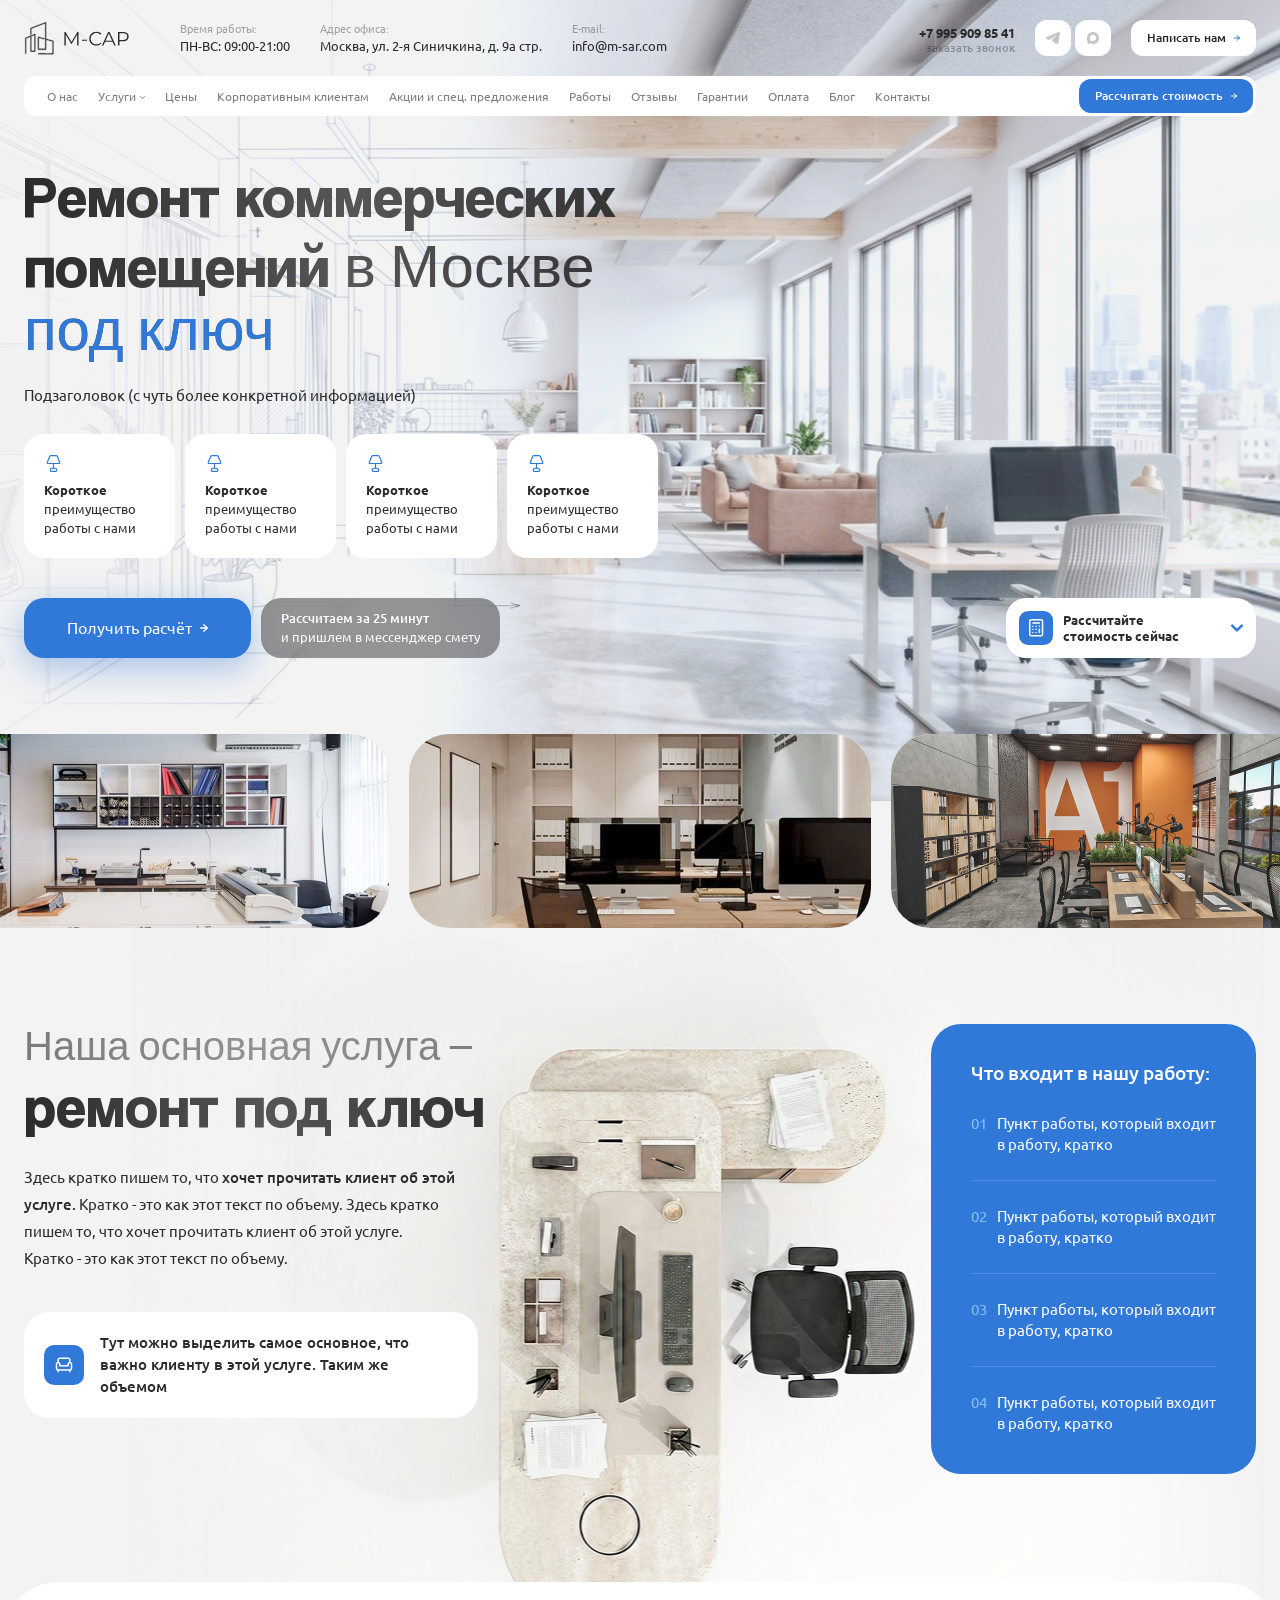
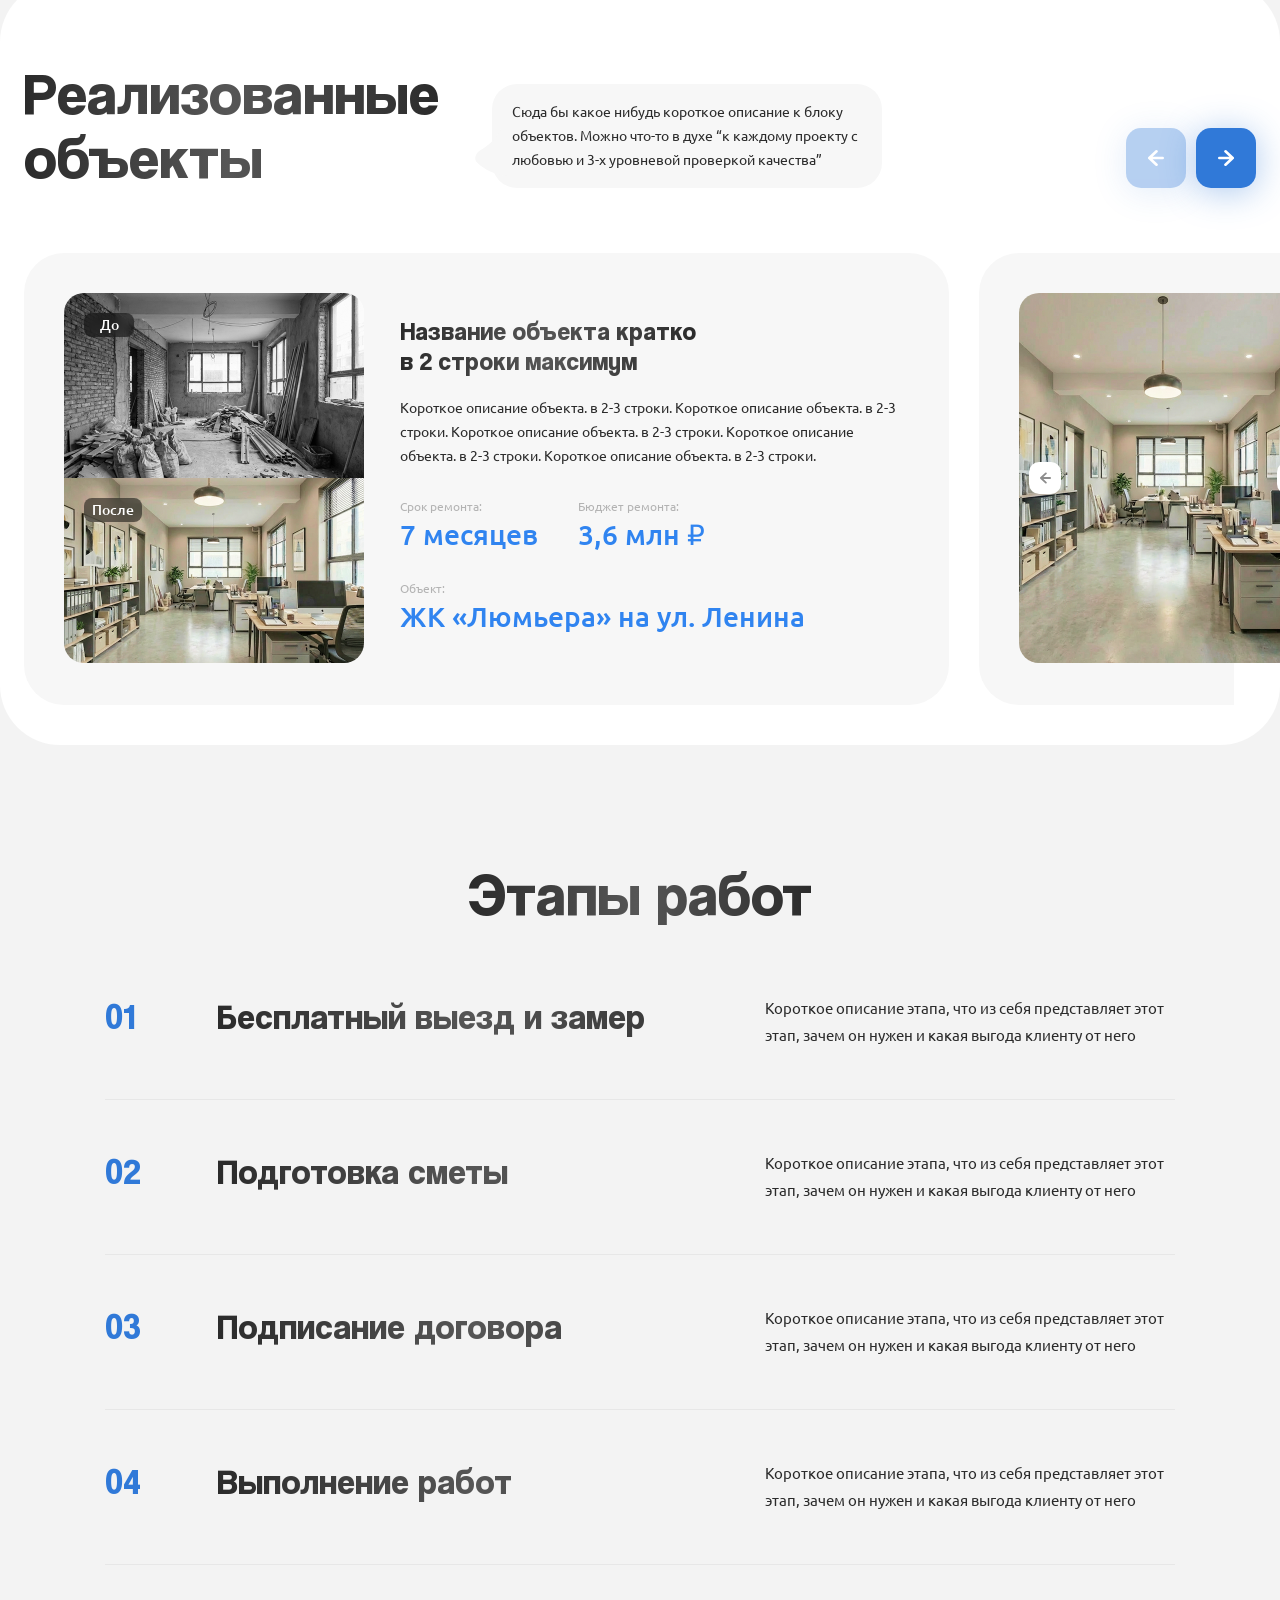
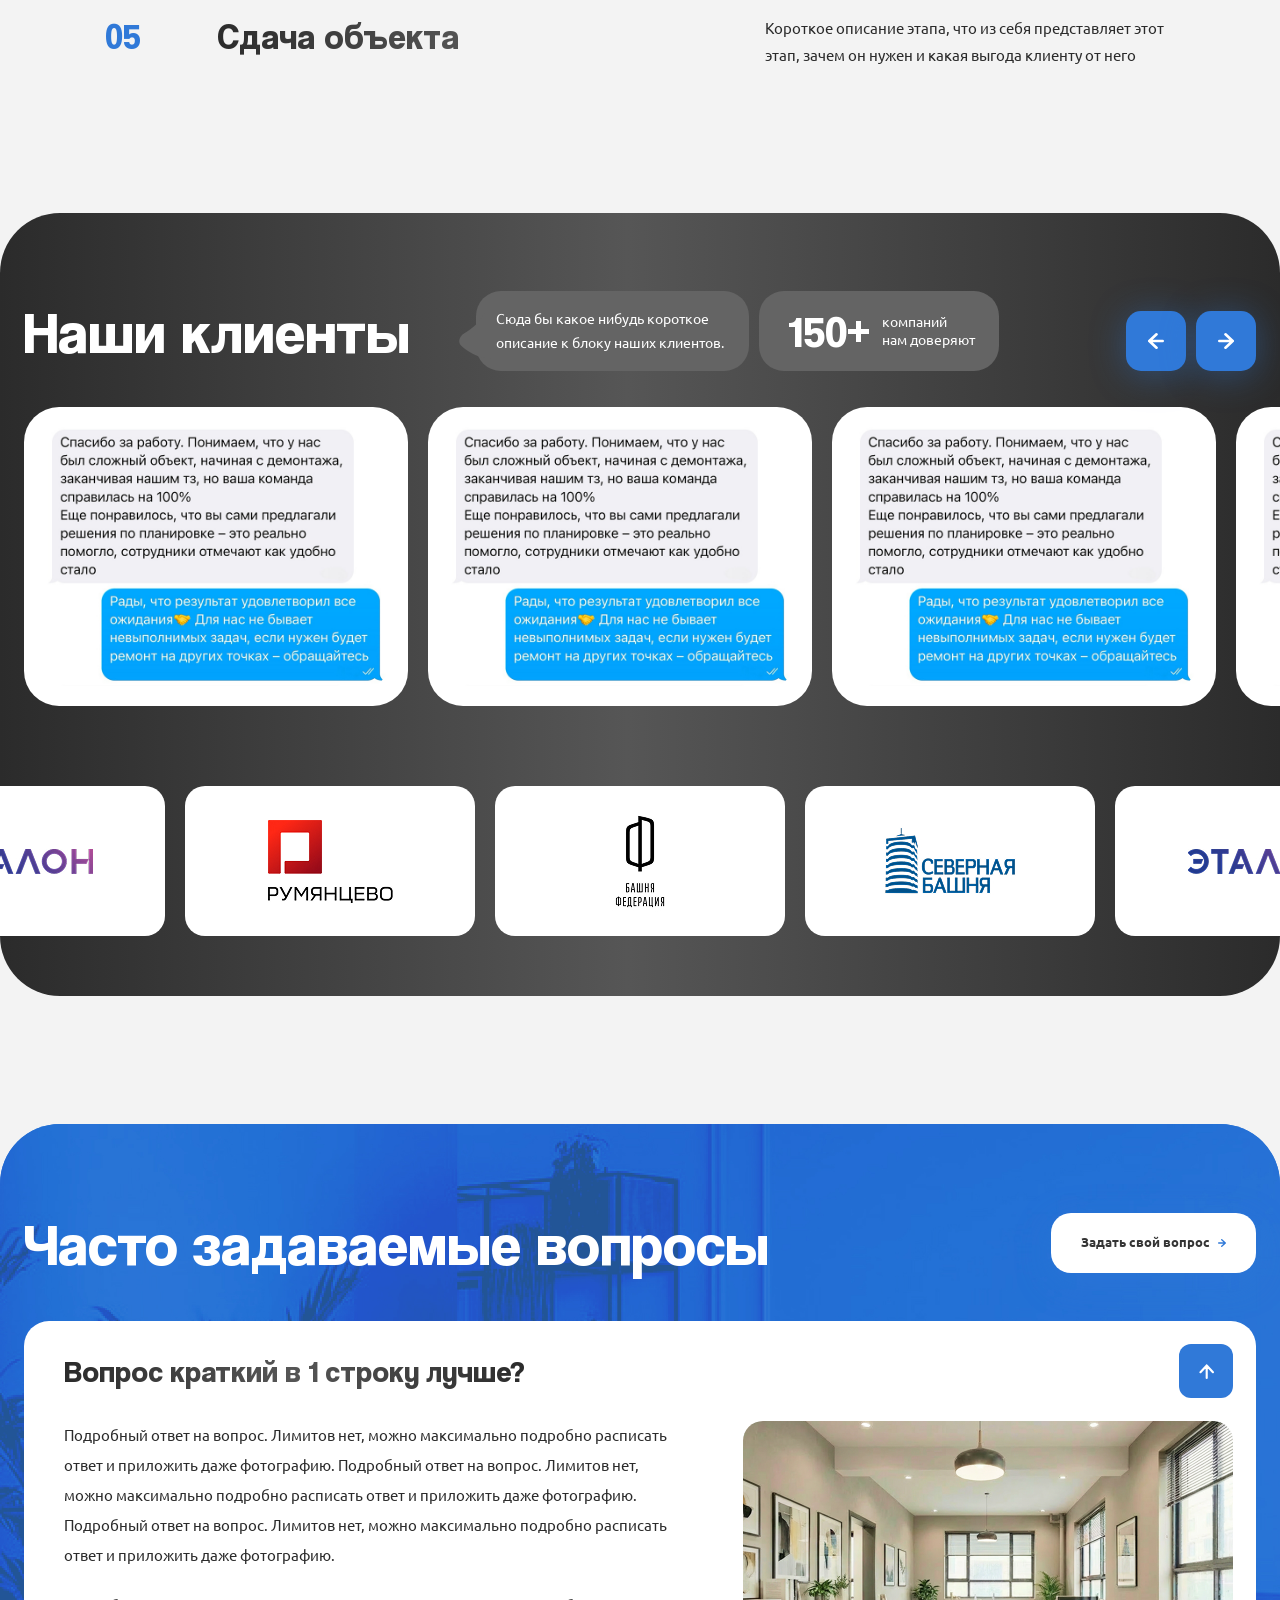
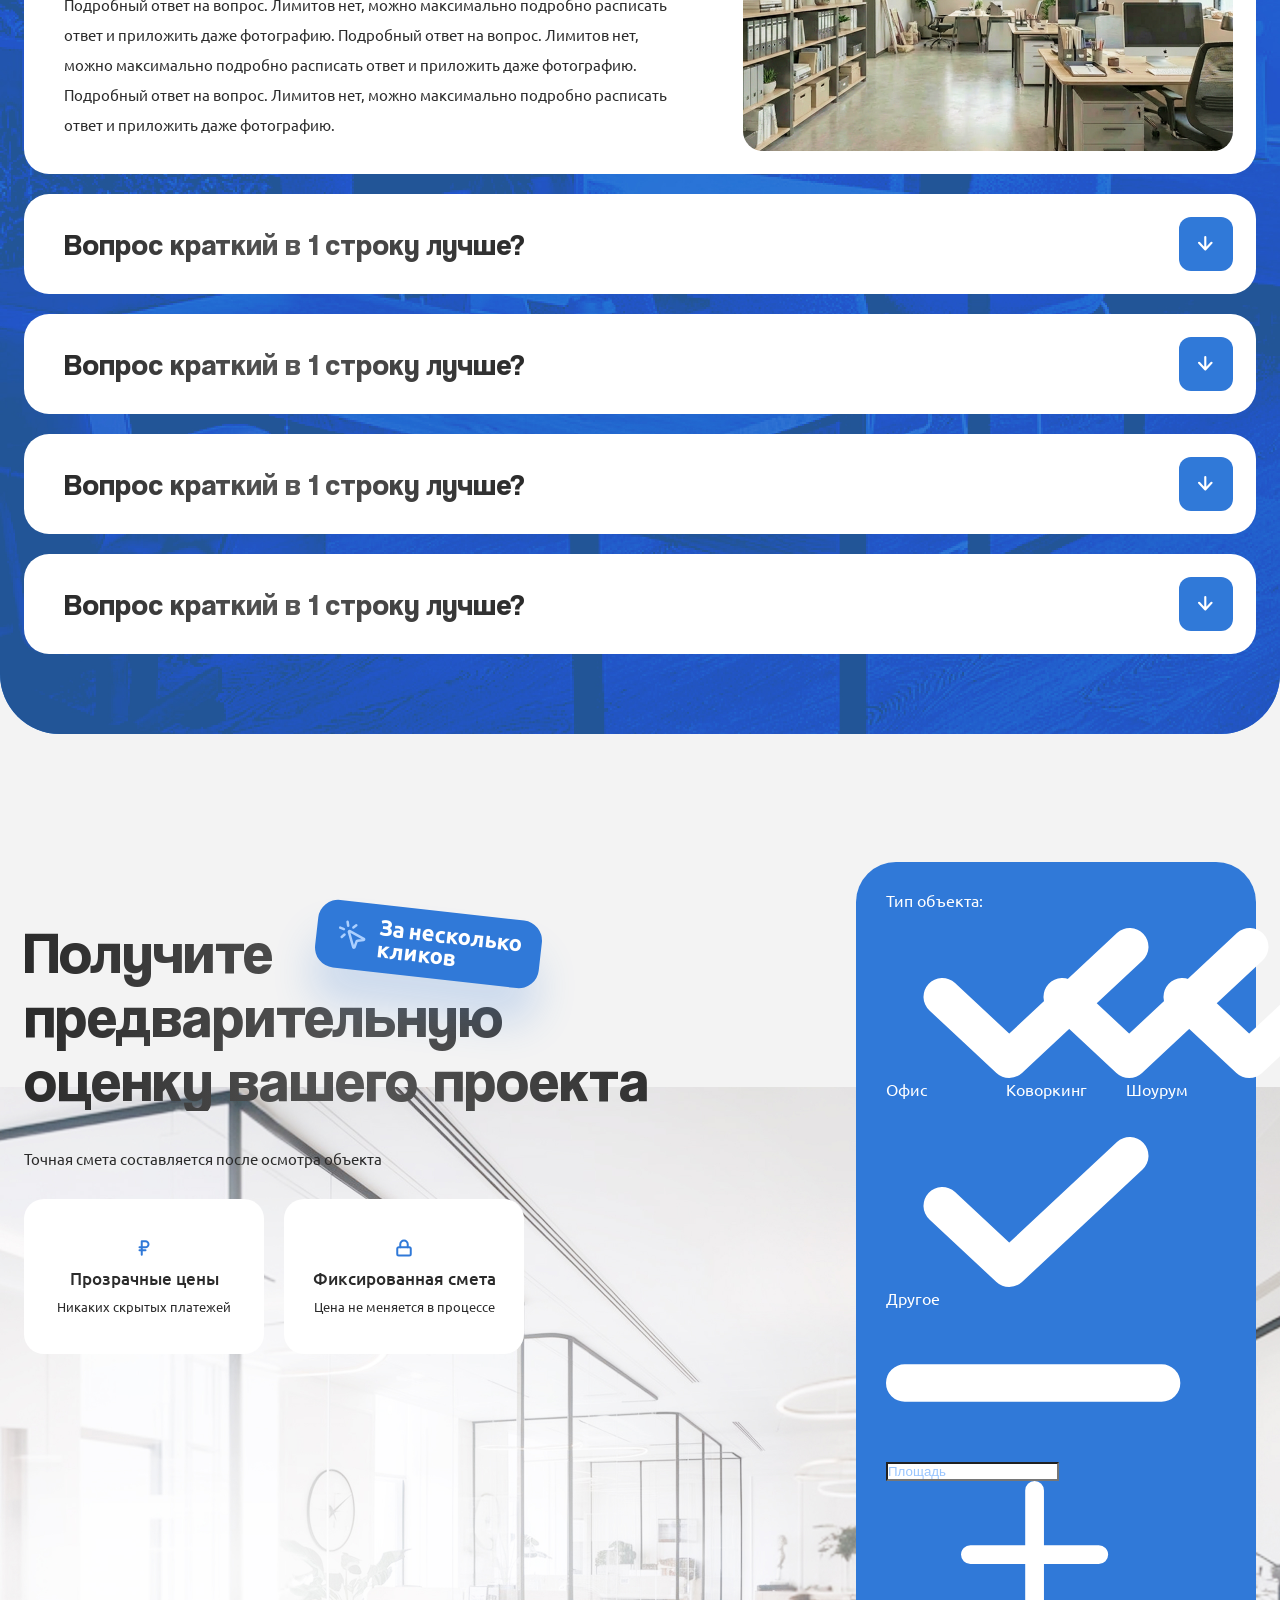
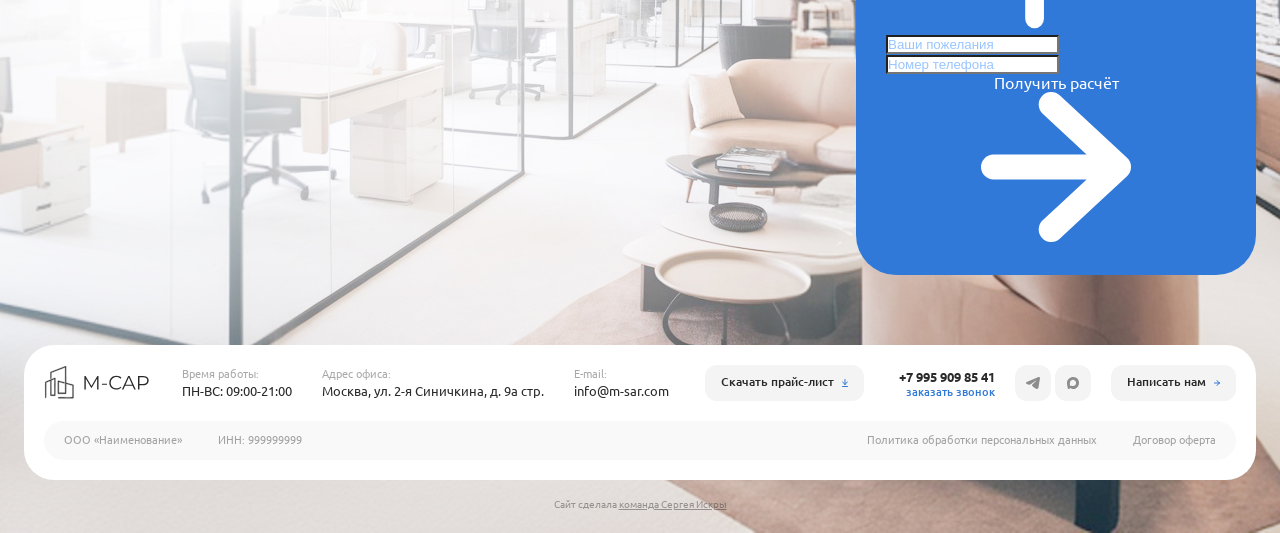
==== commit 78d19c12: "Update" ====
--- a/index.html
+++ b/index.html
@@ -426,92 +426,278 @@
 								<span><b>Рассчитаем за 25 минут</b><br> и пришлем в мессенджер смету</span>
 							</div>
 						</div>
+
+						<div class="short_quiz">
+							<div class="head">
+								<div class="icon">
+									<svg><use xlink:href="images/sprite.svg#ic_calc"></use></svg>
+								</div>
+
+								<span>Рассчитайте<br> стоимость сейчас</span>
+
+								<svg class="arr"><use xlink:href="images/sprite.svg#ic_arr_ver"></use></svg>
+							</div>
+
+							<form class="form data" action="/">
+								<div class="step step1" style="display: block;">
+									<div class="question">Где планируется ремонт?</div>
+
+									<div class="options">
+										<div class="modal_cont">
+											<button type="button" class="mini_modal_btn" data-modal-id="#step1_mini_modal">
+												<span>
+													<span class="name">Новостройка</span>
+												</span>
+
+												<svg class="icon"><use xlink:href="images/sprite.svg#ic_arr_ver"></use></svg>
+											</button>
+
+											<div class="mini_modal" id="step1_mini_modal">
+												<div class="scroll">
+													<button type="button" class="btn selected">
+														<span class="name">Новостройка</span>
+													</button>
+
+													<button type="button" class="btn">
+														<span class="name">Офис</span>
+													</button>
+
+													<button type="button" class="btn">
+														<span class="name">Склад</span>
+													</button>
+
+													<button type="button" class="btn">
+														<span class="name">Магазин</span>
+													</button>
+
+													<button type="button" class="btn">
+														<span class="name">Кафе / ресторан</span>
+													</button>
+												</div>
+											</div>
+										</div>
+									</div>
+								</div>
+
+								<div class="step step2">
+									<div class="question">Площадь помещения:</div>
+
+									<div class="area">
+										<div class="field">
+											<button type="button" class="btn minus">
+												<svg class="icon"><use xlink:href="images/sprite.svg#ic_minus"></use></svg>
+											</button>
+
+											<input type="text" value="45 м2" class="input" data-minimum="1" data-maximum="9999" data-step="1" data-unit=" м2">
+
+											<button type="button" class="btn plus">
+												<svg class="icon"><use xlink:href="images/sprite.svg#ic_plus"></use></svg>
+											</button>
+										</div>
+									</div>
+								</div>
+
+								<div class="step step3">
+									<div class="question">Какой ремонт вам нужен?</div>
+
+									<div class="options">
+										<div class="modal_cont">
+											<button type="button" class="mini_modal_btn big" data-modal-id="#step3_mini_modal">
+												<span>
+													<span class="name">Косметический</span>
+
+													<span class="desc">Обновление без перепланировки</span>
+												</span>
+
+												<svg class="icon"><use xlink:href="images/sprite.svg#ic_arr_ver"></use></svg>
+											</button>
+
+											<div class="mini_modal big_pad" id="step3_mini_modal">
+												<div class="scroll">
+													<button type="button" class="btn selected">
+														<span class="name">Косметический</span>
+
+														<span class="desc">Обновление без перепланировки</span>
+													</button>
+
+													<button type="button" class="btn">
+														<span class="name">Косметический</span>
+
+														<span class="desc">С заменой коммуникаций</span>
+													</button>
+
+													<button type="button" class="btn">
+														<span class="name">Под ключ</span>
+
+														<span class="desc">Дизайн + ремонт + комплектация</span>
+													</button>
+												</div>
+											</div>
+										</div>
+									</div>
+								</div>
+
+								<div class="step step4">
+									<div class="question">Какой ремонт вам нужен?</div>
+
+									<div class="options">
+										<div class="modal_cont">
+											<button type="button" class="mini_modal_btn big" data-modal-id="#step4_mini_modal">
+												<span>
+													<span class="name">Новостройка</span>
+
+													<span class="desc">Обновление без перепланировки</span>
+												</span>
+
+												<svg class="icon"><use xlink:href="images/sprite.svg#ic_arr_ver"></use></svg>
+											</button>
+
+											<div class="mini_modal big_pad" id="step4_mini_modal">
+												<div class="scroll">
+													<button type="button" class="btn selected">
+														<span class="name">Новостройка</span>
+
+														<span class="desc">Без отделки</span>
+													</button>
+
+													<button type="button" class="btn">
+														<span class="name">Требуется демонтаж</span>
+													</button>
+
+													<button type="button" class="btn">
+														<span class="name">Уже есть ремонт</span>
+
+														<span class="desc">Нужно обновить</span>
+													</button>
+												</div>
+											</div>
+										</div>
+									</div>
+								</div>
+
+								<div class="step step5">
+									<div class="question">Контактные данные для расчета:</div>
+
+									<div class="line">
+										<div class="field">
+											<input type="text" name="" value="" class="input" placeholder="Ваше имя">
+										</div>
+									</div>
+
+									<div class="line">
+										<div class="field">
+											<input type="text" name="" value="" class="input" placeholder="Телефон / Max / Telegram">
+										</div>
+									</div>
+								</div>
+
+								<button class="next_btn show">
+									<span>Следующий шаг</span>
+
+									<span class="count">
+										<span class="current">1</span> из <span class="total">5</span>
+									</span>
+
+									<svg class="icon"><use xlink:href="images/sprite.svg#ic_arrow_hor"></use></svg>
+								</button>
+
+								<button class="send_btn">
+									<span>Получить расчет</span>
+
+									<span class="count">
+										<span class="current">1</span> из <span class="total">5</span>
+									</span>
+
+									<svg class="icon"><use xlink:href="images/sprite.svg#ic_arrow_hor"></use></svg>
+								</button>
+							</form>
+						</div>
 					</div>
 
 					<picture class="bg">
 						<img src="images/tmp/bg_first_section.jpg" alt="" fetchpriority="high">
 					</picture>
-				</section>
-
-
-				<section class="gallery_carousel">
-					<div class="cont">
-						<div class="swiper">
-							<div class="swiper-wrapper">
-								<div class="swiper-slide">
-									<picture class="thumb">
-										<img src="images/tmp/gallery_carousel_thumb1.jpg" alt="" loading="lazy" class="cover">
-									</picture>
-								</div>
-
-								<div class="swiper-slide">
-									<picture class="thumb">
-										<img src="images/tmp/gallery_carousel_thumb2.jpg" alt="" loading="lazy" class="cover">
-									</picture>
-								</div>
-
-								<div class="swiper-slide">
-									<picture class="thumb">
-										<img src="images/tmp/gallery_carousel_thumb3.jpg" alt="" loading="lazy" class="cover">
-									</picture>
-								</div>
-
-								<div class="swiper-slide">
-									<picture class="thumb">
-										<img src="images/tmp/gallery_carousel_thumb1.jpg" alt="" loading="lazy" class="cover">
-									</picture>
-								</div>
-
-								<div class="swiper-slide">
-									<picture class="thumb">
-										<img src="images/tmp/gallery_carousel_thumb2.jpg" alt="" loading="lazy" class="cover">
-									</picture>
-								</div>
-
-								<div class="swiper-slide">
-									<picture class="thumb">
-										<img src="images/tmp/gallery_carousel_thumb3.jpg" alt="" loading="lazy" class="cover">
-									</picture>
-								</div>
-
-								<div class="swiper-slide">
-									<picture class="thumb">
-										<img src="images/tmp/gallery_carousel_thumb1.jpg" alt="" loading="lazy" class="cover">
-									</picture>
-								</div>
-
-								<div class="swiper-slide">
-									<picture class="thumb">
-										<img src="images/tmp/gallery_carousel_thumb2.jpg" alt="" loading="lazy" class="cover">
-									</picture>
-								</div>
-
-								<div class="swiper-slide">
-									<picture class="thumb">
-										<img src="images/tmp/gallery_carousel_thumb3.jpg" alt="" loading="lazy" class="cover">
-									</picture>
-								</div>
-
-								<div class="swiper-slide">
-									<picture class="thumb">
-										<img src="images/tmp/gallery_carousel_thumb1.jpg" alt="" loading="lazy" class="cover">
-									</picture>
-								</div>
-
-								<div class="swiper-slide">
-									<picture class="thumb">
-										<img src="images/tmp/gallery_carousel_thumb2.jpg" alt="" loading="lazy" class="cover">
-									</picture>
-								</div>
-
-								<div class="swiper-slide">
-									<picture class="thumb">
-										<img src="images/tmp/gallery_carousel_thumb3.jpg" alt="" loading="lazy" class="cover">
-									</picture>
-								</div>
-							</div>
-						</div>
-					</div>
+
+
+					<section class="gallery_carousel">
+						<div class="cont">
+							<div class="swiper">
+								<div class="swiper-wrapper">
+									<div class="swiper-slide">
+										<picture class="thumb">
+											<img src="images/tmp/gallery_carousel_thumb1.jpg" alt="" loading="lazy" class="cover">
+										</picture>
+									</div>
+
+									<div class="swiper-slide">
+										<picture class="thumb">
+											<img src="images/tmp/gallery_carousel_thumb2.jpg" alt="" loading="lazy" class="cover">
+										</picture>
+									</div>
+
+									<div class="swiper-slide">
+										<picture class="thumb">
+											<img src="images/tmp/gallery_carousel_thumb3.jpg" alt="" loading="lazy" class="cover">
+										</picture>
+									</div>
+
+									<div class="swiper-slide">
+										<picture class="thumb">
+											<img src="images/tmp/gallery_carousel_thumb1.jpg" alt="" loading="lazy" class="cover">
+										</picture>
+									</div>
+
+									<div class="swiper-slide">
+										<picture class="thumb">
+											<img src="images/tmp/gallery_carousel_thumb2.jpg" alt="" loading="lazy" class="cover">
+										</picture>
+									</div>
+
+									<div class="swiper-slide">
+										<picture class="thumb">
+											<img src="images/tmp/gallery_carousel_thumb3.jpg" alt="" loading="lazy" class="cover">
+										</picture>
+									</div>
+
+									<div class="swiper-slide">
+										<picture class="thumb">
+											<img src="images/tmp/gallery_carousel_thumb1.jpg" alt="" loading="lazy" class="cover">
+										</picture>
+									</div>
+
+									<div class="swiper-slide">
+										<picture class="thumb">
+											<img src="images/tmp/gallery_carousel_thumb2.jpg" alt="" loading="lazy" class="cover">
+										</picture>
+									</div>
+
+									<div class="swiper-slide">
+										<picture class="thumb">
+											<img src="images/tmp/gallery_carousel_thumb3.jpg" alt="" loading="lazy" class="cover">
+										</picture>
+									</div>
+
+									<div class="swiper-slide">
+										<picture class="thumb">
+											<img src="images/tmp/gallery_carousel_thumb1.jpg" alt="" loading="lazy" class="cover">
+										</picture>
+									</div>
+
+									<div class="swiper-slide">
+										<picture class="thumb">
+											<img src="images/tmp/gallery_carousel_thumb2.jpg" alt="" loading="lazy" class="cover">
+										</picture>
+									</div>
+
+									<div class="swiper-slide">
+										<picture class="thumb">
+											<img src="images/tmp/gallery_carousel_thumb3.jpg" alt="" loading="lazy" class="cover">
+										</picture>
+									</div>
+								</div>
+							</div>
+						</div>
+					</section>
 				</section>
 
 
--- a/css/styles.css
+++ b/css/styles.css
@@ -604,6 +604,42 @@
 
 
 
+/*----------------
+    Mini modal
+----------------*/
+.modal_cont
+{
+    position: relative;
+}
+
+
+.mini_modal
+{
+    position: absolute;
+    top: 100%;
+    left: 0;
+
+    visibility: hidden;
+
+    z-index: 9;
+    transition: .2s linear;
+    pointer-events: none;
+
+    opacity: 0;
+
+
+    &.active
+    {
+        visibility: visible;
+
+        pointer-events: auto;
+
+        opacity: 1;
+    }
+}
+
+
+
 /*------------
     Header
 ------------*/
@@ -2547,7 +2583,7 @@
 {
     position: relative;
 
-    margin-bottom: 76px;
+    margin-bottom: 96px;
     padding-top: var(--cont_padding_double);
 
 
@@ -2555,7 +2591,13 @@
     {
         position: relative;
 
-        z-index: 3;
+
+        & > *
+        {
+            position: relative;
+
+            z-index: 3;
+        }
     }
 
 
@@ -2738,6 +2780,446 @@
             b
             {
                 font-weight: 500;
+            }
+        }
+    }
+
+
+    .short_quiz
+    {
+        position: absolute;
+        right: 50%;
+        bottom: 0;
+
+        width: 250px;
+        max-width: 100%;
+        margin-right: calc(var(--content_width) / -2);
+
+        z-index: 3;
+
+        border-radius: var(--border_radius);
+        background: var(--light_color);
+
+
+        .head
+        {
+            display: flex;
+            align-content: center;
+            align-items: center;
+            flex-wrap: wrap;
+            justify-content: flex-start;
+
+            padding: 13px;
+
+            font-size: calc(var(--font_size_s) - 1px);
+            font-weight: 600;
+            line-height: calc(100% + 3px);
+
+            cursor: pointer;
+
+            gap: 10px;
+
+
+            &.active
+            {
+                .arr
+                {
+                    transform: rotate(180deg);
+                }
+            }
+
+
+            .icon
+            {
+                display: flex;
+                align-content: center;
+                align-items: center;
+                flex-wrap: wrap;
+                justify-content: center;
+
+                width: 34px;
+
+                color: var(--light_color);
+                border-radius: 9px;
+                background: var(--primary_color);
+
+                aspect-ratio: 1 / 1;
+
+
+                svg
+                {
+                    display: block;
+
+                    width: 15px;
+                    height: 18px;
+                }
+            }
+
+
+            span
+            {
+                width: calc(100% - 66px);
+            }
+
+
+            .arr
+            {
+                display: block;
+
+                width: 12px;
+                height: 8px;
+
+                transition: transform .2s linear;
+
+                color: var(--primary_color);
+            }
+        }
+
+
+        .data
+        {
+            display: none;
+
+            padding: var(--inner_gap);
+
+            color: var(--dark_color);
+            border-top: 1px solid #f3f3f3;
+
+            --form_border_color: #f5f8fd;
+            --form_border_color_focus: var(--primary_color);
+            --form_bg_color: #f5f8fd;
+            --form_placeholder_color: #a6b7d3;
+            --form_border_radius: 10px;
+            --form_input_height: 48px;
+
+
+            .step
+            {
+                display: none;
+
+
+                .question
+                {
+                    margin-bottom: var(--inner_gap_xs);
+
+                    font-size: calc(var(--font_size_s) - 1px);
+                    line-height: calc(100% + 3px);
+                }
+
+
+                .input,
+                textarea
+                {
+                    font-size: calc(var(--font_size_s) - 1px);
+
+                    text-align: left;
+
+                    color: var(--primary_color);
+                }
+
+
+                .options
+                {
+                    .mini_modal_btn
+                    {
+                        position: relative;
+
+                        display: flex;
+                        align-content: center;
+                        align-items: center;
+                        flex-wrap: wrap;
+                        justify-content: space-between;
+
+                        width: 100%;
+                        height: 40px;
+                        padding-inline: 13px;
+
+                        z-index: 10;
+                        text-align: left;
+
+                        border-radius: 10px;
+                        background: rgba(48, 121, 216, .05);
+
+                        gap: var(--inner_gap_xs);
+
+
+                        &.big
+                        {
+                            height: 60px;
+                        }
+
+
+                        &.active
+                        {
+                            background: none;
+                        }
+
+
+                        span
+                        {
+                            display: flex;
+                            flex-direction: column;
+
+                            width: 100%;
+
+                            gap: 5px;
+                        }
+
+
+                        .name
+                        {
+                            width: calc(100% - 12px - var(--inner_gap_xs));
+
+                            font-size: calc(var(--font_size_s) - 1px);
+                            font-weight: 500;
+                            line-height: calc(100% + 3px);
+
+                            color: var(--primary_color);
+                        }
+
+
+                        .desc
+                        {
+                            font-size: calc(var(--font_size_xs) - 1px);
+                            line-height: calc(100% + 5px);
+
+                            color: #9fadc6;
+                        }
+
+
+                        .icon
+                        {
+                            position: absolute;
+                            top: 17px;
+                            right: 13px;
+
+                            display: block;
+
+                            width: 9px;
+                            height: 6px;
+
+                            color: var(--primary_color);
+                        }
+                    }
+
+
+                    .mini_modal
+                    {
+                        top: 0;
+
+                        overflow: hidden;
+
+                        width: 100%;
+                        padding-top: 40px;
+                        padding-right: 5px;
+
+                        border-radius: 10px;
+                        background: var(--light_color);
+                        box-shadow: 0 10px 25px 0 rgba(0, 0, 0, .10);
+
+
+                        &.big_pad
+                        {
+                            padding-top: 60px;
+                        }
+
+
+                        .scroll
+                        {
+                            overflow-x: hidden;
+                            overflow-y: auto;
+
+                            max-height: 172px;
+                            padding-block: 13px;
+                            padding-inline: 13px 5px;
+
+                            border-top: 1px solid #f5f5f5;
+
+                            --custom_scroll_border_radius: 4px;
+                            --custom_scroll_width: 4px;
+                            --custom_scroll_height: 4px;
+                            overscroll-behavior-y: contain;
+                        }
+
+
+                        .btn
+                        {
+                            display: flex;
+                            flex-direction: column;
+
+                            width: 100%;
+                            padding-block: var(--inner_gap_xs);
+                            padding-inline: var(--inner_gap_s);
+
+                            transition: .2s linear;
+                            text-align: left;
+
+                            border-radius: 7px;
+
+                            gap: 5px;
+
+
+                            .name
+                            {
+                                font-size: calc(var(--font_size_s) - 1px);
+                                font-weight: 500;
+                                line-height: calc(100% + 3px);
+
+                                transition: .2s linear;
+
+                                opacity: .4;
+                            }
+
+
+                            .desc
+                            {
+                                font-size: calc(var(--font_size_xs) - 1px);
+                                line-height: calc(100% + 1px);
+
+                                transition: .2s linear;
+
+                                opacity: .3;
+                            }
+
+
+                            &.selected
+                            {
+                                display: none;
+                            }
+
+
+                            &:hover
+                            {
+                                background: rgba(48, 121, 216, .05);
+
+                                .name
+                                {
+                                    opacity: 1;
+                                    color: var(--primary_color);
+                                }
+
+                                .desc
+                                {
+                                    opacity: 1;
+                                    color: #9fadc6;
+                                }
+                            }
+                        }
+                    }
+                }
+
+
+                &.step2
+                {
+                    .area
+                    {
+                        padding-block: 0;
+
+                        --form_border_color: #edf1f8;
+                        --form_border_color_focus: var(--primary_color);
+                        --form_bg_color: none;
+
+
+                        .field
+                        {
+                            gap: 5px;
+                        }
+
+
+                        .btn
+                        {
+                            width: 60px;
+                            height: 40px;
+
+                            transition: background .2s linear;
+
+                            border-radius: 10px;
+                            background: rgba(48, 121, 216, .05);
+
+                            aspect-ratio: auto;
+
+
+                            .icon
+                            {
+                                width: 12px;
+                            }
+
+
+                            &:hover
+                            {
+                                background: rgba(48, 121, 216, .10);
+                            }
+                        }
+
+
+                        .input
+                        {
+                            width: calc(100% - 120px - 10px);
+                            height: 40px;
+
+                            font-size: calc(var(--font_size_s) - 1px);
+                            font-weight: 500;
+
+                            color: var(--dark_color);
+                            border-width: 1px;
+                        }
+                    }
+                }
+            }
+
+
+            .next_btn,
+            .send_btn
+            {
+                display: none;
+                align-content: center;
+                align-items: center;
+                flex-wrap: wrap;
+                justify-content: space-between;
+
+                width: 100%;
+                height: 50px;
+                margin-top: var(--inner_gap);
+                padding-inline: var(--inner_gap);
+
+                font-size: calc(var(--font_size_s) - 1px);
+                font-weight: 500;
+
+                color: var(--light_color);
+                border-radius: var(--border_radius);
+                background: var(--primary_color);
+                box-shadow: 0 10px 35px 0 rgba(48, 121, 216, .40);
+
+
+                &.show
+                {
+                    display: flex;
+                }
+
+
+                .count
+                {
+                    font-size: calc(var(--font_size_xs) - 1px);
+                    font-weight: 700;
+
+                    color: #77b2ff;
+                }
+
+
+                .icon
+                {
+                    display: block;
+
+                    width: 8px;
+
+                    aspect-ratio: 1 / 1;
+                }
+            }
+
+
+            .send_btn
+            {
+                display: none;
             }
         }
     }
@@ -2780,9 +3262,9 @@
 {
     position: relative;
 
-    margin-bottom: 96px;
-
-    z-index: 3;
+    margin-top: 76px;
+
+    z-index: 2;
 
 
     .swiper
--- a/css/response_1439.css
+++ b/css/response_1439.css
@@ -47,6 +47,14 @@
     -------------------*/
     .first_section
     {
+        .short_quiz
+        {
+            right: var(--cont_padding);
+
+            margin-right: 0;
+        }
+
+
         .bg
         {
             right: 50%;
--- a/css/response_1279.css
+++ b/css/response_1279.css
@@ -93,6 +93,9 @@
     -------------------*/
     .first_section
     {
+        margin-bottom: var(--outside_gap);
+
+
         .title
         {
             width: 552px;
@@ -114,9 +117,6 @@
     ----------------------*/
     .gallery_carousel
     {
-        margin-bottom: var(--outside_gap);
-
-
         .swiper
         {
             .swiper-slide
--- a/css/response_1023.css
+++ b/css/response_1023.css
@@ -136,6 +136,12 @@
     -------------------*/
     .first_section
     {
+        .cont
+        {
+            position: static;
+        }
+
+
         .title,
         .sub_title,
         .short_advantages
@@ -144,10 +150,70 @@
         }
 
 
+        .short_quiz
+        {
+            top: auto;
+            right: 0;
+            bottom: 192px;
+            left: 0;
+
+            margin-inline: auto;
+        }
+
+
         .bg
         {
-            display: none;
-        }
+            top: auto;
+            bottom: 0;
+
+
+            &:before
+            {
+                position: absolute;
+                top: 0;
+                left: 0;
+
+                display: block;
+
+                width: 100%;
+                height: 246px;
+
+                content: '';
+                z-index: 1;
+                pointer-events: none;
+
+                background: linear-gradient(180deg, #f3f3f3 0%, rgba(243, 243, 243, .83) 34.02%, rgba(243, 243, 243, .00) 100%);
+            }
+
+
+            &:after
+            {
+                position: absolute;
+                bottom: 0;
+                left: 0;
+
+                display: block;
+
+                width: 100%;
+                height: 132px;
+
+                content: '';
+                z-index: 1;
+                pointer-events: none;
+
+                background: linear-gradient(0deg, #f3f3f3 0%, rgba(243, 243, 243, .83) 34.02%, rgba(243, 243, 243, .00) 100%);
+            }
+        }
+    }
+
+
+
+    /*----------------------
+        Gallery carousel
+    ----------------------*/
+    .gallery_carousel
+    {
+        margin-top: 380px;
     }
 
 
